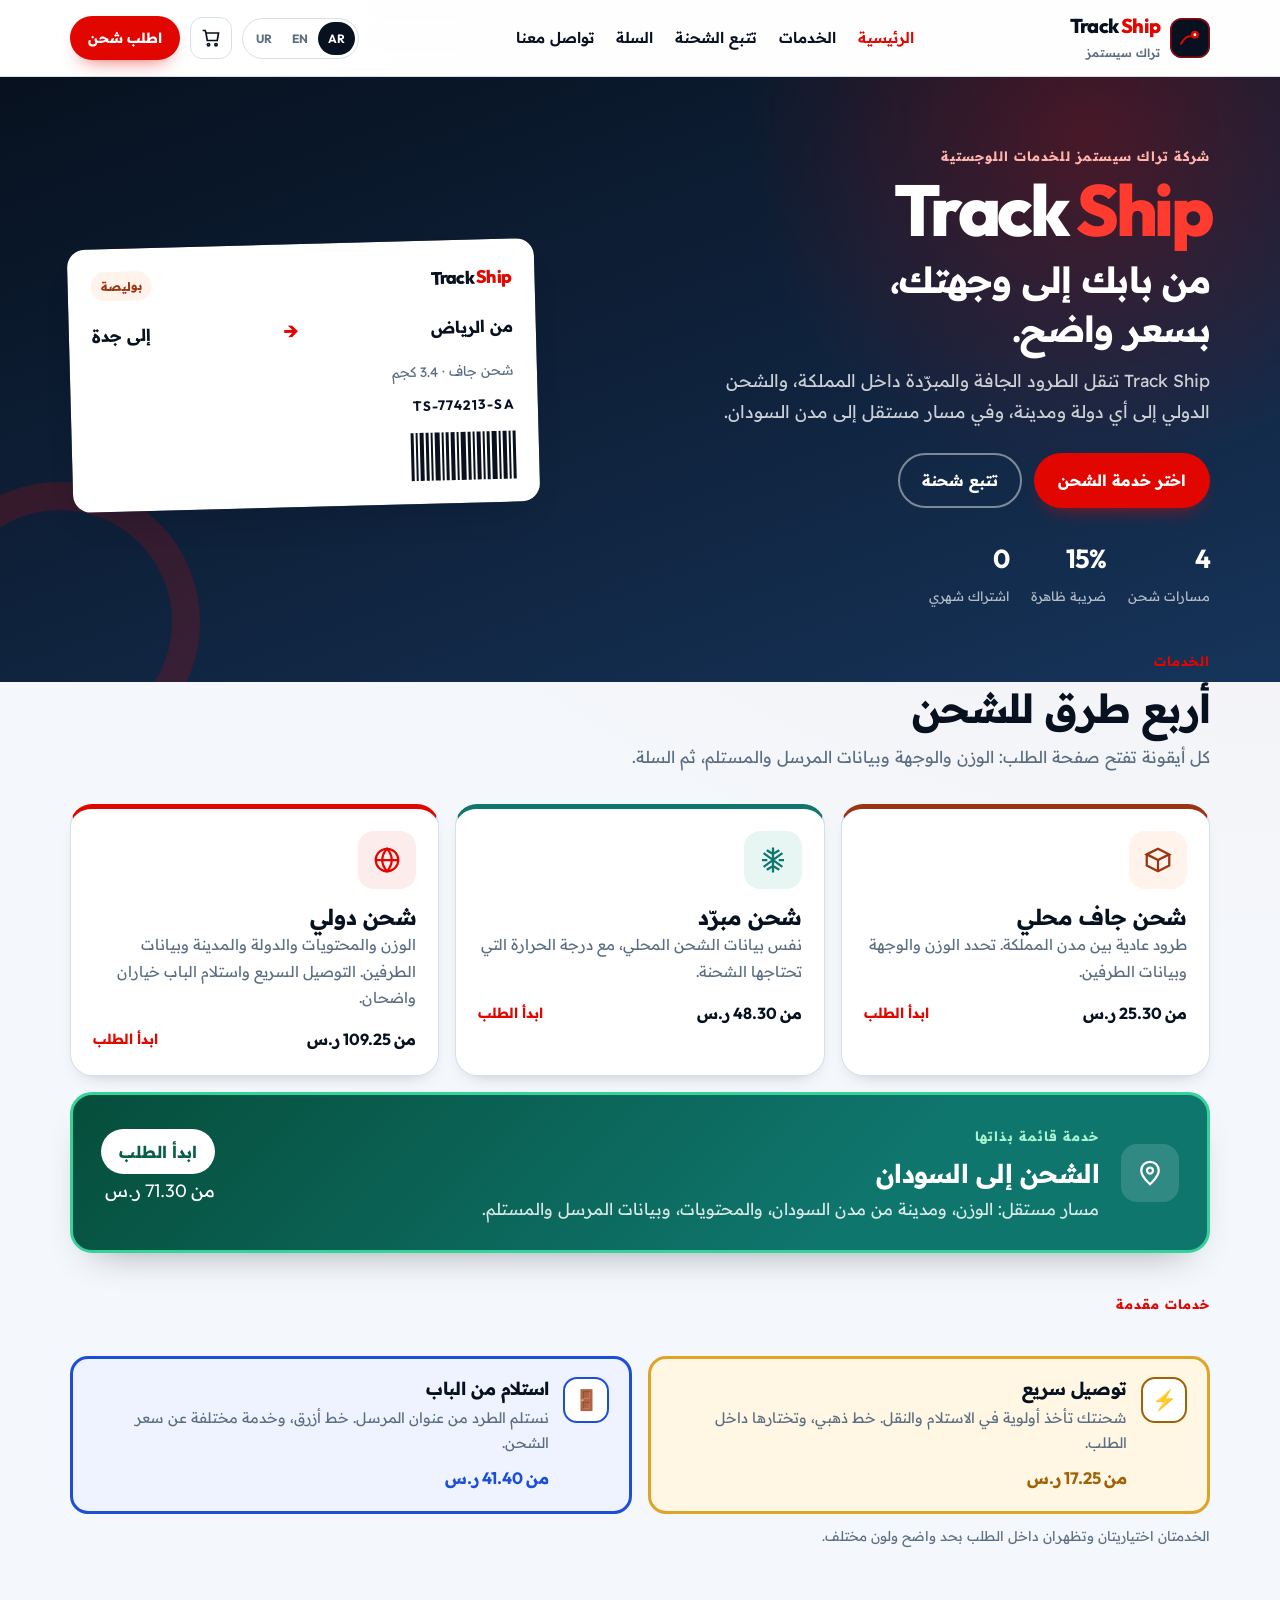
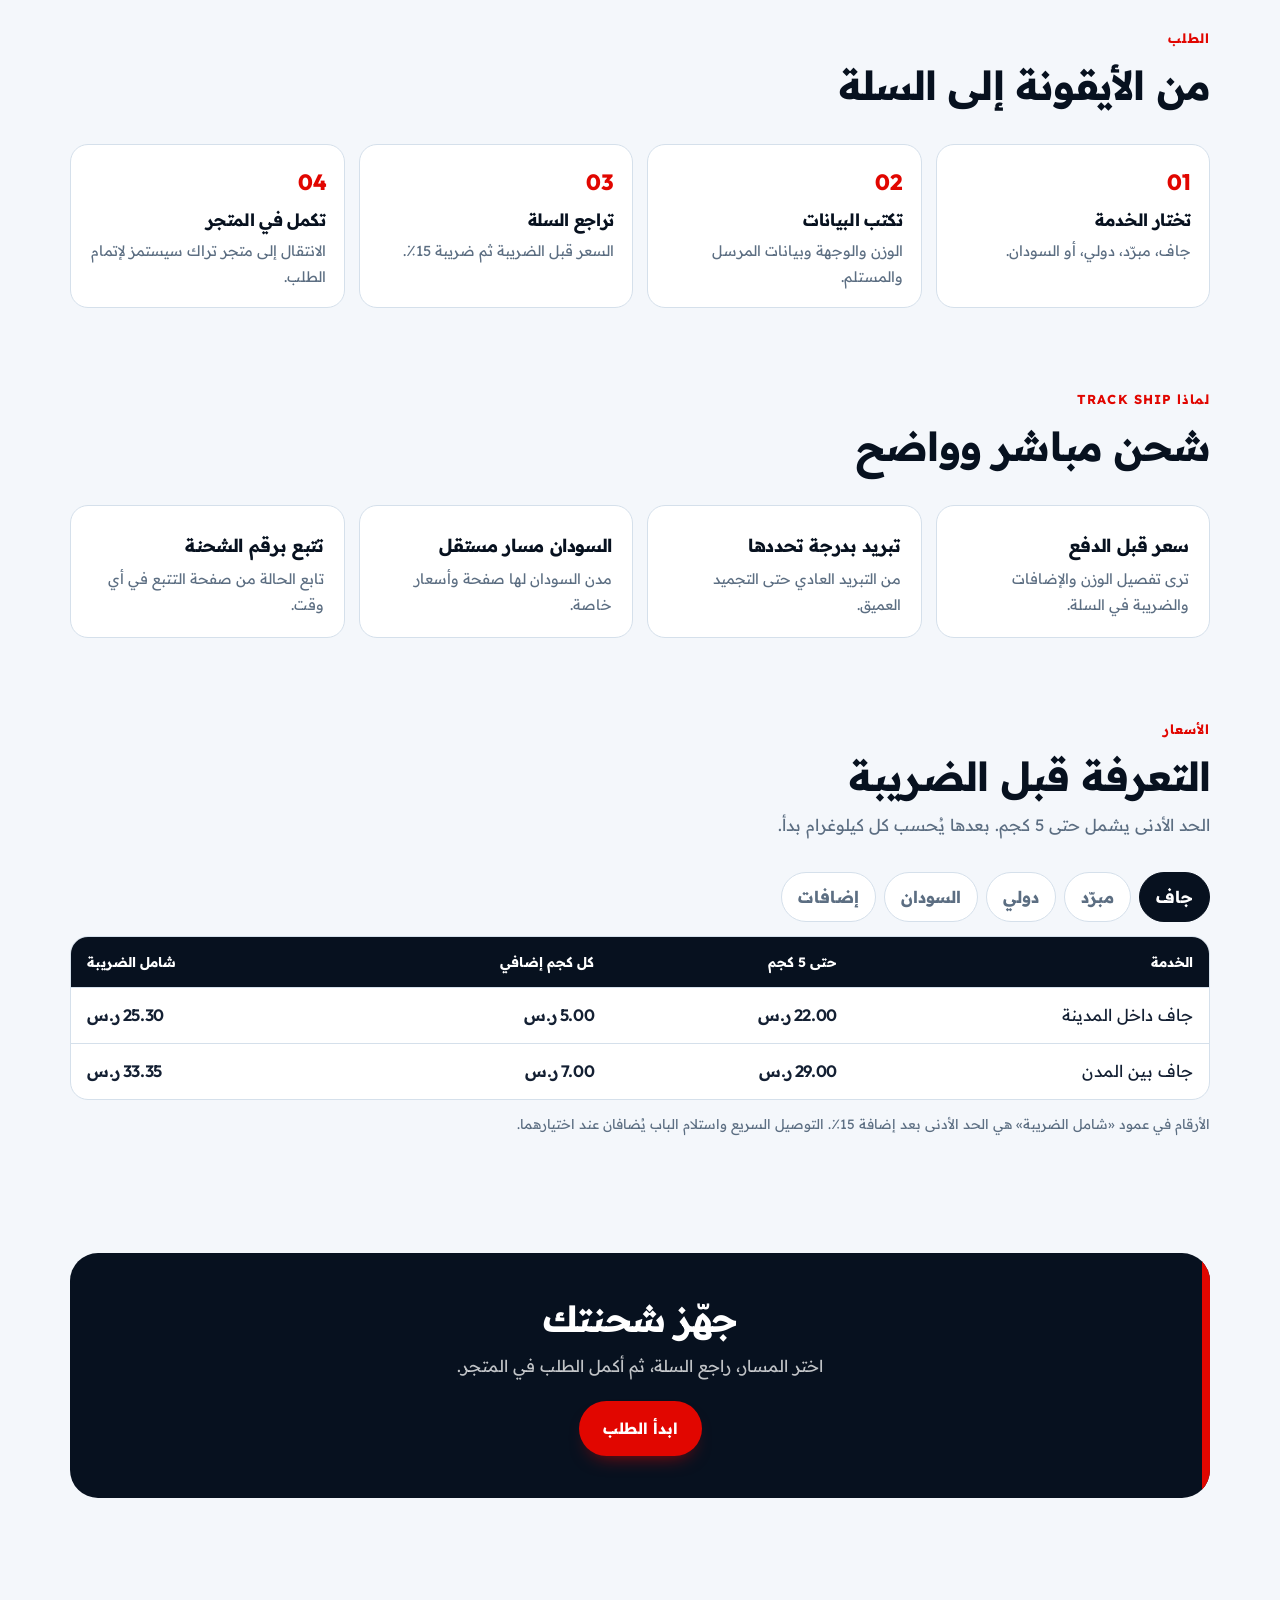
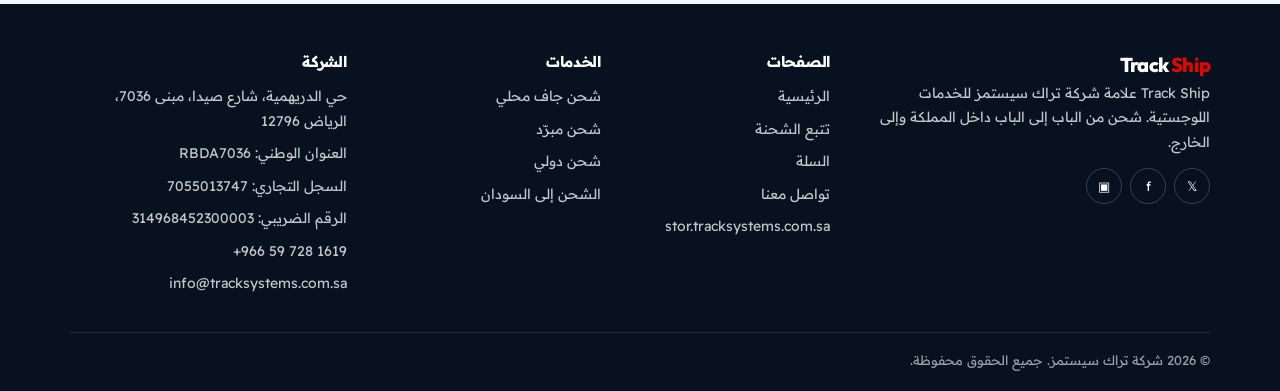
==== index.html @ 5ab50831 "Add files via upload" ====
<!DOCTYPE html>
<html lang="ar" dir="rtl">
<head>
<meta charset="UTF-8">
<meta name="viewport" content="width=device-width, initial-scale=1.0">
<meta name="theme-color" content="#07111F">
<title>Track Ship | تراك سيستمز للشحن</title>
<meta name="description" content="Track Ship من شركة تراك سيستمز: شحن جاف ومبرّد داخل السعودية، شحن دولي، ومسار مستقل إلى السودان.">
<link rel="stylesheet" href="styles.css">
</head>
<body>
<header class="site-header">
  <div class="wrap nav">
    <a href="index.html" class="brand" aria-label="Track Ship">
      <span class="brand-mark" aria-hidden="true"><svg viewBox="0 0 32 32" fill="none"><path d="M5 23c4-7 8-10 12-9" stroke="#E10600" stroke-width="2.4" stroke-linecap="round"/><circle cx="22" cy="12" r="5" fill="#E10600"/><circle cx="22" cy="12" r="1.8" fill="#fff"/></svg></span>
      <span class="brand-text"><span class="brand-en">Track <i>Ship</i></span><span class="brand-sub" data-i18n="brand_sub">تراك سيستمز</span></span>
    </a>
    <nav class="nav-links" id="navLinks">
      <a href="index.html" aria-current="page" data-i18n="nav_home">الرئيسية</a>
      <a href="index.html#services" data-i18n="nav_services">الخدمات</a>
      <a href="tracking.html" data-i18n="nav_track">تتبع الشحنة</a>
      <a href="cart.html" data-i18n="nav_cart">السلة</a>
      <a href="contact.html" data-i18n="nav_contact">تواصل معنا</a>
    </nav>
    <div class="nav-right">
      <div class="lang-switch" role="group" aria-label="Language">
        <button type="button" data-lang="ar">AR</button>
        <button type="button" data-lang="en">EN</button>
        <button type="button" data-lang="ur">UR</button>
      </div>
      <a class="icon-cart" href="cart.html" aria-label="Cart">
        <svg width="20" height="20" viewBox="0 0 24 24" fill="none" stroke="currentColor" stroke-width="2"><path d="M6 6h15l-1.5 9h-12z"/><path d="M6 6L5 3H2"/><circle cx="9" cy="20" r="1.4"/><circle cx="18" cy="20" r="1.4"/></svg>
        <span class="cart-count" data-cart-count hidden>0</span>
      </a>
      <a href="calculator.html" class="btn btn-primary btn-sm" data-i18n="nav_order">اطلب شحن</a>
      <button class="burger" type="button" aria-label="Menu" aria-expanded="false"><span></span><span></span><span></span></button>
    </div>
  </div>
</header>

<main>
  <section class="hero">
    <div class="wrap hero-grid">
      <div>
        <span class="kicker" style="color:#ffb4ae" data-i18n="hero_eyebrow">شركة تراك سيستمز للخدمات اللوجستية</span>
        <p class="wordmark">Track <i>Ship</i></p>
        <h1 data-i18n="hero_h1">من بابك إلى وجهتك، بسعر واضح.</h1>
        <p class="lede" data-i18n="hero_lede">Track Ship تنقل الطرود الجافة والمبرّدة داخل المملكة، والشحن الدولي إلى أي دولة ومدينة، وفي مسار مستقل إلى مدن السودان.</p>
        <div class="hero-actions">
          <a class="btn btn-primary" href="#services" data-i18n="hero_cta1">اختر خدمة الشحن</a>
          <a class="btn btn-ghost" href="tracking.html" data-i18n="hero_cta2">تتبع شحنة</a>
        </div>
        <div class="hero-stats">
          <div><b data-i18n="hero_stat1_n">4</b><span data-i18n="hero_stat1_l">مسارات شحن</span></div>
          <div><b data-i18n="hero_stat2_n">15%</b><span data-i18n="hero_stat2_l">ضريبة ظاهرة</span></div>
          <div><b data-i18n="hero_stat3_n">0</b><span data-i18n="hero_stat3_l">اشتراك شهري</span></div>
        </div>
      </div>
      <div class="waybill">
        <div class="waybill-top">
          <strong class="brand-en" style="font-size:18px">Track <i>Ship</i></strong>
          <span class="pill" data-i18n="waybill_tag">بوليصة</span>
        </div>
        <div class="waybill-route"><span data-i18n="waybill_from">من الرياض</span><em>→</em><span data-i18n="waybill_to">إلى جدة</span></div>
        <div class="waybill-meta" data-i18n="waybill_meta">شحن جاف · 3.4 كجم</div>
        <div class="waybill-no" data-i18n="waybill_no">TS-774213-SA</div>
        <div class="barcode" id="heroBarcode"></div>
      </div>
    </div>
  </section>

  <section class="wrap services" id="services">
    <div class="sec-head">
      <span class="kicker" data-i18n="services_kicker">الخدمات</span>
      <h2 data-i18n="services_h2">أربع طرق للشحن</h2>
      <p data-i18n="services_p">كل أيقونة تفتح صفحة الطلب: الوزن والوجهة وبيانات المرسل والمستلم، ثم السلة.</p>
    </div>
    <div class="svc-grid">
      <a class="svc svc-dry" href="calculator.html?service=dry">
        <span class="svc-icon" aria-hidden="true"><svg viewBox="0 0 24 24" fill="none" stroke="currentColor" stroke-width="1.8"><path d="M3 7.5 12 3l9 4.5-9 4.5L3 7.5Z"/><path d="M3 7.5V16.5L12 21l9-4.5V7.5"/><path d="M12 12v9"/></svg></span>
        <div>
          <h3 data-i18n="svc1_h">شحن جاف محلي</h3>
          <p data-i18n="svc1_p">طرود عادية بين مدن المملكة. تحدد الوزن والوجهة وبيانات الطرفين.</p>
        </div>
        <div class="svc-foot"><b data-from="dry">من 25.30 ر.س</b><span data-i18n="svc_go">ابدأ الطلب</span></div>
      </a>
      <a class="svc svc-cold" href="calculator.html?service=cold">
        <span class="svc-icon" aria-hidden="true"><svg viewBox="0 0 24 24" fill="none" stroke="currentColor" stroke-width="1.8"><path d="M12 2v20M4.5 6.5l15 11M19.5 6.5l-15 11"/><path d="M7 4.2 12 7.2 17 4.2M7 19.8 12 16.8 17 19.8M3.2 12h4.2M16.6 12h4.2"/></svg></span>
        <div>
          <h3 data-i18n="svc2_h">شحن مبرّد</h3>
          <p data-i18n="svc2_p">نفس بيانات الشحن المحلي، مع درجة الحرارة التي تحتاجها الشحنة.</p>
        </div>
        <div class="svc-foot"><b data-from="cold">من 48.30 ر.س</b><span data-i18n="svc_go">ابدأ الطلب</span></div>
      </a>
      <a class="svc svc-intl" href="calculator.html?service=intl">
        <span class="svc-icon" aria-hidden="true"><svg viewBox="0 0 24 24" fill="none" stroke="currentColor" stroke-width="1.8"><circle cx="12" cy="12" r="9"/><path d="M3 12h18M12 3c2.5 2.8 3.8 6 3.8 9s-1.3 6.2-3.8 9c-2.5-2.8-3.8-6-3.8-9s1.3-6.2 3.8-9Z"/></svg></span>
        <div>
          <h3 data-i18n="svc3_h">شحن دولي</h3>
          <p data-i18n="svc3_p">الوزن والمحتويات والدولة والمدينة وبيانات الطرفين. التوصيل السريع واستلام الباب خياران واضحان.</p>
        </div>
        <div class="svc-foot"><b data-from="intl">من 109.25 ر.س</b><span data-i18n="svc_go">ابدأ الطلب</span></div>
      </a>
    </div>

    <a class="sudan-banner" href="calculator.html?service=sudan">
      <span class="svc-icon" aria-hidden="true"><svg viewBox="0 0 24 24" fill="none" stroke="currentColor" stroke-width="1.8"><path d="M12 21s7-6.2 7-11a7 7 0 1 0-14 0c0 4.8 7 11 7 11Z"/><circle cx="12" cy="10" r="2.4"/></svg></span>
      <div>
        <span class="kicker" style="color:#A7F3D0" data-i18n="svc4_note">خدمة قائمة بذاتها</span>
        <h3 data-i18n="svc4_h">الشحن إلى السودان</h3>
        <p data-i18n="svc4_p">مسار مستقل: الوزن، ومدينة من مدن السودان، والمحتويات، وبيانات المرسل والمستلم.</p>
      </div>
      <div>
        <span class="sudan-go" data-i18n="svc_go">ابدأ الطلب</span>
        <span class="sudan-price" data-from="sudan">من 71.30 ر.س</span>
      </div>
    </a>

    <div class="sec-head" style="margin-top:36px">
      <span class="kicker" data-i18n="addon_kicker">خدمات مقدمة</span>
    </div>
    <div class="addon-showcase">
      <a class="addon-tile express" href="calculator.html?service=intl&express=1">
        <span class="mark" aria-hidden="true">⚡</span>
        <span>
          <h3 data-i18n="addon_express_h">توصيل سريع</h3>
          <p data-i18n="addon_express_p">شحنتك تأخذ أولوية في الاستلام والنقل. خط ذهبي، وتختارها داخل الطلب.</p>
          <b data-from="express">من 17.25 ر.س</b>
        </span>
      </a>
      <a class="addon-tile pickup" href="calculator.html?service=intl&pickup=1">
        <span class="mark" aria-hidden="true">🚪</span>
        <span>
          <h3 data-i18n="addon_pickup_h">استلام من الباب</h3>
          <p data-i18n="addon_pickup_p">نستلم الطرد من عنوان المرسل. خط أزرق، وخدمة مختلفة عن سعر الشحن.</p>
          <b data-from="pickup">من 41.40 ر.س</b>
        </span>
      </a>
    </div>
    <p class="addon-note" data-i18n="addon_note">الخدمتان اختياريتان وتظهران داخل الطلب بحد واضح ولون مختلف.</p>
  </section>

  <section class="section">
    <div class="wrap">
      <div class="sec-head">
        <span class="kicker" data-i18n="how_kicker">الطلب</span>
        <h2 data-i18n="how_h2">من الأيقونة إلى السلة</h2>
      </div>
      <div class="steps">
        <article class="step"><i>01</i><h3 data-i18n="how1_h">تختار الخدمة</h3><p data-i18n="how1_p">جاف، مبرّد، دولي، أو السودان.</p></article>
        <article class="step"><i>02</i><h3 data-i18n="how2_h">تكتب البيانات</h3><p data-i18n="how2_p">الوزن والوجهة وبيانات المرسل والمستلم.</p></article>
        <article class="step"><i>03</i><h3 data-i18n="how3_h">تراجع السلة</h3><p data-i18n="how3_p">السعر قبل الضريبة ثم ضريبة 15٪.</p></article>
        <article class="step"><i>04</i><h3 data-i18n="how4_h">تكمل في المتجر</h3><p data-i18n="how4_p">الانتقال إلى متجر تراك سيستمز لإتمام الطلب.</p></article>
      </div>
    </div>
  </section>

  <section class="section" style="padding-top:0">
    <div class="wrap">
      <div class="sec-head">
        <span class="kicker" data-i18n="why_kicker">لماذا Track Ship</span>
        <h2 data-i18n="why_h2">شحن مباشر وواضح</h2>
      </div>
      <div class="why-grid">
        <article class="why"><h3 data-i18n="why1_h">سعر قبل الدفع</h3><p data-i18n="why1_p">ترى تفصيل الوزن والإضافات والضريبة في السلة.</p></article>
        <article class="why"><h3 data-i18n="why2_h">تبريد بدرجة تحددها</h3><p data-i18n="why2_p">من التبريد العادي حتى التجميد العميق.</p></article>
        <article class="why"><h3 data-i18n="why3_h">السودان مسار مستقل</h3><p data-i18n="why3_p">مدن السودان لها صفحة وأسعار خاصة.</p></article>
        <article class="why"><h3 data-i18n="why4_h">تتبع برقم الشحنة</h3><p data-i18n="why4_p">تابع الحالة من صفحة التتبع في أي وقت.</p></article>
      </div>
    </div>
  </section>

  <section class="section" style="padding-top:0">
    <div class="wrap">
      <div class="sec-head">
        <span class="kicker" data-i18n="price_kicker">الأسعار</span>
        <h2 data-i18n="price_h2">التعرفة قبل الضريبة</h2>
        <p data-i18n="price_p">الحد الأدنى يشمل حتى 5 كجم. بعدها يُحسب كل كيلوغرام بدأ.</p>
      </div>
      <div class="tabs" id="rateTabs">
        <button type="button" class="tab-btn active" data-rate-tab="local" data-i18n="tab_local">جاف</button>
        <button type="button" class="tab-btn" data-rate-tab="cold" data-i18n="tab_cold">مبرّد</button>
        <button type="button" class="tab-btn" data-rate-tab="intl" data-i18n="tab_intl">دولي</button>
        <button type="button" class="tab-btn" data-rate-tab="sudan" data-i18n="tab_sudan">السودان</button>
        <button type="button" class="tab-btn" data-rate-tab="extra" data-i18n="tab_extra">إضافات</button>
      </div>
      <div id="rateMount"></div>
      <p class="price-note" data-i18n="price_note">الأرقام في عمود «شامل الضريبة» هي الحد الأدنى بعد إضافة 15٪. التوصيل السريع واستلام الباب يُضافان عند اختيارهما.</p>
    </div>
  </section>

  <section class="wrap section-tight">
    <div class="cta-band">
      <h2 data-i18n="cta_h2">جهّز شحنتك</h2>
      <p data-i18n="cta_p">اختر المسار، راجع السلة، ثم أكمل الطلب في المتجر.</p>
      <a class="btn btn-primary" href="calculator.html" data-i18n="cta_btn">ابدأ الطلب</a>
    </div>
  </section>
</main>

<footer>
  <div class="wrap footer-grid">
    <div class="footer-brand">
      <span class="brand-en">Track <i>Ship</i></span>
      <p data-i18n="foot_about">Track Ship علامة شركة تراك سيستمز للخدمات اللوجستية. شحن من الباب إلى الباب داخل المملكة وإلى الخارج.</p>
      <div class="social-row">
        <a href="https://x.com/tracksystems56" aria-label="X">𝕏</a>
        <a href="https://www.facebook.com/profile.php?id=61594882976986" aria-label="Facebook">f</a>
        <a href="https://stor.tracksystems.com.sa/" aria-label="Store">▣</a>
      </div>
    </div>
    <div>
      <h3 data-i18n="foot_links">الصفحات</h3>
      <ul>
        <li><a href="index.html" data-i18n="nav_home">الرئيسية</a></li>
        <li><a href="tracking.html" data-i18n="nav_track">تتبع الشحنة</a></li>
        <li><a href="cart.html" data-i18n="nav_cart">السلة</a></li>
        <li><a href="contact.html" data-i18n="nav_contact">تواصل معنا</a></li>
        <li><a href="https://stor.tracksystems.com.sa/">stor.tracksystems.com.sa</a></li>
      </ul>
    </div>
    <div>
      <h3 data-i18n="foot_services">الخدمات</h3>
      <ul>
        <li><a href="calculator.html?service=dry" data-i18n="svc1_h">شحن جاف محلي</a></li>
        <li><a href="calculator.html?service=cold" data-i18n="svc2_h">شحن مبرّد</a></li>
        <li><a href="calculator.html?service=intl" data-i18n="svc3_h">شحن دولي</a></li>
        <li><a href="calculator.html?service=sudan" data-i18n="svc4_h">الشحن إلى السودان</a></li>
      </ul>
    </div>
    <div>
      <h3 data-i18n="foot_company">الشركة</h3>
      <ul>
        <li data-i18n="foot_addr">حي الدريهمية، شارع صيدا، مبنى 7036، الرياض 12796</li>
        <li><span data-i18n="foot_short">العنوان الوطني</span>: RBDA7036</li>
        <li><span data-i18n="foot_cr">السجل التجاري</span>: 7055013747</li>
        <li><span data-i18n="foot_vat">الرقم الضريبي</span>: 314968452300003</li>
        <li><a dir="ltr" href="tel:+966597281619">+966 59 728 1619</a></li>
        <li><a href="mailto:info@tracksystems.com.sa">info@tracksystems.com.sa</a></li>
      </ul>
    </div>
  </div>
  <div class="wrap footer-bottom"><span data-i18n="foot_rights">© 2026 شركة تراك سيستمز. جميع الحقوق محفوظة.</span></div>
</footer>
<script src="i18n.js"></script>
<script src="calculator.js"></script>
<script>
  const bars = document.getElementById("heroBarcode");
  [2,1,3,1,4,2,1,3,1,2,4,1,3,2,1,4,1,2,3,1,2].forEach((w) => {
    const bar = document.createElement("i");
    bar.style.width = (w + 1) + "px";
    bars.appendChild(bar);
  });
</script>
</body>
</html>
---- styles.css ----
@import url('https://fonts.googleapis.com/css2?family=Outfit:wght@500;600;700;800&family=Readex+Pro:wght@400;500;600;700&family=Noto+Nastaliq+Urdu:wght@500;600;700&display=swap');

/* Track Ship — شركة تراك سيستمز */
:root{
  --navy:#07111F;
  --navy-2:#10243F;
  --navy-3:#1B3658;
  --ink:#142033;
  --red:#E10600;
  --red-2:#B10500;
  --paper:#F4F7FB;
  --paper-2:#E6EEF6;
  --card:#FFFFFF;
  --muted:#5C6E82;
  --line:#D5E0EB;
  --gold:#A16207;
  --gold-bg:#FFF6E4;
  --gold-line:#E0A325;
  --pick:#1D4ED8;
  --pick-bg:#EEF3FF;
  --ice:#0F766E;
  --ice-bg:#E7F6F3;
  --sand:#9A3412;
  --sand-bg:#FFF3EB;
  --sudan:#065F46;
  --sudan-bg:#E5F6EF;
  --ok:#047857;
  --shadow:0 18px 40px -24px rgba(7,17,31,.45);
  --shadow-sm:0 8px 20px -14px rgba(7,17,31,.4);
  --radius:22px;
  --maxw:1140px;
  --font:"Readex Pro", sans-serif;
  --display:"Outfit", "Readex Pro", sans-serif;
}

*,*::before,*::after{ box-sizing:border-box; }
html{ scroll-behavior:smooth; }
body{
  margin:0;
  background:
    radial-gradient(circle at 100% -10%, rgba(225,6,0,.06), transparent 32%),
    var(--paper);
  color:var(--ink);
  font-family:var(--font);
  font-size:16.5px;
  line-height:1.75;
  -webkit-font-smoothing:antialiased;
}
html[lang="ur"] body{ font-family:"Noto Nastaliq Urdu","Readex Pro",serif; line-height:2; }
img,svg{ display:block; max-width:100%; }
a{ color:inherit; text-decoration:none; }
button,input,select,textarea{ font:inherit; color:inherit; }
button{ cursor:pointer; }
ul{ margin:0; padding:0; list-style:none; }
h1,h2,h3,h4{ margin:0; font-weight:700; letter-spacing:-.02em; line-height:1.35; }
p{ margin:0; }
[hidden]{ display:none !important; }
::selection{ background:#F8C9C6; }
:focus-visible{ outline:3px solid var(--red); outline-offset:2px; }
@media (prefers-reduced-motion:reduce){
  *,*::before,*::after{ animation:none !important; transition:none !important; scroll-behavior:auto !important; }
}

.wrap{ width:min(var(--maxw), calc(100% - 40px)); margin-inline:auto; }
.section{ padding-block:76px; }
.section-tight{ padding-block:42px; }
.kicker{
  display:inline-block;
  color:var(--red);
  font-weight:700;
  font-size:13px;
  letter-spacing:.08em;
  text-transform:uppercase;
  margin-bottom:8px;
}
.sec-head{ max-width:680px; margin-bottom:32px; }
.sec-head.center{ margin-inline:auto; text-align:center; }
.sec-head h2{ font-size:clamp(28px, 3.4vw, 40px); color:var(--navy); margin-bottom:8px; }
.sec-head p{ color:var(--muted); }

.btn{
  display:inline-flex; align-items:center; justify-content:center; gap:8px;
  min-height:48px; padding:12px 22px; border-radius:999px;
  border:2px solid transparent; font-weight:700; font-size:15.5px;
  transition:transform .16s ease, background .16s ease, box-shadow .16s ease;
}
.btn:hover{ transform:translateY(-2px); }
.btn-primary{ background:var(--red); color:#fff; box-shadow:0 10px 20px -12px rgba(225,6,0,.8); }
.btn-primary:hover{ background:var(--red-2); }
.btn-navy{ background:var(--navy); color:#fff; }
.btn-navy:hover{ background:var(--navy-2); }
.btn-ghost{ background:transparent; color:#fff; border-color:rgba(255,255,255,.45); }
.btn-ghost:hover{ background:#fff; color:var(--navy); }
.btn-line{ background:#fff; color:var(--navy); border-color:var(--line); }
.btn-sm{ min-height:42px; padding:8px 16px; font-size:14px; }
.btn-block{ width:100%; }
.btn:disabled{ opacity:.55; cursor:not-allowed; transform:none; }

/* Header */
.site-header{
  position:sticky; top:0; z-index:40;
  background:rgba(255,255,255,.92);
  backdrop-filter:blur(14px);
  border-bottom:1px solid var(--line);
}
.nav{ display:flex; align-items:center; justify-content:space-between; gap:16px; min-height:76px; }
.brand{ display:flex; align-items:center; gap:10px; }
.brand-mark{
  width:40px; height:40px; border-radius:12px; background:var(--navy);
  display:grid; place-items:center; flex:none;
  box-shadow:inset 0 0 0 1.5px rgba(225,6,0,.65);
}
.brand-mark svg{ width:26px; height:26px; }
.brand-en{ font-family:var(--display); font-weight:800; font-size:20px; letter-spacing:-.04em; color:var(--navy); line-height:1; }
.brand-en i{ font-style:normal; color:var(--red); }
.brand-sub{ display:block; font-size:11.5px; color:var(--muted); font-weight:600; margin-top:2px; }
.nav-links{ display:flex; align-items:center; gap:22px; }
.nav-links a{ font-weight:600; font-size:15px; color:var(--navy); position:relative; }
.nav-links a[aria-current="page"]{ color:var(--red); }
.nav-cart{ display:inline-flex; align-items:center; gap:6px; }
.nav-right{ display:flex; align-items:center; gap:10px; }
.lang-switch{ display:flex; padding:3px; border:1px solid var(--line); border-radius:999px; background:#fff; }
.lang-switch button{
  border:0; background:transparent; border-radius:999px;
  padding:6px 10px; font-family:var(--display); font-size:12px; font-weight:700; color:var(--muted);
}
.lang-switch button.active{ background:var(--navy); color:#fff; }
.cart-count{
  min-width:18px; height:18px; padding:0 5px; border-radius:99px;
  background:var(--red); color:#fff; font-family:var(--display);
  font-size:11px; font-weight:700; display:inline-grid; place-items:center;
}
.icon-cart{
  position:relative; width:42px; height:42px; border:1px solid var(--line); border-radius:12px;
  display:grid; place-items:center; background:#fff; color:var(--navy);
}
.icon-cart .cart-count{ position:absolute; top:-6px; inset-inline-end:-6px; }
.burger{ display:none; width:42px; height:42px; border:1px solid var(--line); border-radius:12px; background:#fff; }
.burger span{ display:block; width:18px; height:2px; background:var(--navy); margin:4px auto; border-radius:2px; }

/* Hero */
.hero{
  background:
    radial-gradient(circle at 85% 10%, rgba(225,6,0,.28), transparent 28%),
    linear-gradient(160deg, #07111F 0%, #10243F 58%, #16345A 100%);
  color:#fff;
  padding:64px 0 72px;
  position:relative;
  overflow:hidden;
}
.hero::after{
  content:"";
  position:absolute; inset-inline-end:-80px; bottom:-80px;
  width:280px; height:280px; border:28px solid rgba(225,6,0,.18); border-radius:50%;
}
.hero-grid{ position:relative; z-index:1; display:grid; grid-template-columns:1.15fr .85fr; gap:42px; align-items:center; }
.wordmark{
  font-family:var(--display); font-weight:800; letter-spacing:-.05em;
  font-size:clamp(46px, 6vw, 72px); line-height:.95; margin-bottom:12px;
}
.wordmark i{ font-style:normal; color:#FF3B30; }
.hero h1{ font-size:clamp(26px, 3vw, 36px); max-width:16ch; margin-bottom:12px; }
.lede{ color:rgba(255,255,255,.78); font-size:17.5px; max-width:46ch; }
.hero-actions{ display:flex; flex-wrap:wrap; gap:12px; margin-top:26px; }
.hero-stats{ display:flex; gap:22px; margin-top:28px; flex-wrap:wrap; }
.hero-stats b{ display:block; font-family:var(--display); font-size:26px; letter-spacing:-.04em; }
.hero-stats span{ color:rgba(255,255,255,.68); font-size:13px; }

.waybill{
  background:#fff; color:var(--ink); border-radius:18px; padding:22px;
  box-shadow:var(--shadow); transform:rotate(-1.5deg);
  border:1px solid rgba(255,255,255,.4);
}
.waybill-top{ display:flex; justify-content:space-between; align-items:center; margin-bottom:16px; }
.pill{ font-size:12px; font-weight:700; background:var(--sand-bg); color:var(--sand); border-radius:999px; padding:4px 10px; }
.waybill-route{ display:flex; align-items:center; justify-content:space-between; gap:10px; font-weight:700; color:var(--navy); }
.waybill-route em{ font-style:normal; color:var(--red); font-family:var(--display); font-size:22px; }
.waybill-meta,.waybill-no{ margin-top:12px; color:var(--muted); font-size:13.5px; }
.waybill-no{ font-family:var(--display); letter-spacing:.08em; color:var(--navy); font-weight:700; }
.barcode{ display:flex; align-items:stretch; gap:2px; height:48px; margin-top:14px; }
.barcode i{ display:block; background:var(--navy); }

/* Services */
.services{ margin-top:-36px; position:relative; z-index:2; }
.svc-grid{ display:grid; grid-template-columns:repeat(3, 1fr); gap:16px; }
.svc{
  background:#fff; border:1px solid var(--line); border-radius:var(--radius);
  padding:22px; min-height:250px; display:flex; flex-direction:column; gap:14px;
  box-shadow:var(--shadow-sm); border-top:5px solid var(--sand);
  transition:transform .18s ease, box-shadow .18s ease;
}
.svc:hover{ transform:translateY(-4px); box-shadow:var(--shadow); }
.svc-cold{ border-top-color:var(--ice); }
.svc-intl{ border-top-color:var(--red); }
.svc-icon{
  width:58px; height:58px; border-radius:16px; display:grid; place-items:center;
  background:var(--sand-bg); color:var(--sand);
}
.svc-cold .svc-icon{ background:var(--ice-bg); color:var(--ice); }
.svc-intl .svc-icon{ background:#FDECEC; color:var(--red); }
.svc-icon svg{ width:30px; height:30px; }
.svc h3{ font-size:22px; color:var(--navy); }
.svc p{ color:var(--muted); font-size:15px; flex:1; }
.svc-foot{ display:flex; justify-content:space-between; align-items:center; gap:8px; font-weight:700; }
.svc-foot b{ font-family:var(--display); color:var(--navy); font-size:16px; }
.svc-foot span{ color:var(--red); font-size:14px; }

.sudan-banner{
  margin-top:16px;
  display:grid; grid-template-columns:auto 1fr auto; gap:22px; align-items:center;
  background:linear-gradient(135deg, #064E3B, #0F766E 70%);
  color:#fff; border-radius:var(--radius); padding:26px 28px;
  box-shadow:var(--shadow);
  border:3px solid #34D399;
}
.sudan-banner .svc-icon{ background:rgba(255,255,255,.14); color:#fff; }
.sudan-banner h3{ font-size:26px; }
.sudan-banner p{ color:rgba(255,255,255,.84); margin-top:4px; }
.sudan-go{
  background:#fff; color:var(--sudan); border-radius:999px; padding:12px 18px;
  font-weight:800; white-space:nowrap;
}
.sudan-price{ display:block; margin-top:8px; font-family:var(--display); font-size:18px; }

.addon-showcase{ display:grid; grid-template-columns:1fr 1fr; gap:16px; margin-top:16px; }
.addon-tile{
  border-radius:18px; padding:18px 20px; background:#fff;
  display:flex; gap:14px; align-items:flex-start;
  border:3px solid var(--gold-line); background:var(--gold-bg);
}
.addon-tile.pickup{ border-color:var(--pick); background:var(--pick-bg); }
.addon-tile h3{ font-size:18px; margin-bottom:4px; }
.addon-tile p{ color:var(--muted); font-size:14.5px; }
.addon-tile b{ display:block; margin-top:8px; font-family:var(--display); }
.addon-tile .mark{
  width:46px; height:46px; border-radius:14px; display:grid; place-items:center; flex:none;
  background:#fff; border:2px solid currentColor; font-size:20px;
}
.addon-tile.express{ color:var(--gold); }
.addon-tile.pickup{ color:var(--pick); }
.addon-tile.express h3,.addon-tile.pickup h3{ color:var(--navy); }
.addon-note{ margin-top:10px; color:var(--muted); font-size:13.5px; }

/* Steps, why, rates */
.steps{ display:grid; grid-template-columns:repeat(4, 1fr); gap:14px; }
.step{
  background:#fff; border:1px solid var(--line); border-radius:18px; padding:18px;
}
.step i{
  font-style:normal; font-family:var(--display); font-weight:800; color:var(--red);
  display:block; font-size:22px; margin-bottom:8px;
}
.step h3{ font-size:17px; margin-bottom:6px; color:var(--navy); }
.step p{ color:var(--muted); font-size:14.5px; }
.why-grid{ display:grid; grid-template-columns:repeat(4, 1fr); gap:14px; }
.why{
  background:#fff; border:1px solid var(--line); border-radius:18px; padding:20px;
}
.why h3{ color:var(--navy); font-size:18px; margin:8px 0; }
.why p{ color:var(--muted); font-size:14.5px; }

.tabs{ display:flex; gap:8px; flex-wrap:wrap; margin-bottom:14px; }
.tab-btn{
  border:1px solid var(--line); background:#fff; border-radius:999px;
  padding:10px 16px; font-weight:700; color:var(--muted);
}
.tab-btn.active{ background:var(--navy); color:#fff; border-color:var(--navy); }
.table-wrap{ overflow-x:auto; border:1px solid var(--line); border-radius:18px; background:#fff; }
table{ width:100%; border-collapse:collapse; min-width:640px; }
th,td{ padding:13px 16px; text-align:start; border-bottom:1px solid var(--line); }
th{ background:var(--navy); color:#fff; font-size:13.5px; }
td:last-child, th:last-child{ text-align:end; }
tbody tr:last-child td{ border-bottom:0; }
.num{ font-family:var(--display); font-weight:650; letter-spacing:-.02em; }
.price-note{ margin-top:12px; color:var(--muted); font-size:13.5px; }

.cta-band{
  background:var(--navy); color:#fff; border-radius:28px; padding:42px 28px; text-align:center;
  position:relative; overflow:hidden;
}
.cta-band::before{
  content:""; position:absolute; inset-inline-start:0; top:0; bottom:0; width:8px; background:var(--red);
}
.cta-band h2{ font-size:clamp(26px, 3vw, 36px); margin-bottom:8px; }
.cta-band p{ color:rgba(255,255,255,.75); margin-bottom:20px; }

/* Footer */
footer{ background:var(--navy); color:#fff; padding:48px 0 20px; margin-top:64px; }
.footer-grid{ display:grid; grid-template-columns:1.4fr .8fr .9fr 1.1fr; gap:28px; }
footer h3, footer h4{ font-size:15px; margin-bottom:12px; }
footer p, footer li, footer a{ color:rgba(255,255,255,.76); font-size:14px; }
footer li{ margin-bottom:8px; }
footer a:hover{ color:#fff; }
.footer-brand .brand-en{ color:#fff; }
.footer-bottom{
  margin-top:28px; padding-top:16px; border-top:1px solid rgba(255,255,255,.12);
  display:flex; justify-content:space-between; gap:12px; flex-wrap:wrap;
  color:rgba(255,255,255,.6); font-size:13px;
}
.social-row{ display:flex; gap:8px; margin-top:14px; }
.social-row a{
  width:36px; height:36px; border-radius:50%; display:grid; place-items:center;
  border:1px solid rgba(255,255,255,.2); color:#fff; font-size:13px;
}

/* Pages */
.page-hero{ padding:42px 0 10px; }
.page-hero h1{ font-size:clamp(30px, 4vw, 46px); color:var(--navy); }
.page-hero .lede{ color:var(--muted); margin-top:8px; }

.chooser{ display:grid; grid-template-columns:1fr 1fr; gap:14px; }
.chooser a{
  background:#fff; border:1px solid var(--line); border-radius:18px; padding:20px;
  border-inline-start:6px solid var(--sand);
}
.chooser a.cold{ border-inline-start-color:var(--ice); }
.chooser a.intl{ border-inline-start-color:var(--red); }
.chooser a.sudan{ border-inline-start-color:var(--sudan); grid-column:1 / -1; }
.chooser h3{ color:var(--navy); margin-bottom:4px; }
.chooser p{ color:var(--muted); font-size:14.5px; }

.book-layout{ display:grid; grid-template-columns:1.15fr .85fr; gap:22px; align-items:start; }
.panel{ background:#fff; border:1px solid var(--line); border-radius:var(--radius); padding:22px; }
.panel h2{ font-size:18px; color:var(--navy); margin-bottom:14px; }
.service-banner{
  display:flex; justify-content:space-between; gap:12px; align-items:center;
  border-radius:16px; padding:14px 16px; margin-bottom:18px; color:#fff; background:var(--sand);
}
.service-banner.cold{ background:var(--ice); }
.service-banner.intl{ background:var(--red); }
.service-banner.sudan{ background:var(--sudan); }
.service-banner a{ color:#fff; font-weight:700; text-decoration:underline; font-size:14px; }
.field{ margin-bottom:14px; }
.field label,.lbl{ display:block; font-weight:700; font-size:14px; margin-bottom:6px; color:var(--navy); }
.hint{ color:var(--muted); font-size:12.5px; margin-top:5px; }
.input,select.input,textarea.input{
  width:100%; border:1.5px solid var(--line); background:var(--paper);
  border-radius:12px; padding:12px 14px; outline:none;
}
.input:focus{ border-color:var(--navy-3); background:#fff; }
.field.has-error .input{ border-color:var(--red); background:#FFF6F5; }
.field-error{ color:var(--red-2); font-size:12.5px; font-weight:700; margin-top:5px; }
.row2{ display:grid; grid-template-columns:1fr 1fr; gap:12px; }
.row3{ display:grid; grid-template-columns:1fr 1fr 1fr; gap:12px; }
.block-title{
  margin:20px 0 12px; padding-top:8px; border-top:1px dashed var(--line);
  font-size:16px; color:var(--navy);
}

.addon-card{
  display:grid; grid-template-columns:auto 1fr auto; gap:12px; align-items:center;
  border:3px solid var(--gold-line); background:var(--gold-bg);
  border-radius:16px; padding:14px; margin-bottom:12px; cursor:pointer;
}
.addon-card.pickup{ border-color:#3B6EF5; background:var(--pick-bg); }
.addon-card input{ width:22px; height:22px; accent-color:var(--navy); }
.addon-card b{ display:block; color:var(--navy); }
.addon-card small{ color:var(--muted); display:block; font-size:12.5px; }
.addon-card .fee{ font-family:var(--display); font-weight:750; color:var(--navy); white-space:nowrap; }
.addon-card.express{ box-shadow:inset 6px 0 0 var(--gold-line); }
.addon-card.pickup{ box-shadow:inset 6px 0 0 #3B6EF5; }
html[dir="rtl"] .addon-card.express{ box-shadow:inset -6px 0 0 var(--gold-line); }
html[dir="rtl"] .addon-card.pickup{ box-shadow:inset -6px 0 0 #3B6EF5; }
details.extra{ margin-top:8px; }
details.extra summary{ cursor:pointer; font-weight:700; color:var(--navy); margin-bottom:10px; }

.receipt{
  position:sticky; top:96px;
  background:var(--navy); color:#fff; border-radius:22px; padding:22px;
}
.receipt h2{ color:#fff; font-size:18px; }
.receipt .amount{
  font-family:var(--display); font-weight:800; font-size:40px; letter-spacing:-.04em; margin:8px 0 4px; white-space:nowrap;
}
.receipt .muted{ color:rgba(255,255,255,.68); font-size:13.5px; }
.receipt-lines{ margin:14px 0; border-top:1px solid rgba(255,255,255,.14); }
.receipt-lines div{ display:flex; justify-content:space-between; gap:12px; padding:7px 0; font-size:14px; color:rgba(255,255,255,.8); }
.receipt-lines b{ color:#fff; font-weight:650; font-family:var(--display); }
.receipt-lines .grand{ border-top:1px solid rgba(255,255,255,.2); color:#fff; font-weight:800; }

/* Cart */
.cart-layout{ display:grid; grid-template-columns:1.2fr .8fr; gap:22px; align-items:start; }
.cart-item{
  background:#fff; border:1px solid var(--line); border-radius:18px; padding:16px 16px 16px 18px;
  margin-bottom:12px; border-inline-start:6px solid var(--sand);
}
.cart-item.cold{ border-inline-start-color:var(--ice); }
.cart-item.intl{ border-inline-start-color:var(--red); }
.cart-item.sudan{ border-inline-start-color:var(--sudan); }
.cart-item header{ display:flex; justify-content:space-between; gap:10px; align-items:flex-start; }
.cart-item h3{ font-size:18px; color:var(--navy); }
.cart-item .meta{ color:var(--muted); font-size:13.5px; margin-top:6px; }
.ghost-btn{ border:0; background:transparent; color:var(--red); font-weight:700; padding:0; }
.empty{
  background:#fff; border:1px dashed var(--line); border-radius:20px; padding:36px; text-align:center;
}
.totals{ background:#fff; border:1px solid var(--line); border-radius:22px; padding:20px; position:sticky; top:96px; }
.totals .amount{ font-family:var(--display); font-size:36px; font-weight:800; color:var(--navy); letter-spacing:-.03em; white-space:nowrap; line-height:1.1; margin:4px 0 12px; }
.totals .row{ display:flex; justify-content:space-between; gap:12px; margin:8px 0; color:var(--muted); }
.totals .row strong{ color:var(--ink); white-space:nowrap; }

/* Tracking + contact */
.track-form{
  display:flex; gap:8px; background:#fff; border:1px solid var(--line);
  padding:8px; border-radius:999px; max-width:640px; margin-top:18px;
}
.track-form input{ flex:1; border:0; background:transparent; padding:10px 16px; outline:none; font-family:var(--display); }
.route-map{
  display:flex; align-items:center; gap:12px; background:var(--paper); border-radius:14px; padding:16px; margin-bottom:12px;
}
.route-map .line{ flex:1; height:2px; background:linear-gradient(90deg, var(--red), var(--navy)); }
.t-item{ display:grid; grid-template-columns:32px 1fr; gap:12px; position:relative; padding-bottom:18px; }
.t-dot{
  width:32px; height:32px; border-radius:50%; border:3px solid var(--line); background:#fff;
  display:grid; place-items:center; z-index:1;
}
.t-item.done .t-dot{ background:var(--ok); border-color:var(--ok); color:#fff; }
.t-item.current .t-dot{ background:var(--red); border-color:var(--red); color:#fff; }
.t-item::before{
  content:""; position:absolute; inset-inline-start:15px; top:32px; bottom:0; width:2px; background:var(--line);
}
.t-item:last-child::before{ display:none; }
.t-item.done::before{ background:var(--ok); }
.contact-grid{ display:grid; grid-template-columns:1.1fr .9fr; gap:20px; }
.info-row{ display:flex; gap:10px; margin-top:14px; }
.info-row span{ color:var(--muted); display:block; font-size:14px; }
.faq-item{ border-bottom:1px solid var(--line); }
.faq-q{
  width:100%; text-align:start; background:none; border:0; padding:16px 0;
  display:flex; justify-content:space-between; gap:12px; font-weight:700; color:var(--navy);
}
.faq-a{ max-height:0; overflow:hidden; color:var(--muted); }
.faq-item.open .faq-a{ max-height:28rem; }
.faq-a-in{ padding-bottom:14px; }
.toast{
  position:fixed; bottom:18px; inset-inline-end:18px; background:var(--navy); color:#fff;
  padding:14px 16px; border-radius:14px; box-shadow:var(--shadow); z-index:70;
  transform:translateY(140%); transition:transform .25s ease;
}
.toast.show{ transform:translateY(0); }

@media (max-width:980px){
  .hero-grid,.book-layout,.cart-layout,.contact-grid,.footer-grid,.why-grid{ grid-template-columns:1fr; }
  .svc-grid,.steps{ grid-template-columns:1fr; }
  .addon-showcase{ grid-template-columns:1fr; }
  .sudan-banner{ grid-template-columns:1fr; }
  .receipt,.totals{ position:static; }
  .waybill{ transform:none; }
}
@media (max-width:720px){
  .wrap{ width:min(var(--maxw), calc(100% - 28px)); }
  .burger{ display:inline-block; }
  .nav-links{
    display:none; position:absolute; inset-inline:0; top:76px;
    background:#fff; border-bottom:1px solid var(--line); padding:12px 18px 18px;
    flex-direction:column; align-items:flex-start; gap:14px;
  }
  .nav-links.open{ display:flex; }
  .nav-right .btn{ display:none; }
  .row2,.row3{ grid-template-columns:1fr; }
  .hero{ padding-top:36px; }
  .track-form{ flex-direction:column; border-radius:18px; }
}

@media print{
  .site-header,.hero-actions,.btn,.social-row,.burger{ display:none !important; }
  body{ background:#fff; }
  .receipt,.totals,.cart-item,.panel{ break-inside:avoid; }
}
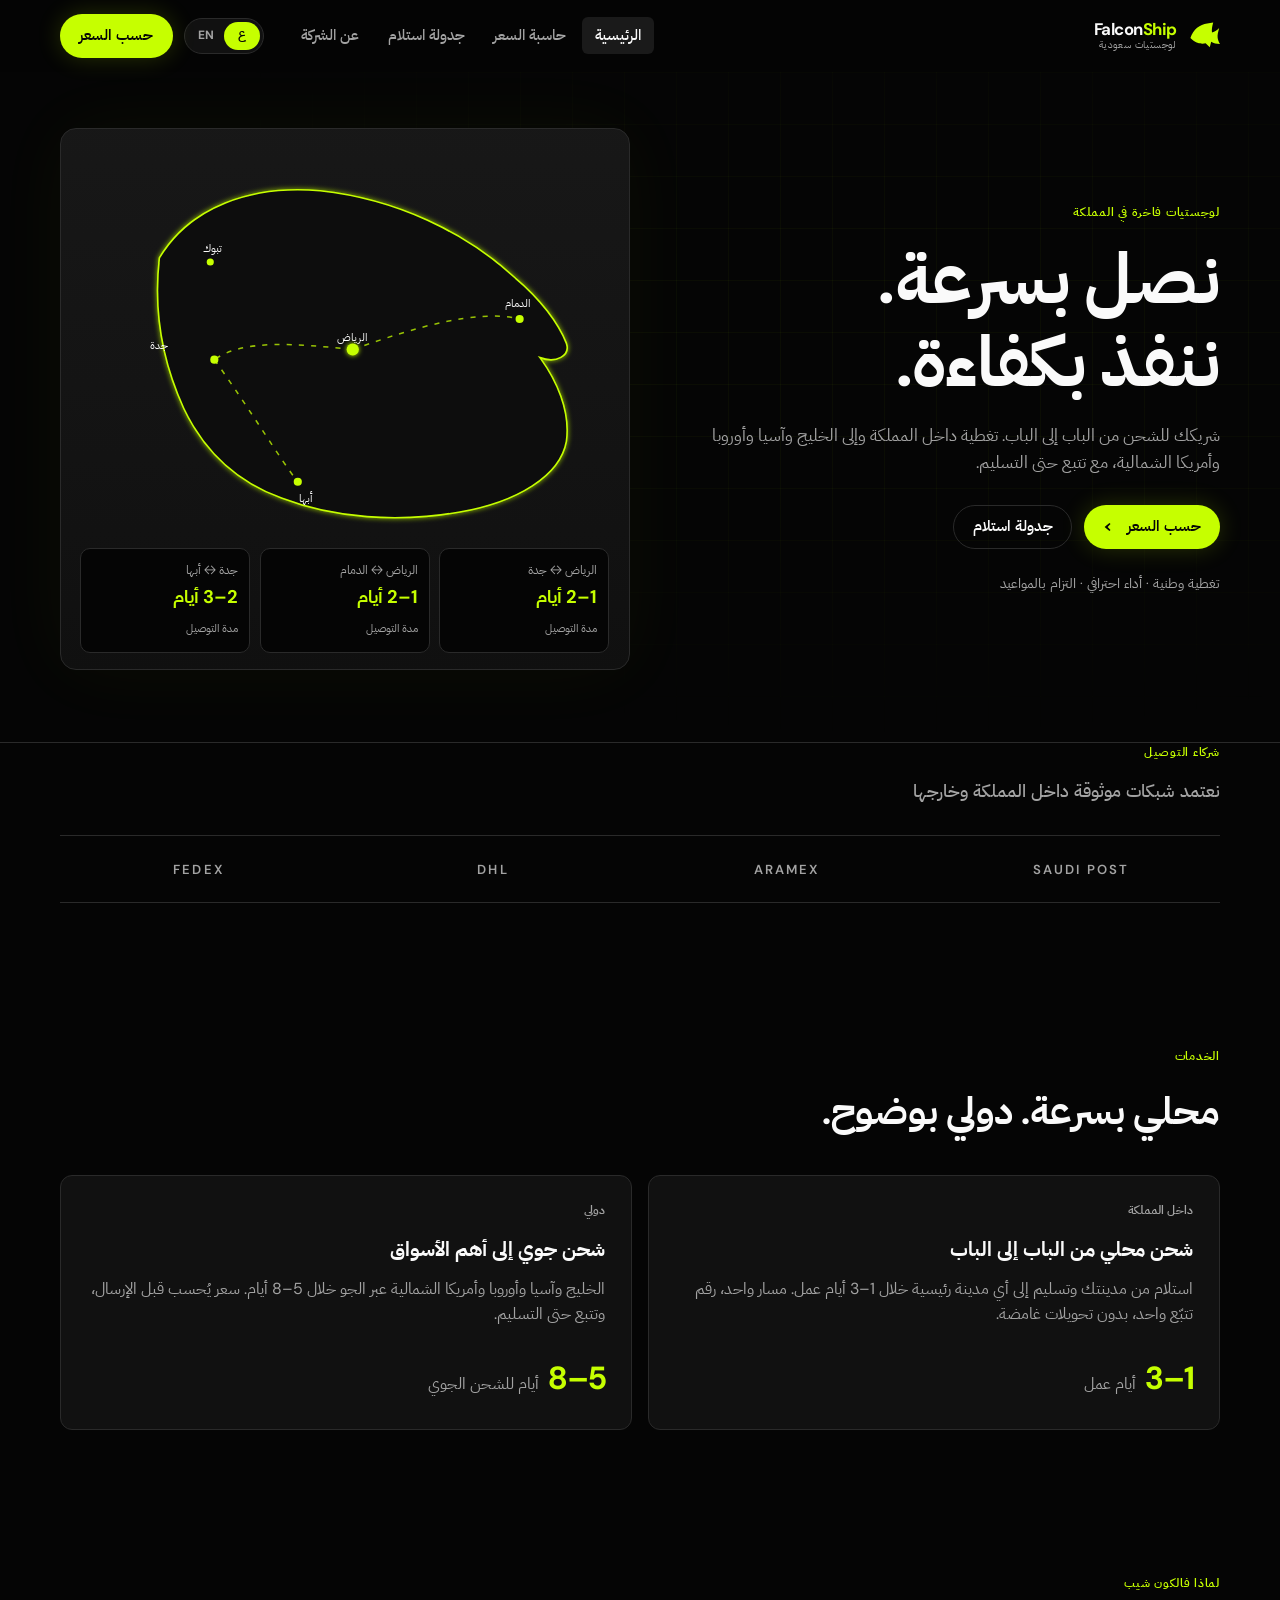
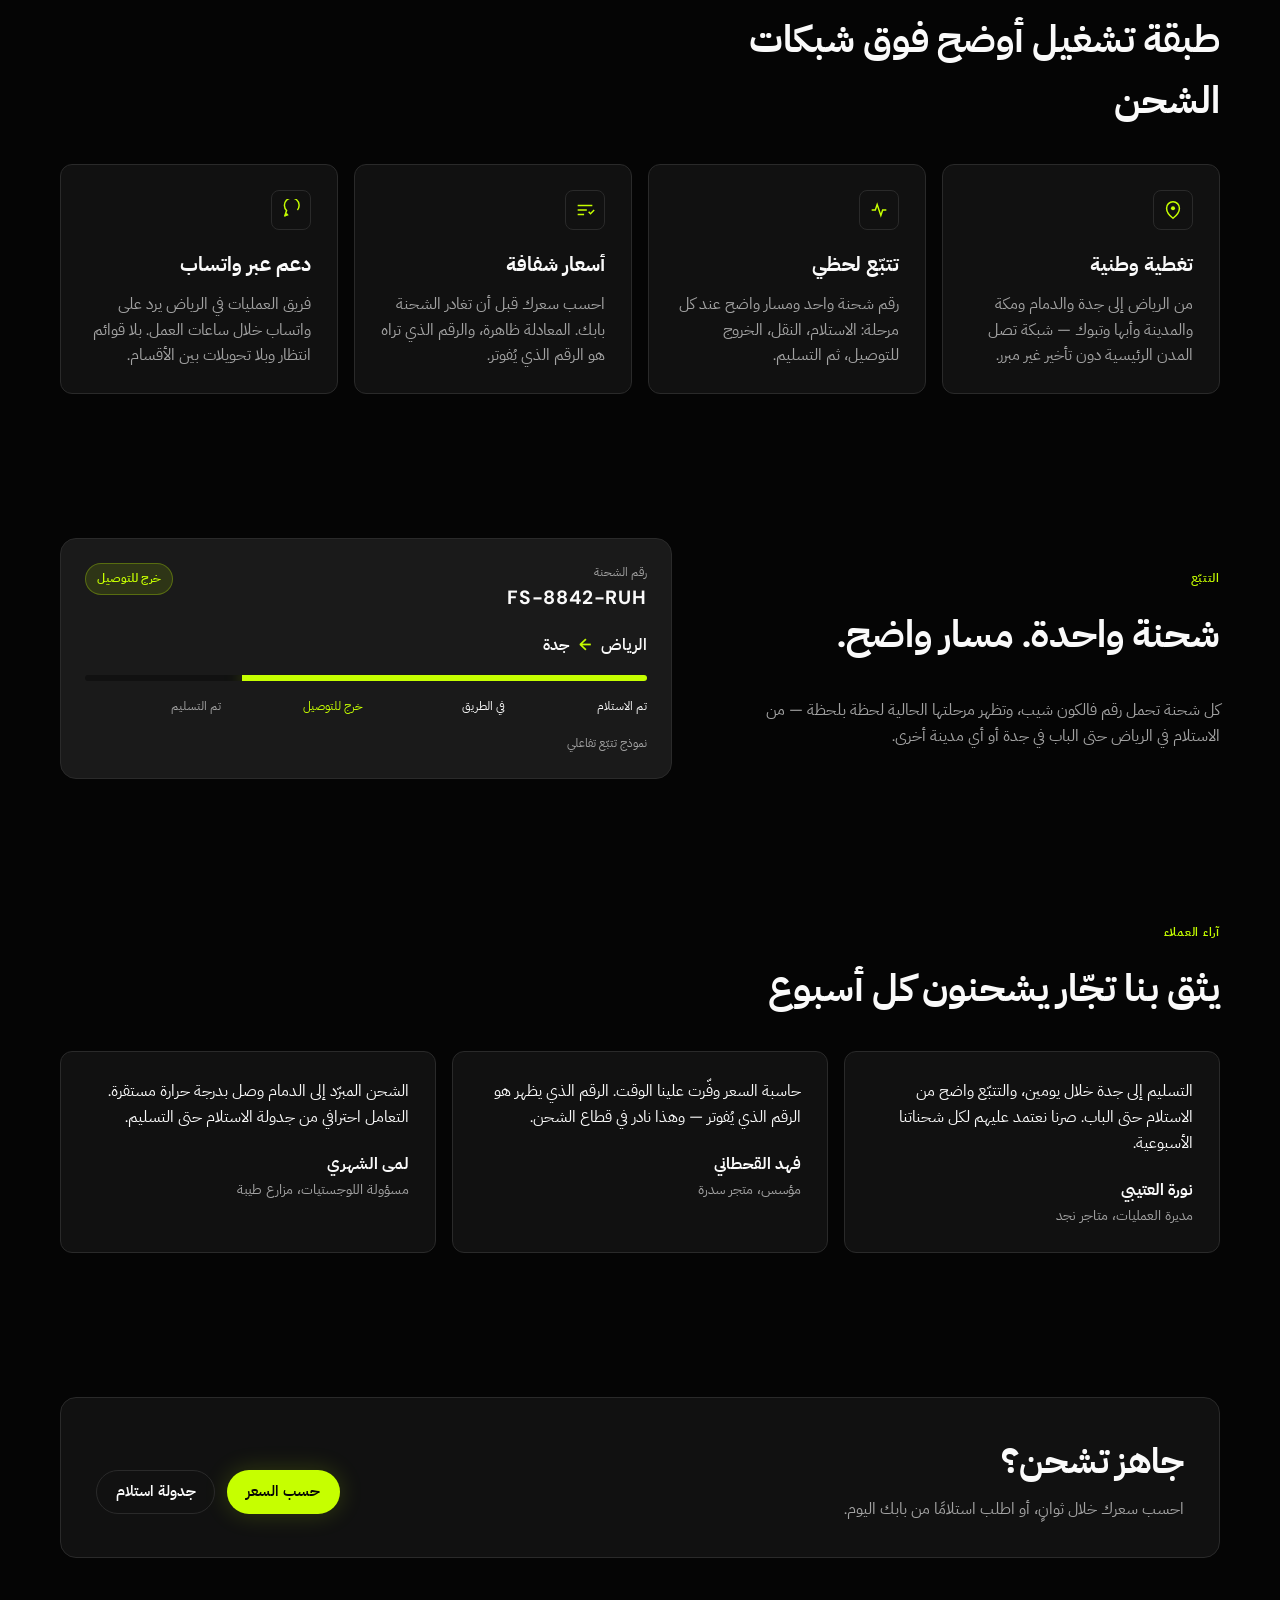
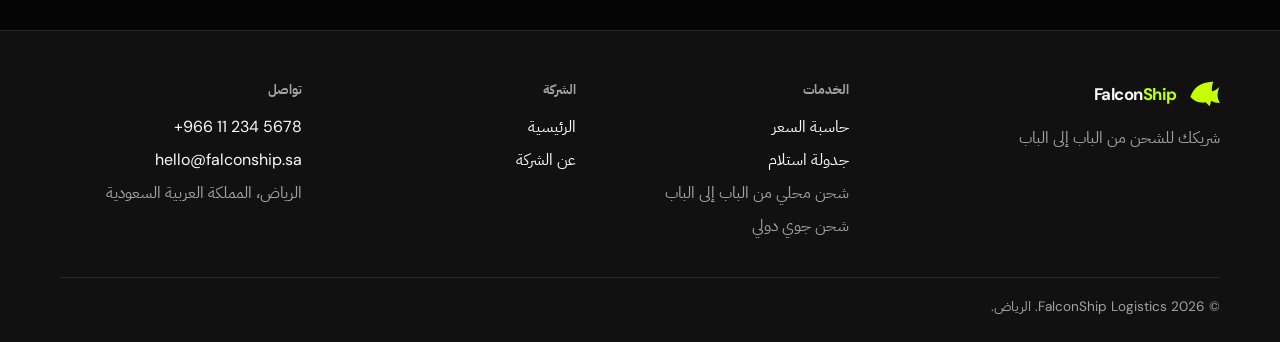
==== commit 3b878be1: "Add files via upload" ====
--- a/index.html
+++ b/index.html
@@ -1,255 +1,538 @@
-<!DOCTYPE html>
-<html lang="ar" dir="rtl">
-<head>
-<meta charset="UTF-8">
-<meta name="viewport" content="width=device-width, initial-scale=1.0">
-<meta name="theme-color" content="#07111F">
-<title>Track Ship | تراك سيستمز للشحن</title>
-<meta name="description" content="Track Ship من شركة تراك سيستمز: شحن جاف ومبرّد داخل السعودية، شحن دولي، ومسار مستقل إلى السودان.">
-<link rel="stylesheet" href="styles.css">
-</head>
-<body>
-<header class="site-header">
-  <div class="wrap nav">
-    <a href="index.html" class="brand" aria-label="Track Ship">
-      <span class="brand-mark" aria-hidden="true"><svg viewBox="0 0 32 32" fill="none"><path d="M5 23c4-7 8-10 12-9" stroke="#E10600" stroke-width="2.4" stroke-linecap="round"/><circle cx="22" cy="12" r="5" fill="#E10600"/><circle cx="22" cy="12" r="1.8" fill="#fff"/></svg></span>
-      <span class="brand-text"><span class="brand-en">Track <i>Ship</i></span><span class="brand-sub" data-i18n="brand_sub">تراك سيستمز</span></span>
-    </a>
-    <nav class="nav-links" id="navLinks">
-      <a href="index.html" aria-current="page" data-i18n="nav_home">الرئيسية</a>
-      <a href="index.html#services" data-i18n="nav_services">الخدمات</a>
-      <a href="tracking.html" data-i18n="nav_track">تتبع الشحنة</a>
-      <a href="cart.html" data-i18n="nav_cart">السلة</a>
-      <a href="contact.html" data-i18n="nav_contact">تواصل معنا</a>
-    </nav>
-    <div class="nav-right">
-      <div class="lang-switch" role="group" aria-label="Language">
-        <button type="button" data-lang="ar">AR</button>
-        <button type="button" data-lang="en">EN</button>
-        <button type="button" data-lang="ur">UR</button>
-      </div>
-      <a class="icon-cart" href="cart.html" aria-label="Cart">
-        <svg width="20" height="20" viewBox="0 0 24 24" fill="none" stroke="currentColor" stroke-width="2"><path d="M6 6h15l-1.5 9h-12z"/><path d="M6 6L5 3H2"/><circle cx="9" cy="20" r="1.4"/><circle cx="18" cy="20" r="1.4"/></svg>
-        <span class="cart-count" data-cart-count hidden>0</span>
-      </a>
-      <a href="calculator.html" class="btn btn-primary btn-sm" data-i18n="nav_order">اطلب شحن</a>
-      <button class="burger" type="button" aria-label="Menu" aria-expanded="false"><span></span><span></span><span></span></button>
-    </div>
-  </div>
-</header>
-
-<main>
-  <section class="hero">
-    <div class="wrap hero-grid">
-      <div>
-        <span class="kicker" style="color:#ffb4ae" data-i18n="hero_eyebrow">شركة تراك سيستمز للخدمات اللوجستية</span>
-        <p class="wordmark">Track <i>Ship</i></p>
-        <h1 data-i18n="hero_h1">من بابك إلى وجهتك، بسعر واضح.</h1>
-        <p class="lede" data-i18n="hero_lede">Track Ship تنقل الطرود الجافة والمبرّدة داخل المملكة، والشحن الدولي إلى أي دولة ومدينة، وفي مسار مستقل إلى مدن السودان.</p>
-        <div class="hero-actions">
-          <a class="btn btn-primary" href="#services" data-i18n="hero_cta1">اختر خدمة الشحن</a>
-          <a class="btn btn-ghost" href="tracking.html" data-i18n="hero_cta2">تتبع شحنة</a>
-        </div>
-        <div class="hero-stats">
-          <div><b data-i18n="hero_stat1_n">4</b><span data-i18n="hero_stat1_l">مسارات شحن</span></div>
-          <div><b data-i18n="hero_stat2_n">15%</b><span data-i18n="hero_stat2_l">ضريبة ظاهرة</span></div>
-          <div><b data-i18n="hero_stat3_n">0</b><span data-i18n="hero_stat3_l">اشتراك شهري</span></div>
-        </div>
-      </div>
-      <div class="waybill">
-        <div class="waybill-top">
-          <strong class="brand-en" style="font-size:18px">Track <i>Ship</i></strong>
-          <span class="pill" data-i18n="waybill_tag">بوليصة</span>
-        </div>
-        <div class="waybill-route"><span data-i18n="waybill_from">من الرياض</span><em>→</em><span data-i18n="waybill_to">إلى جدة</span></div>
-        <div class="waybill-meta" data-i18n="waybill_meta">شحن جاف · 3.4 كجم</div>
-        <div class="waybill-no" data-i18n="waybill_no">TS-774213-SA</div>
-        <div class="barcode" id="heroBarcode"></div>
-      </div>
-    </div>
-  </section>
-
-  <section class="wrap services" id="services">
-    <div class="sec-head">
-      <span class="kicker" data-i18n="services_kicker">الخدمات</span>
-      <h2 data-i18n="services_h2">أربع طرق للشحن</h2>
-      <p data-i18n="services_p">كل أيقونة تفتح صفحة الطلب: الوزن والوجهة وبيانات المرسل والمستلم، ثم السلة.</p>
-    </div>
-    <div class="svc-grid">
-      <a class="svc svc-dry" href="calculator.html?service=dry">
-        <span class="svc-icon" aria-hidden="true"><svg viewBox="0 0 24 24" fill="none" stroke="currentColor" stroke-width="1.8"><path d="M3 7.5 12 3l9 4.5-9 4.5L3 7.5Z"/><path d="M3 7.5V16.5L12 21l9-4.5V7.5"/><path d="M12 12v9"/></svg></span>
-        <div>
-          <h3 data-i18n="svc1_h">شحن جاف محلي</h3>
-          <p data-i18n="svc1_p">طرود عادية بين مدن المملكة. تحدد الوزن والوجهة وبيانات الطرفين.</p>
-        </div>
-        <div class="svc-foot"><b data-from="dry">من 25.30 ر.س</b><span data-i18n="svc_go">ابدأ الطلب</span></div>
-      </a>
-      <a class="svc svc-cold" href="calculator.html?service=cold">
-        <span class="svc-icon" aria-hidden="true"><svg viewBox="0 0 24 24" fill="none" stroke="currentColor" stroke-width="1.8"><path d="M12 2v20M4.5 6.5l15 11M19.5 6.5l-15 11"/><path d="M7 4.2 12 7.2 17 4.2M7 19.8 12 16.8 17 19.8M3.2 12h4.2M16.6 12h4.2"/></svg></span>
-        <div>
-          <h3 data-i18n="svc2_h">شحن مبرّد</h3>
-          <p data-i18n="svc2_p">نفس بيانات الشحن المحلي، مع درجة الحرارة التي تحتاجها الشحنة.</p>
-        </div>
-        <div class="svc-foot"><b data-from="cold">من 48.30 ر.س</b><span data-i18n="svc_go">ابدأ الطلب</span></div>
-      </a>
-      <a class="svc svc-intl" href="calculator.html?service=intl">
-        <span class="svc-icon" aria-hidden="true"><svg viewBox="0 0 24 24" fill="none" stroke="currentColor" stroke-width="1.8"><circle cx="12" cy="12" r="9"/><path d="M3 12h18M12 3c2.5 2.8 3.8 6 3.8 9s-1.3 6.2-3.8 9c-2.5-2.8-3.8-6-3.8-9s1.3-6.2 3.8-9Z"/></svg></span>
-        <div>
-          <h3 data-i18n="svc3_h">شحن دولي</h3>
-          <p data-i18n="svc3_p">الوزن والمحتويات والدولة والمدينة وبيانات الطرفين. التوصيل السريع واستلام الباب خياران واضحان.</p>
-        </div>
-        <div class="svc-foot"><b data-from="intl">من 109.25 ر.س</b><span data-i18n="svc_go">ابدأ الطلب</span></div>
-      </a>
-    </div>
-
-    <a class="sudan-banner" href="calculator.html?service=sudan">
-      <span class="svc-icon" aria-hidden="true"><svg viewBox="0 0 24 24" fill="none" stroke="currentColor" stroke-width="1.8"><path d="M12 21s7-6.2 7-11a7 7 0 1 0-14 0c0 4.8 7 11 7 11Z"/><circle cx="12" cy="10" r="2.4"/></svg></span>
-      <div>
-        <span class="kicker" style="color:#A7F3D0" data-i18n="svc4_note">خدمة قائمة بذاتها</span>
-        <h3 data-i18n="svc4_h">الشحن إلى السودان</h3>
-        <p data-i18n="svc4_p">مسار مستقل: الوزن، ومدينة من مدن السودان، والمحتويات، وبيانات المرسل والمستلم.</p>
-      </div>
-      <div>
-        <span class="sudan-go" data-i18n="svc_go">ابدأ الطلب</span>
-        <span class="sudan-price" data-from="sudan">من 71.30 ر.س</span>
-      </div>
-    </a>
-
-    <div class="sec-head" style="margin-top:36px">
-      <span class="kicker" data-i18n="addon_kicker">خدمات مقدمة</span>
-    </div>
-    <div class="addon-showcase">
-      <a class="addon-tile express" href="calculator.html?service=intl&express=1">
-        <span class="mark" aria-hidden="true">⚡</span>
-        <span>
-          <h3 data-i18n="addon_express_h">توصيل سريع</h3>
-          <p data-i18n="addon_express_p">شحنتك تأخذ أولوية في الاستلام والنقل. خط ذهبي، وتختارها داخل الطلب.</p>
-          <b data-from="express">من 17.25 ر.س</b>
-        </span>
-      </a>
-      <a class="addon-tile pickup" href="calculator.html?service=intl&pickup=1">
-        <span class="mark" aria-hidden="true">🚪</span>
-        <span>
-          <h3 data-i18n="addon_pickup_h">استلام من الباب</h3>
-          <p data-i18n="addon_pickup_p">نستلم الطرد من عنوان المرسل. خط أزرق، وخدمة مختلفة عن سعر الشحن.</p>
-          <b data-from="pickup">من 41.40 ر.س</b>
-        </span>
-      </a>
-    </div>
-    <p class="addon-note" data-i18n="addon_note">الخدمتان اختياريتان وتظهران داخل الطلب بحد واضح ولون مختلف.</p>
-  </section>
-
-  <section class="section">
-    <div class="wrap">
-      <div class="sec-head">
-        <span class="kicker" data-i18n="how_kicker">الطلب</span>
-        <h2 data-i18n="how_h2">من الأيقونة إلى السلة</h2>
-      </div>
-      <div class="steps">
-        <article class="step"><i>01</i><h3 data-i18n="how1_h">تختار الخدمة</h3><p data-i18n="how1_p">جاف، مبرّد، دولي، أو السودان.</p></article>
-        <article class="step"><i>02</i><h3 data-i18n="how2_h">تكتب البيانات</h3><p data-i18n="how2_p">الوزن والوجهة وبيانات المرسل والمستلم.</p></article>
-        <article class="step"><i>03</i><h3 data-i18n="how3_h">تراجع السلة</h3><p data-i18n="how3_p">السعر قبل الضريبة ثم ضريبة 15٪.</p></article>
-        <article class="step"><i>04</i><h3 data-i18n="how4_h">تكمل في المتجر</h3><p data-i18n="how4_p">الانتقال إلى متجر تراك سيستمز لإتمام الطلب.</p></article>
-      </div>
-    </div>
-  </section>
-
-  <section class="section" style="padding-top:0">
-    <div class="wrap">
-      <div class="sec-head">
-        <span class="kicker" data-i18n="why_kicker">لماذا Track Ship</span>
-        <h2 data-i18n="why_h2">شحن مباشر وواضح</h2>
-      </div>
-      <div class="why-grid">
-        <article class="why"><h3 data-i18n="why1_h">سعر قبل الدفع</h3><p data-i18n="why1_p">ترى تفصيل الوزن والإضافات والضريبة في السلة.</p></article>
-        <article class="why"><h3 data-i18n="why2_h">تبريد بدرجة تحددها</h3><p data-i18n="why2_p">من التبريد العادي حتى التجميد العميق.</p></article>
-        <article class="why"><h3 data-i18n="why3_h">السودان مسار مستقل</h3><p data-i18n="why3_p">مدن السودان لها صفحة وأسعار خاصة.</p></article>
-        <article class="why"><h3 data-i18n="why4_h">تتبع برقم الشحنة</h3><p data-i18n="why4_p">تابع الحالة من صفحة التتبع في أي وقت.</p></article>
-      </div>
-    </div>
-  </section>
-
-  <section class="section" style="padding-top:0">
-    <div class="wrap">
-      <div class="sec-head">
-        <span class="kicker" data-i18n="price_kicker">الأسعار</span>
-        <h2 data-i18n="price_h2">التعرفة قبل الضريبة</h2>
-        <p data-i18n="price_p">الحد الأدنى يشمل حتى 5 كجم. بعدها يُحسب كل كيلوغرام بدأ.</p>
-      </div>
-      <div class="tabs" id="rateTabs">
-        <button type="button" class="tab-btn active" data-rate-tab="local" data-i18n="tab_local">جاف</button>
-        <button type="button" class="tab-btn" data-rate-tab="cold" data-i18n="tab_cold">مبرّد</button>
-        <button type="button" class="tab-btn" data-rate-tab="intl" data-i18n="tab_intl">دولي</button>
-        <button type="button" class="tab-btn" data-rate-tab="sudan" data-i18n="tab_sudan">السودان</button>
-        <button type="button" class="tab-btn" data-rate-tab="extra" data-i18n="tab_extra">إضافات</button>
-      </div>
-      <div id="rateMount"></div>
-      <p class="price-note" data-i18n="price_note">الأرقام في عمود «شامل الضريبة» هي الحد الأدنى بعد إضافة 15٪. التوصيل السريع واستلام الباب يُضافان عند اختيارهما.</p>
-    </div>
-  </section>
-
-  <section class="wrap section-tight">
-    <div class="cta-band">
-      <h2 data-i18n="cta_h2">جهّز شحنتك</h2>
-      <p data-i18n="cta_p">اختر المسار، راجع السلة، ثم أكمل الطلب في المتجر.</p>
-      <a class="btn btn-primary" href="calculator.html" data-i18n="cta_btn">ابدأ الطلب</a>
-    </div>
-  </section>
-</main>
-
-<footer>
-  <div class="wrap footer-grid">
-    <div class="footer-brand">
-      <span class="brand-en">Track <i>Ship</i></span>
-      <p data-i18n="foot_about">Track Ship علامة شركة تراك سيستمز للخدمات اللوجستية. شحن من الباب إلى الباب داخل المملكة وإلى الخارج.</p>
-      <div class="social-row">
-        <a href="https://x.com/tracksystems56" aria-label="X">𝕏</a>
-        <a href="https://www.facebook.com/profile.php?id=61594882976986" aria-label="Facebook">f</a>
-        <a href="https://stor.tracksystems.com.sa/" aria-label="Store">▣</a>
-      </div>
-    </div>
-    <div>
-      <h3 data-i18n="foot_links">الصفحات</h3>
-      <ul>
-        <li><a href="index.html" data-i18n="nav_home">الرئيسية</a></li>
-        <li><a href="tracking.html" data-i18n="nav_track">تتبع الشحنة</a></li>
-        <li><a href="cart.html" data-i18n="nav_cart">السلة</a></li>
-        <li><a href="contact.html" data-i18n="nav_contact">تواصل معنا</a></li>
-        <li><a href="https://stor.tracksystems.com.sa/">stor.tracksystems.com.sa</a></li>
-      </ul>
-    </div>
-    <div>
-      <h3 data-i18n="foot_services">الخدمات</h3>
-      <ul>
-        <li><a href="calculator.html?service=dry" data-i18n="svc1_h">شحن جاف محلي</a></li>
-        <li><a href="calculator.html?service=cold" data-i18n="svc2_h">شحن مبرّد</a></li>
-        <li><a href="calculator.html?service=intl" data-i18n="svc3_h">شحن دولي</a></li>
-        <li><a href="calculator.html?service=sudan" data-i18n="svc4_h">الشحن إلى السودان</a></li>
-      </ul>
-    </div>
-    <div>
-      <h3 data-i18n="foot_company">الشركة</h3>
-      <ul>
-        <li data-i18n="foot_addr">حي الدريهمية، شارع صيدا، مبنى 7036، الرياض 12796</li>
-        <li><span data-i18n="foot_short">العنوان الوطني</span>: RBDA7036</li>
-        <li><span data-i18n="foot_cr">السجل التجاري</span>: 7055013747</li>
-        <li><span data-i18n="foot_vat">الرقم الضريبي</span>: 314968452300003</li>
-        <li><a dir="ltr" href="tel:+966597281619">+966 59 728 1619</a></li>
-        <li><a href="mailto:info@tracksystems.com.sa">info@tracksystems.com.sa</a></li>
-      </ul>
-    </div>
-  </div>
-  <div class="wrap footer-bottom"><span data-i18n="foot_rights">© 2026 شركة تراك سيستمز. جميع الحقوق محفوظة.</span></div>
-</footer>
-<script src="i18n.js"></script>
-<script src="calculator.js"></script>
-<script>
-  const bars = document.getElementById("heroBarcode");
-  [2,1,3,1,4,2,1,3,1,2,4,1,3,2,1,4,1,2,3,1,2].forEach((w) => {
-    const bar = document.createElement("i");
-    bar.style.width = (w + 1) + "px";
-    bars.appendChild(bar);
-  });
-</script>
-</body>
-</html>
+<!DOCTYPE html>
+<html lang="ar" dir="rtl">
+<head>
+  <meta charset="UTF-8">
+  <meta name="viewport" content="width=device-width, initial-scale=1">
+  <meta name="theme-color" content="#050505">
+  <meta name="description" content="فالكون شيب — شريكك للشحن من الباب إلى الباب. شحن محلي ودولي من الرياض.">
+  <title>FalconShip — شريكك للشحن من الباب إلى الباب</title>
+  <link rel="preconnect" href="https://fonts.googleapis.com">
+  <link rel="preconnect" href="https://fonts.gstatic.com" crossorigin>
+  <link href="https://fonts.googleapis.com/css2?family=DM+Sans:ital,opsz,wght@0,9..40,400;0,9..40,500;0,9..40,600;0,9..40,700&family=IBM+Plex+Sans+Arabic:wght@400;500;600;700&display=swap" rel="stylesheet">
+  <link rel="icon" href="data:image/svg+xml,%3Csvg xmlns='http://www.w3.org/2000/svg' viewBox='0 0 40 40'%3E%3Crect width='40' height='40' rx='8' fill='%23050505'/%3E%3Cpath fill='%23c6ff00' d='M7 23c2.2-8.5 8.8-14.8 17.2-16.2L32 4.5c-1.6 4.2-2.2 7-1.6 10.2 4.2-.8 7.8-2.8 11.6-6.2-1.4 5.2-2.6 8.6-2.4 12 .2 3.2 2 6.2 5.4 9.2-5.4.1-9.2-.9-12.2-2.6l-2 7.6-5.8-5.4C19.4 30.2 14.2 29.4 7 23z'/%3E%3C/svg%3E">
+  <link rel="stylesheet" href="styles.css">
+</head>
+<body>
+  <a class="skip-link" href="#main" data-i18n="skip">تخطي إلى المحتوى</a>
+
+  <header class="site-header" id="site-header">
+    <div class="header-inner">
+      <a class="logo" href="#home" data-nav="home" aria-label="FalconShip">
+        <svg class="logo-mark" viewBox="0 0 40 40" aria-hidden="true">
+          <path fill="currentColor" d="M3 22.5C6.5 12 15 5.5 24 4.5L31.5 3.2C30 8.5 29.5 12 30 15.5C33.5 14.5 36.5 12.5 39 10C37.5 15.5 36.8 18.5 37 21.5C37.2 24.5 38.5 27.5 40 30C35.5 30 32 29 29 27.2L27.2 34L22 29.2C16.5 30.2 10 29.5 3 22.5Z"/>
+        </svg>
+        <span class="logo-text">
+          <span class="logo-word">Falcon<span>Ship</span></span>
+          <span class="logo-sub" data-i18n="logo.sub">لوجستيات سعودية</span>
+        </span>
+      </a>
+
+      <nav class="nav" id="site-nav" aria-label="Primary">
+        <a href="#home" data-nav="home" class="is-active" data-i18n="nav.home">الرئيسية</a>
+        <a href="#calculator" data-nav="calculator" data-i18n="nav.calc">حاسبة السعر</a>
+        <a href="#pickup" data-nav="pickup" data-i18n="nav.pickup">جدولة استلام</a>
+        <a href="#about" data-nav="about" data-i18n="nav.about">عن الشركة</a>
+      </nav>
+
+      <div class="header-actions">
+        <div class="lang-toggle" role="group" aria-label="Language" data-i18n-aria="aria.lang">
+          <button type="button" class="lang-btn is-active" data-lang="ar" aria-pressed="true">ع</button>
+          <button type="button" class="lang-btn" data-lang="en" aria-pressed="false">EN</button>
+        </div>
+        <a class="btn btn-primary header-cta" href="#calculator" data-nav="calculator">
+          <span data-i18n="cta.quote">حسب السعر</span>
+        </a>
+        <button
+          type="button"
+          class="menu-toggle"
+          id="menu-toggle"
+          aria-controls="site-nav"
+          aria-expanded="false"
+          data-i18n-aria="aria.menu"
+        >
+          <span class="menu-toggle-bar"></span>
+          <span class="menu-toggle-bar"></span>
+          <span class="menu-toggle-bar"></span>
+        </button>
+      </div>
+    </div>
+  </header>
+
+  <main id="main">
+    <!-- HOME -->
+    <section class="view is-active" id="view-home" data-view-panel="home">
+      <div class="hero">
+        <div class="hero-grid" aria-hidden="true"></div>
+        <div class="container hero-layout">
+          <div class="hero-copy fade-up">
+            <p class="eyebrow" data-i18n="hero.eyebrow">لوجستيات فاخرة في المملكة</p>
+            <h1>
+              <span data-i18n="hero.title1">نصل بسرعة.</span>
+              <span data-i18n="hero.title2">ننفذ بكفاءة.</span>
+            </h1>
+            <p class="lead" data-i18n="hero.lead">شريكك للشحن من الباب إلى الباب. تغطية داخل المملكة وإلى الخليج وآسيا وأوروبا وأمريكا الشمالية، مع تتبع حتى التسليم.</p>
+            <div class="hero-actions">
+              <a class="btn btn-primary" href="#calculator" data-nav="calculator">
+                <span data-i18n="cta.quote">حسب السعر</span>
+                <svg viewBox="0 0 20 20" aria-hidden="true"><path fill="currentColor" d="M4 10h10.2l-3.6-3.6L12 5l6 5-6 5-1.4-1.4 3.6-3.6H4z"/></svg>
+              </a>
+              <a class="btn btn-ghost" href="#pickup" data-nav="pickup">
+                <span data-i18n="cta.pickup">جدولة استلام</span>
+              </a>
+            </div>
+            <p class="hero-meta">
+              <span data-i18n="hero.meta">تغطية وطنية · أداء احترافي · التزام بالمواعيد</span>
+            </p>
+          </div>
+
+          <div class="hero-visual fade-up fade-up-delay">
+            <div class="map-card">
+              <svg class="sa-map" viewBox="0 0 520 380" role="img" aria-labelledby="map-title">
+                <title id="map-title" data-i18n="map.title">خريطة تغطية المملكة</title>
+                <defs>
+                  <filter id="glow" x="-40%" y="-40%" width="180%" height="180%">
+                    <feGaussianBlur stdDeviation="2.4" result="b"/>
+                    <feMerge>
+                      <feMergeNode in="b"/>
+                      <feMergeNode in="SourceGraphic"/>
+                    </feMerge>
+                  </filter>
+                </defs>
+                <path class="sa-land" d="M78 108C108 58 168 36 236 42C310 50 378 82 428 128C452 148 470 172 478 192C482 204 468 212 452 206C468 228 482 258 478 288C472 322 430 348 372 358C312 368 250 364 198 344C154 328 122 298 102 256C80 208 72 160 78 108Z"/>
+                <path class="sa-route" d="M268 198C210 192 160 188 132 208"/>
+                <path class="sa-route" d="M268 198C330 176 390 158 432 168"/>
+                <path class="sa-route sa-route-slow" d="M132 208C168 258 198 308 214 328"/>
+                <circle class="city-dot hub" cx="268" cy="198" r="6"/>
+                <circle class="city-dot" cx="132" cy="208" r="4"/>
+                <circle class="city-dot" cx="432" cy="168" r="4"/>
+                <circle class="city-dot" cx="214" cy="328" r="4"/>
+                <circle class="city-dot" cx="128" cy="112" r="3.5"/>
+                <text class="map-label" x="282" y="190" data-i18n="city.riyadh">الرياض</text>
+                <text class="map-label" x="86" y="198" data-i18n="city.jeddah">جدة</text>
+                <text class="map-label" x="442" y="156" data-i18n="city.dammam">الدمام</text>
+                <text class="map-label" x="228" y="348" data-i18n="city.abha">أبها</text>
+                <text class="map-label" x="140" y="102" data-i18n="city.tabuk">تبوك</text>
+              </svg>
+              <div class="route-chips">
+                <article class="route-chip">
+                  <span class="route-chip-pair" data-i18n="hero.chip1">الرياض ↔ جدة</span>
+                  <strong data-i18n="hero.chip1t">1–2 أيام</strong>
+                  <small data-i18n="hero.chipMeta">مدة التوصيل</small>
+                </article>
+                <article class="route-chip">
+                  <span class="route-chip-pair" data-i18n="hero.chip2">الرياض ↔ الدمام</span>
+                  <strong data-i18n="hero.chip2t">1–2 أيام</strong>
+                  <small data-i18n="hero.chipMeta">مدة التوصيل</small>
+                </article>
+                <article class="route-chip">
+                  <span class="route-chip-pair" data-i18n="hero.chip3">جدة ↔ أبها</span>
+                  <strong data-i18n="hero.chip3t">2–3 أيام</strong>
+                  <small data-i18n="hero.chipMeta">مدة التوصيل</small>
+                </article>
+              </div>
+            </div>
+          </div>
+        </div>
+      </div>
+
+      <section class="section carriers" aria-labelledby="carriers-title">
+        <div class="container">
+          <p class="section-kicker" data-i18n="trust.kicker">شركاء التوصيل</p>
+          <h2 id="carriers-title" class="section-title-sm" data-i18n="trust.title">نعتمد شبكات موثوقة داخل المملكة وخارجها</h2>
+          <ul class="carrier-row">
+            <li>Saudi Post</li>
+            <li>Aramex</li>
+            <li>DHL</li>
+            <li>FedEx</li>
+          </ul>
+        </div>
+      </section>
+
+      <section class="section split-section" aria-labelledby="split-title">
+        <div class="container">
+          <p class="section-kicker" data-i18n="split.kicker">الخدمات</p>
+          <h2 id="split-title" class="section-title" data-i18n="split.title">محلي بسرعة. دولي بوضوح.</h2>
+          <div class="split-grid">
+            <article class="split-card">
+              <p class="split-tag" data-i18n="split.domTag">داخل المملكة</p>
+              <h3 data-i18n="split.domTitle">شحن محلي من الباب إلى الباب</h3>
+              <p data-i18n="split.domBody">استلام من مدينتك وتسليم إلى أي مدينة رئيسية خلال 1–3 أيام عمل. مسار واحد، رقم تتبّع واحد، بدون تحويلات غامضة.</p>
+              <p class="split-stat"><span>1–3</span> <span data-i18n="split.domStat">أيام عمل</span></p>
+            </article>
+            <article class="split-card">
+              <p class="split-tag" data-i18n="split.intTag">دولي</p>
+              <h3 data-i18n="split.intTitle">شحن جوي إلى أهم الأسواق</h3>
+              <p data-i18n="split.intBody">الخليج وآسيا وأوروبا وأمريكا الشمالية عبر الجو خلال 5–8 أيام. سعر يُحسب قبل الإرسال، وتتبع حتى التسليم.</p>
+              <p class="split-stat"><span>5–8</span> <span data-i18n="split.intStat">أيام للشحن الجوي</span></p>
+            </article>
+          </div>
+        </div>
+      </section>
+
+      <section class="section why-section" aria-labelledby="why-title">
+        <div class="container">
+          <p class="section-kicker" data-i18n="why.kicker">لماذا فالكون شيب</p>
+          <h2 id="why-title" class="section-title" data-i18n="why.title">طبقة تشغيل أوضح فوق شبكات الشحن</h2>
+          <div class="why-grid">
+            <article class="why-card">
+              <div class="why-icon" aria-hidden="true">
+                <svg viewBox="0 0 24 24"><path fill="none" stroke="currentColor" stroke-width="1.6" d="M12 21s7-5.4 7-11a7 7 0 1 0-14 0c0 5.6 7 11 7 11z"/><circle cx="12" cy="10" r="2.2" fill="currentColor"/></svg>
+              </div>
+              <h3 data-i18n="why.c1t">تغطية وطنية</h3>
+              <p data-i18n="why.c1b">من الرياض إلى جدة والدمام ومكة والمدينة وأبها وتبوك — شبكة تصل المدن الرئيسية دون تأخير غير مبرر.</p>
+            </article>
+            <article class="why-card">
+              <div class="why-icon" aria-hidden="true">
+                <svg viewBox="0 0 24 24"><path fill="none" stroke="currentColor" stroke-width="1.6" d="M4 12h4l2-6 4 12 2-6h4"/></svg>
+              </div>
+              <h3 data-i18n="why.c2t">تتبّع لحظي</h3>
+              <p data-i18n="why.c2b">رقم شحنة واحد ومسار واضح عند كل مرحلة: الاستلام، النقل، الخروج للتوصيل، ثم التسليم.</p>
+            </article>
+            <article class="why-card">
+              <div class="why-icon" aria-hidden="true">
+                <svg viewBox="0 0 24 24"><path fill="none" stroke="currentColor" stroke-width="1.6" d="M4 7h16M4 12h10M4 17h7"/><path fill="none" stroke="currentColor" stroke-width="1.6" d="M16 14l2 2 4-4"/></svg>
+              </div>
+              <h3 data-i18n="why.c3t">أسعار شفافة</h3>
+              <p data-i18n="why.c3b">احسب سعرك قبل أن تغادر الشحنة بابك. المعادلة ظاهرة، والرقم الذي تراه هو الرقم الذي يُفوتر.</p>
+            </article>
+            <article class="why-card">
+              <div class="why-icon" aria-hidden="true">
+                <svg viewBox="0 0 24 24"><path fill="none" stroke="currentColor" stroke-width="1.6" d="M5 19l2.2-6.4A8 8 0 1 1 19 12"/><path fill="currentColor" d="M5 19l4.5-1.2-2.2-2.8z"/></svg>
+              </div>
+              <h3 data-i18n="why.c4t">دعم عبر واتساب</h3>
+              <p data-i18n="why.c4b">فريق العمليات في الرياض يرد على واتساب خلال ساعات العمل. بلا قوائم انتظار وبلا تحويلات بين الأقسام.</p>
+            </article>
+          </div>
+        </div>
+      </section>
+
+      <section class="section track-section" aria-labelledby="track-title">
+        <div class="container track-layout">
+          <div class="track-intro">
+            <p class="section-kicker" data-i18n="track.kicker">التتبّع</p>
+            <h2 id="track-title" class="section-title" data-i18n="track.title">شحنة واحدة. مسار واضح.</h2>
+            <p class="lead-sm" data-i18n="track.lead">كل شحنة تحمل رقم فالكون شيب، وتظهر مرحلتها الحالية لحظة بلحظة — من الاستلام في الرياض حتى الباب في جدة أو أي مدينة أخرى.</p>
+          </div>
+          <article class="track-card">
+            <header class="track-card-head">
+              <div>
+                <p class="track-id-label" data-i18n="track.idLabel">رقم الشحنة</p>
+                <p class="track-id">FS-8842-RUH</p>
+              </div>
+              <span class="track-status" data-i18n="track.status">خرج للتوصيل</span>
+            </header>
+            <p class="track-route">
+              <span data-i18n="city.riyadh">الرياض</span>
+              <span class="track-arrow" aria-hidden="true"></span>
+              <span data-i18n="city.jeddah">جدة</span>
+            </p>
+            <div class="track-bar" role="progressbar" aria-valuemin="0" aria-valuemax="100" aria-valuenow="72" aria-label="72%">
+              <span class="track-bar-fill"></span>
+            </div>
+            <ol class="track-steps">
+              <li class="is-done" data-i18n="track.s1">تم الاستلام</li>
+              <li class="is-done" data-i18n="track.s2">في الطريق</li>
+              <li class="is-current" data-i18n="track.s3">خرج للتوصيل</li>
+              <li data-i18n="track.s4">تم التسليم</li>
+            </ol>
+            <p class="track-note" data-i18n="track.note">نموذج تتبّع تفاعلي</p>
+          </article>
+        </div>
+      </section>
+
+      <section class="section reviews-section" aria-labelledby="reviews-title">
+        <div class="container">
+          <p class="section-kicker" data-i18n="rev.kicker">آراء العملاء</p>
+          <h2 id="reviews-title" class="section-title" data-i18n="rev.title">يثق بنا تجّار يشحنون كل أسبوع</h2>
+          <div class="reviews-grid">
+            <blockquote class="review-card">
+              <p data-i18n="rev.1q">التسليم إلى جدة خلال يومين، والتتبّع واضح من الاستلام حتى الباب. صرنا نعتمد عليهم لكل شحناتنا الأسبوعية.</p>
+              <footer>
+                <strong data-i18n="rev.1n">نورة العتيبي</strong>
+                <span data-i18n="rev.1r">مديرة العمليات، متاجر نجد</span>
+              </footer>
+            </blockquote>
+            <blockquote class="review-card">
+              <p data-i18n="rev.2q">حاسبة السعر وفّرت علينا الوقت. الرقم الذي يظهر هو الرقم الذي يُفوتر — وهذا نادر في قطاع الشحن.</p>
+              <footer>
+                <strong data-i18n="rev.2n">فهد القحطاني</strong>
+                <span data-i18n="rev.2r">مؤسس، متجر سدرة</span>
+              </footer>
+            </blockquote>
+            <blockquote class="review-card">
+              <p data-i18n="rev.3q">الشحن المبرّد إلى الدمام وصل بدرجة حرارة مستقرة. التعامل احترافي من جدولة الاستلام حتى التسليم.</p>
+              <footer>
+                <strong data-i18n="rev.3n">لمى الشهري</strong>
+                <span data-i18n="rev.3r">مسؤولة اللوجستيات، مزارع طيبة</span>
+              </footer>
+            </blockquote>
+          </div>
+        </div>
+      </section>
+
+      <section class="section cta-section">
+        <div class="container cta-banner">
+          <div>
+            <h2 data-i18n="cta.title">جاهز تشحن؟</h2>
+            <p data-i18n="cta.lead">احسب سعرك خلال ثوانٍ، أو اطلب استلامًا من بابك اليوم.</p>
+          </div>
+          <div class="hero-actions">
+            <a class="btn btn-primary" href="#calculator" data-nav="calculator">
+              <span data-i18n="cta.quote">حسب السعر</span>
+            </a>
+            <a class="btn btn-ghost" href="#pickup" data-nav="pickup">
+              <span data-i18n="cta.pickup">جدولة استلام</span>
+            </a>
+          </div>
+        </div>
+      </section>
+    </section>
+
+    <!-- CALCULATOR -->
+    <section class="view" id="view-calculator" data-view-panel="calculator">
+      <div class="page-hero">
+        <div class="container">
+          <p class="section-kicker" data-i18n="calc.kicker">التسعير</p>
+          <h1 data-i18n="calc.title">حاسبة سعر الشحن</h1>
+          <p class="lead" data-i18n="calc.lead">أدخل المسار والوزن ونوع الشحنة. يظهر السعر بالريال مع تفصيل الأساس والوزن وأي تعديل حسب النوع.</p>
+        </div>
+      </div>
+      <div class="container calc-layout">
+        <form class="panel calc-form" id="calc-form" novalidate>
+          <div class="field-row">
+            <div class="field">
+              <label for="calc-from" data-i18n="calc.from">من</label>
+              <select id="calc-from" name="from" required>
+                <option value="riyadh" selected data-i18n="city.riyadh">الرياض</option>
+                <option value="jeddah" data-i18n="city.jeddah">جدة</option>
+                <option value="dammam" data-i18n="city.dammam">الدمام</option>
+                <option value="makkah" data-i18n="city.makkah">مكة</option>
+                <option value="madinah" data-i18n="city.madinah">المدينة</option>
+                <option value="abha" data-i18n="city.abha">أبها</option>
+                <option value="tabuk" data-i18n="city.tabuk">تبوك</option>
+              </select>
+            </div>
+            <div class="field">
+              <label for="calc-to" data-i18n="calc.to">إلى</label>
+              <select id="calc-to" name="to" required>
+                <optgroup label="المملكة" data-i18n-label="calc.groupKsa">
+                  <option value="riyadh" data-i18n="city.riyadh">الرياض</option>
+                  <option value="jeddah" selected data-i18n="city.jeddah">جدة</option>
+                  <option value="dammam" data-i18n="city.dammam">الدمام</option>
+                  <option value="makkah" data-i18n="city.makkah">مكة</option>
+                  <option value="madinah" data-i18n="city.madinah">المدينة</option>
+                  <option value="abha" data-i18n="city.abha">أبها</option>
+                  <option value="tabuk" data-i18n="city.tabuk">تبوك</option>
+                </optgroup>
+                <optgroup label="دولي" data-i18n-label="calc.groupInt">
+                  <option value="gcc" data-i18n="region.gcc">دول الخليج</option>
+                  <option value="asia" data-i18n="region.asia">آسيا</option>
+                  <option value="europe" data-i18n="region.europe">أوروبا</option>
+                  <option value="na" data-i18n="region.na">أمريكا الشمالية</option>
+                </optgroup>
+              </select>
+            </div>
+          </div>
+
+          <div class="field">
+            <div class="field-head">
+              <label for="calc-weight" data-i18n="calc.weight">الوزن (كجم)</label>
+              <span class="weight-readout"><span id="weight-value">2</span> kg</span>
+            </div>
+            <input id="calc-weight" name="weight" type="range" min="0.5" max="50" step="0.5" value="2">
+            <div class="weight-scale" aria-hidden="true"><span>0.5</span><span>50</span></div>
+          </div>
+
+          <fieldset class="field">
+            <legend data-i18n="calc.type">نوع الشحنة</legend>
+            <div class="choice-grid" role="radiogroup">
+              <label class="choice">
+                <input type="radio" name="type" value="documents">
+                <span data-i18n="calc.documents">مستندات</span>
+                <small data-i18n="calc.documentsHint">× 0.85</small>
+              </label>
+              <label class="choice">
+                <input type="radio" name="type" value="parcels" checked>
+                <span data-i18n="calc.parcels">طرود</span>
+                <small data-i18n="calc.parcelsHint">سعر أساسي</small>
+              </label>
+              <label class="choice">
+                <input type="radio" name="type" value="refrigerated">
+                <span data-i18n="calc.refrigerated">مبرّد</span>
+                <small data-i18n="calc.refrigeratedHint">× 1.35</small>
+              </label>
+            </div>
+          </fieldset>
+
+          <div class="field">
+            <label for="calc-service" data-i18n="calc.service">الخدمة</label>
+            <input id="calc-service" type="text" readonly value="" aria-live="polite">
+          </div>
+        </form>
+
+        <aside class="panel quote-card" aria-live="polite">
+          <p class="quote-kicker" data-i18n="calc.quote">عرض السعر</p>
+          <p class="quote-route" id="quote-route">الرياض → جدة</p>
+          <p class="quote-total"><span id="quote-total">32</span> <span class="quote-currency" id="quote-currency">ر.س</span></p>
+          <p class="quote-eta" id="quote-eta"></p>
+          <dl class="quote-breakdown" id="quote-breakdown"></dl>
+          <p class="form-error" id="quote-error" hidden></p>
+          <button type="button" class="btn btn-primary btn-block" id="copy-quote">
+            <span data-i18n="calc.copy">نسخ ملخص العرض</span>
+          </button>
+        </aside>
+      </div>
+    </section>
+
+    <!-- PICKUP -->
+    <section class="view" id="view-pickup" data-view-panel="pickup">
+      <div class="page-hero">
+        <div class="container">
+          <p class="section-kicker" data-i18n="pickup.kicker">الاستلام</p>
+          <h1 data-i18n="pickup.title">جدولة استلام من الباب</h1>
+          <p class="lead" data-i18n="pickup.lead">أدخل بياناتك ونافذة الوقت. نؤكد الموعد عبر واتساب ونرسل رقم مرجع فور تسجيل الطلب.</p>
+        </div>
+      </div>
+      <div class="container pickup-layout">
+        <form class="panel pickup-form" id="pickup-form" novalidate>
+          <div class="field-row">
+            <div class="field">
+              <label for="pickup-name" data-i18n="pickup.name">الاسم الكامل</label>
+              <input id="pickup-name" name="name" type="text" autocomplete="name" required minlength="2">
+              <p class="field-error" id="err-name" hidden></p>
+            </div>
+            <div class="field">
+              <label for="pickup-phone" data-i18n="pickup.phone">الجوال</label>
+              <input id="pickup-phone" name="phone" type="tel" inputmode="tel" autocomplete="tel" required placeholder="05xxxxxxxx" data-i18n-placeholder="pickup.phonePh">
+              <p class="field-hint" data-i18n="pickup.phoneHint">رقم سعودي يبدأ بـ 05 أو +9665</p>
+              <p class="field-error" id="err-phone" hidden></p>
+            </div>
+          </div>
+          <div class="field-row">
+            <div class="field">
+              <label for="pickup-city" data-i18n="pickup.city">المدينة</label>
+              <select id="pickup-city" name="city" required>
+                <option value="" data-i18n="pickup.cityPh">اختر المدينة</option>
+                <option value="riyadh" data-i18n="city.riyadh">الرياض</option>
+                <option value="jeddah" data-i18n="city.jeddah">جدة</option>
+                <option value="dammam" data-i18n="city.dammam">الدمام</option>
+                <option value="makkah" data-i18n="city.makkah">مكة</option>
+                <option value="madinah" data-i18n="city.madinah">المدينة</option>
+                <option value="abha" data-i18n="city.abha">أبها</option>
+                <option value="tabuk" data-i18n="city.tabuk">تبوك</option>
+              </select>
+              <p class="field-error" id="err-city" hidden></p>
+            </div>
+            <div class="field">
+              <label for="pickup-date" data-i18n="pickup.date">التاريخ</label>
+              <input id="pickup-date" name="date" type="date" required>
+              <p class="field-error" id="err-date" hidden></p>
+            </div>
+          </div>
+          <div class="field">
+            <label for="pickup-window" data-i18n="pickup.window">نافذة الوقت</label>
+            <select id="pickup-window" name="window" required>
+              <option value="" data-i18n="pickup.windowPh">اختر النافذة</option>
+              <option value="morning" data-i18n="pickup.w1">صباحًا 08:00–12:00</option>
+              <option value="afternoon" data-i18n="pickup.w2">ظهرًا 12:00–16:00</option>
+              <option value="evening" data-i18n="pickup.w3">مساءً 16:00–20:00</option>
+            </select>
+            <p class="field-error" id="err-window" hidden></p>
+          </div>
+          <div class="field">
+            <label for="pickup-notes" data-i18n="pickup.notes">ملاحظات الشحنة</label>
+            <textarea id="pickup-notes" name="notes" rows="4" maxlength="300" data-i18n-placeholder="pickup.notesPh" placeholder="عدد الطرود، محتويات حسّاسة، تعليمات البوابة…"></textarea>
+          </div>
+          <button type="submit" class="btn btn-primary btn-block">
+            <span data-i18n="pickup.submit">تأكيد جدولة الاستلام</span>
+          </button>
+        </form>
+
+        <div class="panel pickup-success" id="pickup-success" hidden>
+          <p class="success-kicker" data-i18n="pickup.successKicker">تم تسجيل الطلب</p>
+          <h2 data-i18n="pickup.successTitle">استلامك مجدول</h2>
+          <p class="lead-sm" data-i18n="pickup.successBody">سنؤكد النافذة عبر واتساب. احتفظ برقم المرجع عند التواصل معنا.</p>
+          <p class="ref-label" data-i18n="pickup.ref">رقم المرجع</p>
+          <p class="ref-number" id="pickup-ref">FS-0000</p>
+          <button type="button" class="btn btn-ghost" id="pickup-reset">
+            <span data-i18n="pickup.another">جدولة شحنة أخرى</span>
+          </button>
+        </div>
+      </div>
+    </section>
+
+    <!-- ABOUT -->
+    <section class="view" id="view-about" data-view-panel="about">
+      <div class="page-hero">
+        <div class="container">
+          <p class="section-kicker" data-i18n="about.kicker">الشركة</p>
+          <h1 data-i18n="about.title">نبني شبكة شحن تثق بها الأعمال السعودية</h1>
+        </div>
+      </div>
+      <div class="container about-layout">
+        <div class="about-prose">
+          <p data-i18n="about.p1">فالكون شيب شركة لوجستيات مقرها الرياض، متخصصة في الشحن من الباب إلى الباب داخل المملكة وإلى أهم الأسواق العالمية.</p>
+          <p data-i18n="about.p2">نعمل بوصفنا طبقة تنسيق فوق شبكات البريد السعودي وأرامكس وDHL وFedEx: نستلم من بابك، نختار المسار الأنسب، ونسلّم مع تتبع واضح حتى الاستلام.</p>
+          <p data-i18n="about.p3">الرياض مركز التوزيع الطبيعي للمملكة — ومنها نصل جدة والدمام والجنوب والشمال خلال أيام معدودة، ونربط الشحنات الدولية جوًا خلال أسبوع.</p>
+        </div>
+        <aside class="about-aside">
+          <article class="panel">
+            <h2 data-i18n="about.hq">المقر</h2>
+            <p data-i18n="about.hqCity">الرياض، المملكة العربية السعودية</p>
+            <p class="muted" data-i18n="about.hoursVal">الأحد–الخميس · 09:00–18:00</p>
+          </article>
+          <article class="panel">
+            <h2 data-i18n="about.support">دعم واتساب أولاً</h2>
+            <p data-i18n="about.supportBody">عملاؤنا يفضّلون الرد السريع على المكالمات الطويلة. راسل العمليات مباشرة.</p>
+            <p><a href="https://wa.me/966112345678" dir="ltr">+966 11 234 5678</a></p>
+            <p><a href="mailto:hello@falconship.sa">hello@falconship.sa</a></p>
+          </article>
+        </aside>
+      </div>
+    </section>
+  </main>
+
+  <footer class="site-footer">
+    <div class="container footer-grid">
+      <div class="footer-brand">
+        <a class="logo" href="#home" data-nav="home">
+          <svg class="logo-mark" viewBox="0 0 40 40" aria-hidden="true">
+            <path fill="currentColor" d="M3 22.5C6.5 12 15 5.5 24 4.5L31.5 3.2C30 8.5 29.5 12 30 15.5C33.5 14.5 36.5 12.5 39 10C37.5 15.5 36.8 18.5 37 21.5C37.2 24.5 38.5 27.5 40 30C35.5 30 32 29 29 27.2L27.2 34L22 29.2C16.5 30.2 10 29.5 3 22.5Z"/>
+          </svg>
+          <span class="logo-word">Falcon<span>Ship</span></span>
+        </a>
+        <p data-i18n="footer.tag">شريكك للشحن من الباب إلى الباب</p>
+      </div>
+      <div>
+        <h2 data-i18n="footer.services">الخدمات</h2>
+        <ul>
+          <li><a href="#calculator" data-nav="calculator" data-i18n="nav.calc">حاسبة السعر</a></li>
+          <li><a href="#pickup" data-nav="pickup" data-i18n="nav.pickup">جدولة استلام</a></li>
+          <li><span data-i18n="split.domTitle">شحن محلي من الباب إلى الباب</span></li>
+          <li><span data-i18n="footer.int">شحن جوي دولي</span></li>
+        </ul>
+      </div>
+      <div>
+        <h2 data-i18n="footer.company">الشركة</h2>
+        <ul>
+          <li><a href="#home" data-nav="home" data-i18n="nav.home">الرئيسية</a></li>
+          <li><a href="#about" data-nav="about" data-i18n="nav.about">عن الشركة</a></li>
+        </ul>
+      </div>
+      <div>
+        <h2 data-i18n="footer.contact">تواصل</h2>
+        <ul>
+          <li><a href="https://wa.me/966112345678" dir="ltr">+966 11 234 5678</a></li>
+          <li><a href="mailto:hello@falconship.sa">hello@falconship.sa</a></li>
+          <li data-i18n="about.hqCity">الرياض، المملكة العربية السعودية</li>
+        </ul>
+      </div>
+    </div>
+    <div class="container footer-bottom">
+      <p data-i18n="footer.copy">© 2026 FalconShip Logistics. الرياض.</p>
+    </div>
+  </footer>
+
+  <script src="app.js"></script>
+</body>
+</html>
--- a/styles.css
+++ b/styles.css
@@ -1,469 +1,1308 @@
-@import url('https://fonts.googleapis.com/css2?family=Outfit:wght@500;600;700;800&family=Readex+Pro:wght@400;500;600;700&family=Noto+Nastaliq+Urdu:wght@500;600;700&display=swap');
-
-/* Track Ship — شركة تراك سيستمز */
-:root{
-  --navy:#07111F;
-  --navy-2:#10243F;
-  --navy-3:#1B3658;
-  --ink:#142033;
-  --red:#E10600;
-  --red-2:#B10500;
-  --paper:#F4F7FB;
-  --paper-2:#E6EEF6;
-  --card:#FFFFFF;
-  --muted:#5C6E82;
-  --line:#D5E0EB;
-  --gold:#A16207;
-  --gold-bg:#FFF6E4;
-  --gold-line:#E0A325;
-  --pick:#1D4ED8;
-  --pick-bg:#EEF3FF;
-  --ice:#0F766E;
-  --ice-bg:#E7F6F3;
-  --sand:#9A3412;
-  --sand-bg:#FFF3EB;
-  --sudan:#065F46;
-  --sudan-bg:#E5F6EF;
-  --ok:#047857;
-  --shadow:0 18px 40px -24px rgba(7,17,31,.45);
-  --shadow-sm:0 8px 20px -14px rgba(7,17,31,.4);
-  --radius:22px;
-  --maxw:1140px;
-  --font:"Readex Pro", sans-serif;
-  --display:"Outfit", "Readex Pro", sans-serif;
-}
-
-*,*::before,*::after{ box-sizing:border-box; }
-html{ scroll-behavior:smooth; }
-body{
-  margin:0;
-  background:
-    radial-gradient(circle at 100% -10%, rgba(225,6,0,.06), transparent 32%),
-    var(--paper);
-  color:var(--ink);
-  font-family:var(--font);
-  font-size:16.5px;
-  line-height:1.75;
-  -webkit-font-smoothing:antialiased;
-}
-html[lang="ur"] body{ font-family:"Noto Nastaliq Urdu","Readex Pro",serif; line-height:2; }
-img,svg{ display:block; max-width:100%; }
-a{ color:inherit; text-decoration:none; }
-button,input,select,textarea{ font:inherit; color:inherit; }
-button{ cursor:pointer; }
-ul{ margin:0; padding:0; list-style:none; }
-h1,h2,h3,h4{ margin:0; font-weight:700; letter-spacing:-.02em; line-height:1.35; }
-p{ margin:0; }
-[hidden]{ display:none !important; }
-::selection{ background:#F8C9C6; }
-:focus-visible{ outline:3px solid var(--red); outline-offset:2px; }
-@media (prefers-reduced-motion:reduce){
-  *,*::before,*::after{ animation:none !important; transition:none !important; scroll-behavior:auto !important; }
-}
-
-.wrap{ width:min(var(--maxw), calc(100% - 40px)); margin-inline:auto; }
-.section{ padding-block:76px; }
-.section-tight{ padding-block:42px; }
-.kicker{
-  display:inline-block;
-  color:var(--red);
-  font-weight:700;
-  font-size:13px;
-  letter-spacing:.08em;
-  text-transform:uppercase;
-  margin-bottom:8px;
-}
-.sec-head{ max-width:680px; margin-bottom:32px; }
-.sec-head.center{ margin-inline:auto; text-align:center; }
-.sec-head h2{ font-size:clamp(28px, 3.4vw, 40px); color:var(--navy); margin-bottom:8px; }
-.sec-head p{ color:var(--muted); }
-
-.btn{
-  display:inline-flex; align-items:center; justify-content:center; gap:8px;
-  min-height:48px; padding:12px 22px; border-radius:999px;
-  border:2px solid transparent; font-weight:700; font-size:15.5px;
-  transition:transform .16s ease, background .16s ease, box-shadow .16s ease;
-}
-.btn:hover{ transform:translateY(-2px); }
-.btn-primary{ background:var(--red); color:#fff; box-shadow:0 10px 20px -12px rgba(225,6,0,.8); }
-.btn-primary:hover{ background:var(--red-2); }
-.btn-navy{ background:var(--navy); color:#fff; }
-.btn-navy:hover{ background:var(--navy-2); }
-.btn-ghost{ background:transparent; color:#fff; border-color:rgba(255,255,255,.45); }
-.btn-ghost:hover{ background:#fff; color:var(--navy); }
-.btn-line{ background:#fff; color:var(--navy); border-color:var(--line); }
-.btn-sm{ min-height:42px; padding:8px 16px; font-size:14px; }
-.btn-block{ width:100%; }
-.btn:disabled{ opacity:.55; cursor:not-allowed; transform:none; }
-
-/* Header */
-.site-header{
-  position:sticky; top:0; z-index:40;
-  background:rgba(255,255,255,.92);
-  backdrop-filter:blur(14px);
-  border-bottom:1px solid var(--line);
-}
-.nav{ display:flex; align-items:center; justify-content:space-between; gap:16px; min-height:76px; }
-.brand{ display:flex; align-items:center; gap:10px; }
-.brand-mark{
-  width:40px; height:40px; border-radius:12px; background:var(--navy);
-  display:grid; place-items:center; flex:none;
-  box-shadow:inset 0 0 0 1.5px rgba(225,6,0,.65);
-}
-.brand-mark svg{ width:26px; height:26px; }
-.brand-en{ font-family:var(--display); font-weight:800; font-size:20px; letter-spacing:-.04em; color:var(--navy); line-height:1; }
-.brand-en i{ font-style:normal; color:var(--red); }
-.brand-sub{ display:block; font-size:11.5px; color:var(--muted); font-weight:600; margin-top:2px; }
-.nav-links{ display:flex; align-items:center; gap:22px; }
-.nav-links a{ font-weight:600; font-size:15px; color:var(--navy); position:relative; }
-.nav-links a[aria-current="page"]{ color:var(--red); }
-.nav-cart{ display:inline-flex; align-items:center; gap:6px; }
-.nav-right{ display:flex; align-items:center; gap:10px; }
-.lang-switch{ display:flex; padding:3px; border:1px solid var(--line); border-radius:999px; background:#fff; }
-.lang-switch button{
-  border:0; background:transparent; border-radius:999px;
-  padding:6px 10px; font-family:var(--display); font-size:12px; font-weight:700; color:var(--muted);
-}
-.lang-switch button.active{ background:var(--navy); color:#fff; }
-.cart-count{
-  min-width:18px; height:18px; padding:0 5px; border-radius:99px;
-  background:var(--red); color:#fff; font-family:var(--display);
-  font-size:11px; font-weight:700; display:inline-grid; place-items:center;
-}
-.icon-cart{
-  position:relative; width:42px; height:42px; border:1px solid var(--line); border-radius:12px;
-  display:grid; place-items:center; background:#fff; color:var(--navy);
-}
-.icon-cart .cart-count{ position:absolute; top:-6px; inset-inline-end:-6px; }
-.burger{ display:none; width:42px; height:42px; border:1px solid var(--line); border-radius:12px; background:#fff; }
-.burger span{ display:block; width:18px; height:2px; background:var(--navy); margin:4px auto; border-radius:2px; }
-
-/* Hero */
-.hero{
-  background:
-    radial-gradient(circle at 85% 10%, rgba(225,6,0,.28), transparent 28%),
-    linear-gradient(160deg, #07111F 0%, #10243F 58%, #16345A 100%);
-  color:#fff;
-  padding:64px 0 72px;
-  position:relative;
-  overflow:hidden;
-}
-.hero::after{
-  content:"";
-  position:absolute; inset-inline-end:-80px; bottom:-80px;
-  width:280px; height:280px; border:28px solid rgba(225,6,0,.18); border-radius:50%;
-}
-.hero-grid{ position:relative; z-index:1; display:grid; grid-template-columns:1.15fr .85fr; gap:42px; align-items:center; }
-.wordmark{
-  font-family:var(--display); font-weight:800; letter-spacing:-.05em;
-  font-size:clamp(46px, 6vw, 72px); line-height:.95; margin-bottom:12px;
-}
-.wordmark i{ font-style:normal; color:#FF3B30; }
-.hero h1{ font-size:clamp(26px, 3vw, 36px); max-width:16ch; margin-bottom:12px; }
-.lede{ color:rgba(255,255,255,.78); font-size:17.5px; max-width:46ch; }
-.hero-actions{ display:flex; flex-wrap:wrap; gap:12px; margin-top:26px; }
-.hero-stats{ display:flex; gap:22px; margin-top:28px; flex-wrap:wrap; }
-.hero-stats b{ display:block; font-family:var(--display); font-size:26px; letter-spacing:-.04em; }
-.hero-stats span{ color:rgba(255,255,255,.68); font-size:13px; }
-
-.waybill{
-  background:#fff; color:var(--ink); border-radius:18px; padding:22px;
-  box-shadow:var(--shadow); transform:rotate(-1.5deg);
-  border:1px solid rgba(255,255,255,.4);
-}
-.waybill-top{ display:flex; justify-content:space-between; align-items:center; margin-bottom:16px; }
-.pill{ font-size:12px; font-weight:700; background:var(--sand-bg); color:var(--sand); border-radius:999px; padding:4px 10px; }
-.waybill-route{ display:flex; align-items:center; justify-content:space-between; gap:10px; font-weight:700; color:var(--navy); }
-.waybill-route em{ font-style:normal; color:var(--red); font-family:var(--display); font-size:22px; }
-.waybill-meta,.waybill-no{ margin-top:12px; color:var(--muted); font-size:13.5px; }
-.waybill-no{ font-family:var(--display); letter-spacing:.08em; color:var(--navy); font-weight:700; }
-.barcode{ display:flex; align-items:stretch; gap:2px; height:48px; margin-top:14px; }
-.barcode i{ display:block; background:var(--navy); }
-
-/* Services */
-.services{ margin-top:-36px; position:relative; z-index:2; }
-.svc-grid{ display:grid; grid-template-columns:repeat(3, 1fr); gap:16px; }
-.svc{
-  background:#fff; border:1px solid var(--line); border-radius:var(--radius);
-  padding:22px; min-height:250px; display:flex; flex-direction:column; gap:14px;
-  box-shadow:var(--shadow-sm); border-top:5px solid var(--sand);
-  transition:transform .18s ease, box-shadow .18s ease;
-}
-.svc:hover{ transform:translateY(-4px); box-shadow:var(--shadow); }
-.svc-cold{ border-top-color:var(--ice); }
-.svc-intl{ border-top-color:var(--red); }
-.svc-icon{
-  width:58px; height:58px; border-radius:16px; display:grid; place-items:center;
-  background:var(--sand-bg); color:var(--sand);
-}
-.svc-cold .svc-icon{ background:var(--ice-bg); color:var(--ice); }
-.svc-intl .svc-icon{ background:#FDECEC; color:var(--red); }
-.svc-icon svg{ width:30px; height:30px; }
-.svc h3{ font-size:22px; color:var(--navy); }
-.svc p{ color:var(--muted); font-size:15px; flex:1; }
-.svc-foot{ display:flex; justify-content:space-between; align-items:center; gap:8px; font-weight:700; }
-.svc-foot b{ font-family:var(--display); color:var(--navy); font-size:16px; }
-.svc-foot span{ color:var(--red); font-size:14px; }
-
-.sudan-banner{
-  margin-top:16px;
-  display:grid; grid-template-columns:auto 1fr auto; gap:22px; align-items:center;
-  background:linear-gradient(135deg, #064E3B, #0F766E 70%);
-  color:#fff; border-radius:var(--radius); padding:26px 28px;
-  box-shadow:var(--shadow);
-  border:3px solid #34D399;
-}
-.sudan-banner .svc-icon{ background:rgba(255,255,255,.14); color:#fff; }
-.sudan-banner h3{ font-size:26px; }
-.sudan-banner p{ color:rgba(255,255,255,.84); margin-top:4px; }
-.sudan-go{
-  background:#fff; color:var(--sudan); border-radius:999px; padding:12px 18px;
-  font-weight:800; white-space:nowrap;
-}
-.sudan-price{ display:block; margin-top:8px; font-family:var(--display); font-size:18px; }
-
-.addon-showcase{ display:grid; grid-template-columns:1fr 1fr; gap:16px; margin-top:16px; }
-.addon-tile{
-  border-radius:18px; padding:18px 20px; background:#fff;
-  display:flex; gap:14px; align-items:flex-start;
-  border:3px solid var(--gold-line); background:var(--gold-bg);
-}
-.addon-tile.pickup{ border-color:var(--pick); background:var(--pick-bg); }
-.addon-tile h3{ font-size:18px; margin-bottom:4px; }
-.addon-tile p{ color:var(--muted); font-size:14.5px; }
-.addon-tile b{ display:block; margin-top:8px; font-family:var(--display); }
-.addon-tile .mark{
-  width:46px; height:46px; border-radius:14px; display:grid; place-items:center; flex:none;
-  background:#fff; border:2px solid currentColor; font-size:20px;
-}
-.addon-tile.express{ color:var(--gold); }
-.addon-tile.pickup{ color:var(--pick); }
-.addon-tile.express h3,.addon-tile.pickup h3{ color:var(--navy); }
-.addon-note{ margin-top:10px; color:var(--muted); font-size:13.5px; }
-
-/* Steps, why, rates */
-.steps{ display:grid; grid-template-columns:repeat(4, 1fr); gap:14px; }
-.step{
-  background:#fff; border:1px solid var(--line); border-radius:18px; padding:18px;
-}
-.step i{
-  font-style:normal; font-family:var(--display); font-weight:800; color:var(--red);
-  display:block; font-size:22px; margin-bottom:8px;
-}
-.step h3{ font-size:17px; margin-bottom:6px; color:var(--navy); }
-.step p{ color:var(--muted); font-size:14.5px; }
-.why-grid{ display:grid; grid-template-columns:repeat(4, 1fr); gap:14px; }
-.why{
-  background:#fff; border:1px solid var(--line); border-radius:18px; padding:20px;
-}
-.why h3{ color:var(--navy); font-size:18px; margin:8px 0; }
-.why p{ color:var(--muted); font-size:14.5px; }
-
-.tabs{ display:flex; gap:8px; flex-wrap:wrap; margin-bottom:14px; }
-.tab-btn{
-  border:1px solid var(--line); background:#fff; border-radius:999px;
-  padding:10px 16px; font-weight:700; color:var(--muted);
-}
-.tab-btn.active{ background:var(--navy); color:#fff; border-color:var(--navy); }
-.table-wrap{ overflow-x:auto; border:1px solid var(--line); border-radius:18px; background:#fff; }
-table{ width:100%; border-collapse:collapse; min-width:640px; }
-th,td{ padding:13px 16px; text-align:start; border-bottom:1px solid var(--line); }
-th{ background:var(--navy); color:#fff; font-size:13.5px; }
-td:last-child, th:last-child{ text-align:end; }
-tbody tr:last-child td{ border-bottom:0; }
-.num{ font-family:var(--display); font-weight:650; letter-spacing:-.02em; }
-.price-note{ margin-top:12px; color:var(--muted); font-size:13.5px; }
-
-.cta-band{
-  background:var(--navy); color:#fff; border-radius:28px; padding:42px 28px; text-align:center;
-  position:relative; overflow:hidden;
-}
-.cta-band::before{
-  content:""; position:absolute; inset-inline-start:0; top:0; bottom:0; width:8px; background:var(--red);
-}
-.cta-band h2{ font-size:clamp(26px, 3vw, 36px); margin-bottom:8px; }
-.cta-band p{ color:rgba(255,255,255,.75); margin-bottom:20px; }
-
-/* Footer */
-footer{ background:var(--navy); color:#fff; padding:48px 0 20px; margin-top:64px; }
-.footer-grid{ display:grid; grid-template-columns:1.4fr .8fr .9fr 1.1fr; gap:28px; }
-footer h3, footer h4{ font-size:15px; margin-bottom:12px; }
-footer p, footer li, footer a{ color:rgba(255,255,255,.76); font-size:14px; }
-footer li{ margin-bottom:8px; }
-footer a:hover{ color:#fff; }
-.footer-brand .brand-en{ color:#fff; }
-.footer-bottom{
-  margin-top:28px; padding-top:16px; border-top:1px solid rgba(255,255,255,.12);
-  display:flex; justify-content:space-between; gap:12px; flex-wrap:wrap;
-  color:rgba(255,255,255,.6); font-size:13px;
-}
-.social-row{ display:flex; gap:8px; margin-top:14px; }
-.social-row a{
-  width:36px; height:36px; border-radius:50%; display:grid; place-items:center;
-  border:1px solid rgba(255,255,255,.2); color:#fff; font-size:13px;
-}
-
-/* Pages */
-.page-hero{ padding:42px 0 10px; }
-.page-hero h1{ font-size:clamp(30px, 4vw, 46px); color:var(--navy); }
-.page-hero .lede{ color:var(--muted); margin-top:8px; }
-
-.chooser{ display:grid; grid-template-columns:1fr 1fr; gap:14px; }
-.chooser a{
-  background:#fff; border:1px solid var(--line); border-radius:18px; padding:20px;
-  border-inline-start:6px solid var(--sand);
-}
-.chooser a.cold{ border-inline-start-color:var(--ice); }
-.chooser a.intl{ border-inline-start-color:var(--red); }
-.chooser a.sudan{ border-inline-start-color:var(--sudan); grid-column:1 / -1; }
-.chooser h3{ color:var(--navy); margin-bottom:4px; }
-.chooser p{ color:var(--muted); font-size:14.5px; }
-
-.book-layout{ display:grid; grid-template-columns:1.15fr .85fr; gap:22px; align-items:start; }
-.panel{ background:#fff; border:1px solid var(--line); border-radius:var(--radius); padding:22px; }
-.panel h2{ font-size:18px; color:var(--navy); margin-bottom:14px; }
-.service-banner{
-  display:flex; justify-content:space-between; gap:12px; align-items:center;
-  border-radius:16px; padding:14px 16px; margin-bottom:18px; color:#fff; background:var(--sand);
-}
-.service-banner.cold{ background:var(--ice); }
-.service-banner.intl{ background:var(--red); }
-.service-banner.sudan{ background:var(--sudan); }
-.service-banner a{ color:#fff; font-weight:700; text-decoration:underline; font-size:14px; }
-.field{ margin-bottom:14px; }
-.field label,.lbl{ display:block; font-weight:700; font-size:14px; margin-bottom:6px; color:var(--navy); }
-.hint{ color:var(--muted); font-size:12.5px; margin-top:5px; }
-.input,select.input,textarea.input{
-  width:100%; border:1.5px solid var(--line); background:var(--paper);
-  border-radius:12px; padding:12px 14px; outline:none;
-}
-.input:focus{ border-color:var(--navy-3); background:#fff; }
-.field.has-error .input{ border-color:var(--red); background:#FFF6F5; }
-.field-error{ color:var(--red-2); font-size:12.5px; font-weight:700; margin-top:5px; }
-.row2{ display:grid; grid-template-columns:1fr 1fr; gap:12px; }
-.row3{ display:grid; grid-template-columns:1fr 1fr 1fr; gap:12px; }
-.block-title{
-  margin:20px 0 12px; padding-top:8px; border-top:1px dashed var(--line);
-  font-size:16px; color:var(--navy);
-}
-
-.addon-card{
-  display:grid; grid-template-columns:auto 1fr auto; gap:12px; align-items:center;
-  border:3px solid var(--gold-line); background:var(--gold-bg);
-  border-radius:16px; padding:14px; margin-bottom:12px; cursor:pointer;
-}
-.addon-card.pickup{ border-color:#3B6EF5; background:var(--pick-bg); }
-.addon-card input{ width:22px; height:22px; accent-color:var(--navy); }
-.addon-card b{ display:block; color:var(--navy); }
-.addon-card small{ color:var(--muted); display:block; font-size:12.5px; }
-.addon-card .fee{ font-family:var(--display); font-weight:750; color:var(--navy); white-space:nowrap; }
-.addon-card.express{ box-shadow:inset 6px 0 0 var(--gold-line); }
-.addon-card.pickup{ box-shadow:inset 6px 0 0 #3B6EF5; }
-html[dir="rtl"] .addon-card.express{ box-shadow:inset -6px 0 0 var(--gold-line); }
-html[dir="rtl"] .addon-card.pickup{ box-shadow:inset -6px 0 0 #3B6EF5; }
-details.extra{ margin-top:8px; }
-details.extra summary{ cursor:pointer; font-weight:700; color:var(--navy); margin-bottom:10px; }
-
-.receipt{
-  position:sticky; top:96px;
-  background:var(--navy); color:#fff; border-radius:22px; padding:22px;
-}
-.receipt h2{ color:#fff; font-size:18px; }
-.receipt .amount{
-  font-family:var(--display); font-weight:800; font-size:40px; letter-spacing:-.04em; margin:8px 0 4px; white-space:nowrap;
-}
-.receipt .muted{ color:rgba(255,255,255,.68); font-size:13.5px; }
-.receipt-lines{ margin:14px 0; border-top:1px solid rgba(255,255,255,.14); }
-.receipt-lines div{ display:flex; justify-content:space-between; gap:12px; padding:7px 0; font-size:14px; color:rgba(255,255,255,.8); }
-.receipt-lines b{ color:#fff; font-weight:650; font-family:var(--display); }
-.receipt-lines .grand{ border-top:1px solid rgba(255,255,255,.2); color:#fff; font-weight:800; }
-
-/* Cart */
-.cart-layout{ display:grid; grid-template-columns:1.2fr .8fr; gap:22px; align-items:start; }
-.cart-item{
-  background:#fff; border:1px solid var(--line); border-radius:18px; padding:16px 16px 16px 18px;
-  margin-bottom:12px; border-inline-start:6px solid var(--sand);
-}
-.cart-item.cold{ border-inline-start-color:var(--ice); }
-.cart-item.intl{ border-inline-start-color:var(--red); }
-.cart-item.sudan{ border-inline-start-color:var(--sudan); }
-.cart-item header{ display:flex; justify-content:space-between; gap:10px; align-items:flex-start; }
-.cart-item h3{ font-size:18px; color:var(--navy); }
-.cart-item .meta{ color:var(--muted); font-size:13.5px; margin-top:6px; }
-.ghost-btn{ border:0; background:transparent; color:var(--red); font-weight:700; padding:0; }
-.empty{
-  background:#fff; border:1px dashed var(--line); border-radius:20px; padding:36px; text-align:center;
-}
-.totals{ background:#fff; border:1px solid var(--line); border-radius:22px; padding:20px; position:sticky; top:96px; }
-.totals .amount{ font-family:var(--display); font-size:36px; font-weight:800; color:var(--navy); letter-spacing:-.03em; white-space:nowrap; line-height:1.1; margin:4px 0 12px; }
-.totals .row{ display:flex; justify-content:space-between; gap:12px; margin:8px 0; color:var(--muted); }
-.totals .row strong{ color:var(--ink); white-space:nowrap; }
-
-/* Tracking + contact */
-.track-form{
-  display:flex; gap:8px; background:#fff; border:1px solid var(--line);
-  padding:8px; border-radius:999px; max-width:640px; margin-top:18px;
-}
-.track-form input{ flex:1; border:0; background:transparent; padding:10px 16px; outline:none; font-family:var(--display); }
-.route-map{
-  display:flex; align-items:center; gap:12px; background:var(--paper); border-radius:14px; padding:16px; margin-bottom:12px;
-}
-.route-map .line{ flex:1; height:2px; background:linear-gradient(90deg, var(--red), var(--navy)); }
-.t-item{ display:grid; grid-template-columns:32px 1fr; gap:12px; position:relative; padding-bottom:18px; }
-.t-dot{
-  width:32px; height:32px; border-radius:50%; border:3px solid var(--line); background:#fff;
-  display:grid; place-items:center; z-index:1;
-}
-.t-item.done .t-dot{ background:var(--ok); border-color:var(--ok); color:#fff; }
-.t-item.current .t-dot{ background:var(--red); border-color:var(--red); color:#fff; }
-.t-item::before{
-  content:""; position:absolute; inset-inline-start:15px; top:32px; bottom:0; width:2px; background:var(--line);
-}
-.t-item:last-child::before{ display:none; }
-.t-item.done::before{ background:var(--ok); }
-.contact-grid{ display:grid; grid-template-columns:1.1fr .9fr; gap:20px; }
-.info-row{ display:flex; gap:10px; margin-top:14px; }
-.info-row span{ color:var(--muted); display:block; font-size:14px; }
-.faq-item{ border-bottom:1px solid var(--line); }
-.faq-q{
-  width:100%; text-align:start; background:none; border:0; padding:16px 0;
-  display:flex; justify-content:space-between; gap:12px; font-weight:700; color:var(--navy);
-}
-.faq-a{ max-height:0; overflow:hidden; color:var(--muted); }
-.faq-item.open .faq-a{ max-height:28rem; }
-.faq-a-in{ padding-bottom:14px; }
-.toast{
-  position:fixed; bottom:18px; inset-inline-end:18px; background:var(--navy); color:#fff;
-  padding:14px 16px; border-radius:14px; box-shadow:var(--shadow); z-index:70;
-  transform:translateY(140%); transition:transform .25s ease;
-}
-.toast.show{ transform:translateY(0); }
-
-@media (max-width:980px){
-  .hero-grid,.book-layout,.cart-layout,.contact-grid,.footer-grid,.why-grid{ grid-template-columns:1fr; }
-  .svc-grid,.steps{ grid-template-columns:1fr; }
-  .addon-showcase{ grid-template-columns:1fr; }
-  .sudan-banner{ grid-template-columns:1fr; }
-  .receipt,.totals{ position:static; }
-  .waybill{ transform:none; }
-}
-@media (max-width:720px){
-  .wrap{ width:min(var(--maxw), calc(100% - 28px)); }
-  .burger{ display:inline-block; }
-  .nav-links{
-    display:none; position:absolute; inset-inline:0; top:76px;
-    background:#fff; border-bottom:1px solid var(--line); padding:12px 18px 18px;
-    flex-direction:column; align-items:flex-start; gap:14px;
-  }
-  .nav-links.open{ display:flex; }
-  .nav-right .btn{ display:none; }
-  .row2,.row3{ grid-template-columns:1fr; }
-  .hero{ padding-top:36px; }
-  .track-form{ flex-direction:column; border-radius:18px; }
-}
-
-@media print{
-  .site-header,.hero-actions,.btn,.social-row,.burger{ display:none !important; }
-  body{ background:#fff; }
-  .receipt,.totals,.cart-item,.panel{ break-inside:avoid; }
-}
+:root {
+  --bg: #050505;
+  --surface: #111111;
+  --elevated: #1a1a1a;
+  --border: #2a2a2a;
+  --accent: #c6ff00;
+  --accent-dim: #a8d600;
+  --text: #fafafa;
+  --muted: #a3a3a3;
+  --danger: #ff6b6b;
+  --radius: 8px;
+  --header-h: 72px;
+  --max: 1160px;
+  --font: "DM Sans", "IBM Plex Sans Arabic", sans-serif;
+}
+
+*,
+*::before,
+*::after {
+  box-sizing: border-box;
+}
+
+html {
+  scroll-behavior: smooth;
+}
+
+html,
+body {
+  margin: 0;
+  padding: 0;
+  background: var(--bg);
+  color: var(--text);
+  font-family: var(--font);
+  font-size: 16px;
+  line-height: 1.6;
+  min-height: 100%;
+  -webkit-font-smoothing: antialiased;
+}
+
+html[lang="ar"] {
+  line-height: 1.7;
+}
+
+html[lang="en"] {
+  letter-spacing: -0.011em;
+}
+
+body {
+  overflow-x: hidden;
+}
+
+body.is-locked {
+  overflow: hidden;
+}
+
+img,
+svg {
+  display: block;
+  max-width: 100%;
+}
+
+a {
+  color: inherit;
+  text-decoration: none;
+}
+
+a:hover {
+  color: var(--accent);
+}
+
+button,
+input,
+select,
+textarea {
+  font: inherit;
+  color: inherit;
+}
+
+button {
+  cursor: pointer;
+  background: none;
+  border: 0;
+}
+
+h1,
+h2,
+h3,
+p,
+ul,
+ol,
+dl,
+blockquote,
+figure {
+  margin: 0;
+}
+
+ul {
+  list-style: none;
+  padding: 0;
+}
+
+::selection {
+  background: var(--accent);
+  color: var(--bg);
+}
+
+:focus {
+  outline: none;
+}
+
+:focus-visible {
+  outline: 2px solid var(--accent);
+  outline-offset: 3px;
+}
+
+.skip-link {
+  position: absolute;
+  inset-inline-start: 1rem;
+  top: -4rem;
+  z-index: 200;
+  background: var(--accent);
+  color: var(--bg);
+  padding: 0.6rem 1rem;
+  font-weight: 600;
+  border-radius: 4px;
+}
+
+.skip-link:focus {
+  top: 1rem;
+}
+
+.container {
+  width: min(100% - 2rem, var(--max));
+  margin-inline: auto;
+}
+
+.muted {
+  color: var(--muted);
+}
+
+[hidden] {
+  display: none !important;
+}
+
+.site-header {
+  position: sticky;
+  top: 0;
+  z-index: 100;
+  height: var(--header-h);
+  background: rgba(5, 5, 5, 0.86);
+  backdrop-filter: blur(16px);
+  border-bottom: 1px solid transparent;
+}
+
+.site-header.is-scrolled {
+  border-bottom-color: var(--border);
+}
+
+.header-inner {
+  width: min(100% - 2rem, var(--max));
+  margin-inline: auto;
+  height: 100%;
+  display: flex;
+  align-items: center;
+  gap: 1.5rem;
+}
+
+.logo {
+  display: flex;
+  align-items: center;
+  gap: 0.7rem;
+  color: var(--text);
+  flex-shrink: 0;
+}
+
+.logo:hover {
+  color: var(--text);
+}
+
+.logo-mark {
+  width: 32px;
+  height: 32px;
+  color: var(--accent);
+  flex-shrink: 0;
+}
+
+.logo-text {
+  display: flex;
+  flex-direction: column;
+  line-height: 1.1;
+}
+
+.logo-word {
+  font-weight: 700;
+  font-size: 1.05rem;
+  letter-spacing: -0.03em;
+}
+
+.logo-word span {
+  color: var(--accent);
+}
+
+.logo-sub {
+  font-size: 0.62rem;
+  letter-spacing: 0.14em;
+  text-transform: uppercase;
+  color: var(--muted);
+  margin-top: 0.15rem;
+}
+
+html[lang="ar"] .logo-sub {
+  letter-spacing: 0.04em;
+  text-transform: none;
+}
+
+.nav {
+  display: flex;
+  align-items: center;
+  gap: 0.2rem;
+  margin-inline-start: auto;
+}
+
+.nav a {
+  color: var(--muted);
+  font-size: 0.92rem;
+  font-weight: 500;
+  padding: 0.45rem 0.8rem;
+  border-radius: 6px;
+}
+
+.nav a:hover,
+.nav a.is-active {
+  color: var(--text);
+}
+
+.nav a.is-active {
+  background: var(--elevated);
+}
+
+.header-actions {
+  display: flex;
+  align-items: center;
+  gap: 0.7rem;
+}
+
+.lang-toggle {
+  display: flex;
+  border: 1px solid var(--border);
+  border-radius: 999px;
+  padding: 3px;
+  background: var(--surface);
+}
+
+.lang-btn {
+  min-width: 36px;
+  height: 28px;
+  border-radius: 999px;
+  color: var(--muted);
+  font-size: 0.75rem;
+  font-weight: 700;
+}
+
+.lang-btn.is-active {
+  background: var(--accent);
+  color: var(--bg);
+}
+
+.btn {
+  display: inline-flex;
+  align-items: center;
+  justify-content: center;
+  gap: 0.45rem;
+  min-height: 44px;
+  padding: 0.55rem 1.15rem;
+  border-radius: 999px;
+  font-weight: 600;
+  font-size: 0.92rem;
+  border: 1px solid transparent;
+  transition: box-shadow 0.2s ease, background 0.2s ease, transform 0.15s ease;
+}
+
+.btn svg {
+  width: 16px;
+  height: 16px;
+}
+
+html[dir="rtl"] .btn svg {
+  transform: scaleX(-1);
+}
+
+.btn-primary {
+  background: var(--accent);
+  color: var(--bg);
+  box-shadow: 0 0 24px rgba(198, 255, 0, 0.18);
+}
+
+.btn-primary:hover {
+  background: var(--accent-dim);
+  color: var(--bg);
+  box-shadow: 0 0 36px rgba(198, 255, 0, 0.38);
+}
+
+.btn-ghost {
+  background: transparent;
+  color: var(--text);
+  border-color: var(--border);
+}
+
+.btn-ghost:hover {
+  border-color: var(--accent);
+  color: var(--accent);
+}
+
+.btn-block {
+  width: 100%;
+}
+
+.menu-toggle {
+  display: none;
+  width: 42px;
+  height: 42px;
+  place-items: center;
+  gap: 5px;
+  flex-direction: column;
+  border: 1px solid var(--border);
+  border-radius: 8px;
+  background: var(--surface);
+}
+
+.menu-toggle-bar {
+  display: block;
+  width: 16px;
+  height: 1.5px;
+  background: var(--text);
+  transition: transform 0.2s ease, opacity 0.2s ease;
+}
+
+.menu-toggle[aria-expanded="true"] .menu-toggle-bar:nth-child(1) {
+  transform: translateY(6.5px) rotate(45deg);
+}
+
+.menu-toggle[aria-expanded="true"] .menu-toggle-bar:nth-child(2) {
+  opacity: 0;
+}
+
+.menu-toggle[aria-expanded="true"] .menu-toggle-bar:nth-child(3) {
+  transform: translateY(-6.5px) rotate(-45deg);
+}
+
+.view {
+  display: none;
+}
+
+.view.is-active {
+  display: block;
+  animation: fadeUp 0.5s ease both;
+}
+
+.hero {
+  position: relative;
+  padding: 3.5rem 0 4.5rem;
+  overflow: hidden;
+}
+
+.hero-grid {
+  position: absolute;
+  inset: 0;
+  background-image:
+    linear-gradient(rgba(198, 255, 0, 0.035) 1px, transparent 1px),
+    linear-gradient(90deg, rgba(198, 255, 0, 0.035) 1px, transparent 1px);
+  background-size: 52px 52px;
+  mask-image: radial-gradient(ellipse at 70% 40%, #000 20%, transparent 72%);
+  pointer-events: none;
+}
+
+.hero-layout {
+  position: relative;
+  display: grid;
+  grid-template-columns: minmax(0, 1fr) minmax(0, 1.05fr);
+  gap: 3rem;
+  align-items: center;
+}
+
+.eyebrow,
+.section-kicker {
+  color: var(--accent);
+  font-size: 0.78rem;
+  font-weight: 600;
+  letter-spacing: 0.14em;
+  text-transform: uppercase;
+  margin-bottom: 0.9rem;
+}
+
+html[lang="ar"] .eyebrow,
+html[lang="ar"] .section-kicker {
+  letter-spacing: 0.06em;
+  text-transform: none;
+}
+
+.hero h1 {
+  font-size: clamp(2.4rem, 5.6vw, 4.4rem);
+  font-weight: 700;
+  line-height: 1.08;
+  letter-spacing: -0.035em;
+}
+
+html[lang="ar"] .hero h1 {
+  letter-spacing: 0;
+  line-height: 1.18;
+}
+
+.hero h1 span {
+  display: block;
+}
+
+.lead {
+  color: var(--muted);
+  font-size: 1.05rem;
+  max-width: 38rem;
+  margin-top: 1.15rem;
+}
+
+.lead-sm {
+  color: var(--muted);
+  max-width: 36rem;
+}
+
+.hero-actions {
+  display: flex;
+  flex-wrap: wrap;
+  gap: 0.75rem;
+  margin-top: 1.8rem;
+}
+
+.hero-meta {
+  margin-top: 1.5rem;
+  color: var(--muted);
+  font-size: 0.85rem;
+}
+
+.map-card {
+  background: linear-gradient(180deg, rgba(26, 26, 26, 0.9), rgba(17, 17, 17, 0.95));
+  border: 1px solid var(--border);
+  border-radius: 16px;
+  padding: 1.2rem 1.2rem 1rem;
+  box-shadow: 0 0 80px rgba(198, 255, 0, 0.04);
+}
+
+.sa-map {
+  width: 100%;
+  height: auto;
+  overflow: visible;
+  display: block;
+}
+
+.sa-land {
+  fill: #0c0c0c;
+  stroke: var(--accent);
+  stroke-width: 1.6;
+  filter: url(#glow);
+}
+
+.sa-route {
+  fill: none;
+  stroke: var(--accent);
+  stroke-width: 1.5;
+  stroke-dasharray: 5 7;
+  opacity: 0.75;
+  animation: dashMove 18s linear infinite;
+}
+
+.sa-route-slow {
+  animation-duration: 26s;
+}
+
+.city-dot {
+  fill: var(--accent);
+}
+
+.city-dot.hub {
+  filter: url(#glow);
+}
+
+.map-label {
+  fill: var(--text);
+  font-size: 11px;
+  font-family: var(--font);
+}
+
+.route-chips {
+  display: grid;
+  grid-template-columns: repeat(3, 1fr);
+  gap: 0.6rem;
+  margin-top: 0.8rem;
+}
+
+.route-chip {
+  background: var(--bg);
+  border: 1px solid var(--border);
+  border-radius: 10px;
+  padding: 0.75rem 0.7rem;
+}
+
+.route-chip-pair {
+  display: block;
+  color: var(--muted);
+  font-size: 0.75rem;
+}
+
+.route-chip strong {
+  display: block;
+  color: var(--accent);
+  font-size: 1.15rem;
+  margin: 0.2rem 0 0.1rem;
+}
+
+.route-chip small {
+  color: var(--muted);
+  font-size: 0.68rem;
+}
+
+.section {
+  padding: 4.5rem 0;
+}
+
+.section-title {
+  font-size: clamp(1.7rem, 3vw, 2.4rem);
+  font-weight: 700;
+  letter-spacing: -0.03em;
+  margin-bottom: 2rem;
+  max-width: 22ch;
+}
+
+html[lang="ar"] .section-title {
+  letter-spacing: 0;
+  max-width: 18ch;
+}
+
+.section-title-sm {
+  font-size: 1.15rem;
+  font-weight: 500;
+  color: var(--muted);
+  margin-bottom: 1.8rem;
+}
+
+.carriers {
+  padding-top: 0;
+  border-top: 1px solid var(--border);
+}
+
+.carrier-row {
+  display: grid;
+  grid-template-columns: repeat(4, 1fr);
+  gap: 1rem;
+  border-top: 1px solid var(--border);
+  border-bottom: 1px solid var(--border);
+}
+
+.carrier-row li {
+  text-align: center;
+  padding: 1.4rem 0.5rem;
+  color: var(--muted);
+  letter-spacing: 0.16em;
+  text-transform: uppercase;
+  font-weight: 600;
+  font-size: 0.82rem;
+}
+
+.carrier-row li:hover {
+  color: var(--accent);
+}
+
+.split-grid,
+.why-grid,
+.reviews-grid {
+  display: grid;
+  gap: 1rem;
+}
+
+.split-grid {
+  grid-template-columns: 1fr 1fr;
+}
+
+.split-card,
+.why-card,
+.review-card,
+.panel {
+  background: var(--surface);
+  border: 1px solid var(--border);
+  border-radius: 12px;
+  padding: 1.6rem;
+}
+
+.split-tag {
+  color: var(--accent);
+  font-size: 0.78rem;
+  font-weight: 600;
+  margin-bottom: 0.7rem;
+}
+
+.split-card h3,
+.why-card h3 {
+  font-size: 1.25rem;
+  margin-bottom: 0.7rem;
+}
+
+.split-card p,
+.why-card p,
+.review-card p {
+  color: var(--muted);
+}
+
+.split-stat {
+  margin-top: 1.6rem;
+  display: flex;
+  align-items: baseline;
+  gap: 0.55rem;
+  color: var(--text);
+}
+
+.split-stat span:first-child {
+  color: var(--accent);
+  font-size: 2rem;
+  font-weight: 700;
+  letter-spacing: -0.04em;
+}
+
+.why-grid {
+  grid-template-columns: repeat(4, 1fr);
+}
+
+.why-icon {
+  width: 40px;
+  height: 40px;
+  display: grid;
+  place-items: center;
+  border: 1px solid var(--border);
+  border-radius: 8px;
+  color: var(--accent);
+  margin-bottom: 1.1rem;
+}
+
+.why-icon svg {
+  width: 22px;
+  height: 22px;
+}
+
+.track-layout {
+  display: grid;
+  grid-template-columns: 0.9fr 1.1fr;
+  gap: 3rem;
+  align-items: center;
+}
+
+.track-card {
+  background: var(--elevated);
+  border: 1px solid var(--border);
+  border-radius: 16px;
+  padding: 1.5rem;
+}
+
+.track-card-head {
+  display: flex;
+  justify-content: space-between;
+  align-items: flex-start;
+  gap: 1rem;
+}
+
+.track-id-label {
+  color: var(--muted);
+  font-size: 0.78rem;
+}
+
+.track-id {
+  font-size: 1.2rem;
+  font-weight: 700;
+  letter-spacing: 0.04em;
+}
+
+.track-status {
+  background: rgba(198, 255, 0, 0.12);
+  color: var(--accent);
+  border: 1px solid rgba(198, 255, 0, 0.28);
+  border-radius: 999px;
+  padding: 0.3rem 0.7rem;
+  font-size: 0.78rem;
+  font-weight: 600;
+}
+
+.track-route {
+  display: flex;
+  align-items: center;
+  gap: 0.6rem;
+  margin: 1.1rem 0;
+  font-weight: 600;
+}
+
+.track-arrow {
+  color: var(--accent);
+}
+
+.track-arrow::before {
+  content: "→";
+}
+
+html[dir="rtl"] .track-arrow::before {
+  content: "←";
+}
+
+.track-bar {
+  height: 6px;
+  background: var(--surface);
+  border-radius: 999px;
+  overflow: hidden;
+}
+
+.track-bar-fill {
+  display: block;
+  height: 100%;
+  width: 0;
+  background: var(--accent);
+  box-shadow: 0 0 16px rgba(198, 255, 0, 0.55);
+  animation: fillBar 2.2s cubic-bezier(0.22, 1, 0.36, 1) forwards;
+}
+
+.track-steps {
+  display: grid;
+  grid-template-columns: repeat(4, 1fr);
+  gap: 0.4rem;
+  margin-top: 1rem;
+  padding: 0;
+  list-style: none;
+  color: var(--muted);
+  font-size: 0.78rem;
+}
+
+.track-steps .is-done,
+.track-steps .is-current {
+  color: var(--text);
+}
+
+.track-steps .is-current {
+  color: var(--accent);
+  animation: pulseSoft 2s ease-in-out infinite;
+}
+
+.track-note {
+  margin-top: 1.1rem;
+  color: var(--muted);
+  font-size: 0.78rem;
+}
+
+.reviews-grid {
+  grid-template-columns: repeat(3, 1fr);
+}
+
+.review-card p {
+  color: var(--text);
+  font-size: 1.02rem;
+}
+
+.review-card footer {
+  margin-top: 1.3rem;
+  display: flex;
+  flex-direction: column;
+  gap: 0.15rem;
+}
+
+.review-card footer span {
+  color: var(--muted);
+  font-size: 0.85rem;
+}
+
+.cta-banner {
+  display: flex;
+  justify-content: space-between;
+  align-items: center;
+  gap: 2rem;
+  background: var(--surface);
+  border: 1px solid var(--border);
+  border-radius: 16px;
+  padding: 2.2rem;
+}
+
+.cta-banner h2 {
+  font-size: clamp(1.6rem, 3vw, 2.2rem);
+  margin-bottom: 0.4rem;
+}
+
+.cta-banner p {
+  color: var(--muted);
+}
+
+.page-hero {
+  padding: 3.2rem 0 1.5rem;
+}
+
+.page-hero h1 {
+  font-size: clamp(2rem, 4vw, 3.2rem);
+  letter-spacing: -0.03em;
+}
+
+html[lang="ar"] .page-hero h1 {
+  letter-spacing: 0;
+}
+
+.page-hero .lead {
+  margin-top: 0.8rem;
+}
+
+.calc-layout,
+.about-layout {
+  display: grid;
+  grid-template-columns: 1.15fr 0.85fr;
+  gap: 1.2rem;
+  padding-bottom: 4.5rem;
+}
+
+.pickup-layout {
+  display: grid;
+  grid-template-columns: minmax(0, 640px);
+  padding-bottom: 4.5rem;
+}
+
+.field,
+fieldset.field {
+  margin: 0 0 1.15rem;
+  border: 0;
+  padding: 0;
+  min-width: 0;
+}
+
+.field-row {
+  display: grid;
+  grid-template-columns: 1fr 1fr;
+  gap: 1rem;
+}
+
+.field-head {
+  display: flex;
+  justify-content: space-between;
+  align-items: baseline;
+}
+
+label,
+legend {
+  display: block;
+  margin-bottom: 0.45rem;
+  font-size: 0.88rem;
+  font-weight: 600;
+}
+
+input[type="text"],
+input[type="tel"],
+input[type="date"],
+select,
+textarea {
+  width: 100%;
+  background: var(--elevated);
+  border: 1px solid var(--border);
+  border-radius: var(--radius);
+  padding: 0.75rem 0.85rem;
+  min-height: 46px;
+}
+
+textarea {
+  min-height: 110px;
+  resize: vertical;
+}
+
+input:hover,
+select:hover,
+textarea:hover {
+  border-color: #3a3a3a;
+}
+
+input:focus-visible,
+select:focus-visible,
+textarea:focus-visible {
+  border-color: var(--accent);
+}
+
+input[readonly] {
+  color: var(--muted);
+  cursor: default;
+}
+
+.weight-readout {
+  color: var(--accent);
+  font-weight: 700;
+  font-size: 0.9rem;
+}
+
+input[type="range"] {
+  width: 100%;
+  appearance: none;
+  background: transparent;
+  height: 24px;
+}
+
+input[type="range"]::-webkit-slider-runnable-track {
+  height: 4px;
+  background: var(--border);
+  border-radius: 999px;
+}
+
+input[type="range"]::-webkit-slider-thumb {
+  appearance: none;
+  width: 18px;
+  height: 18px;
+  margin-top: -7px;
+  background: var(--accent);
+  border-radius: 50%;
+  box-shadow: 0 0 12px rgba(198, 255, 0, 0.5);
+}
+
+input[type="range"]::-moz-range-track {
+  height: 4px;
+  background: var(--border);
+  border-radius: 999px;
+}
+
+input[type="range"]::-moz-range-thumb {
+  width: 18px;
+  height: 18px;
+  border: 0;
+  background: var(--accent);
+  border-radius: 50%;
+}
+
+.weight-scale {
+  display: flex;
+  justify-content: space-between;
+  color: var(--muted);
+  font-size: 0.75rem;
+  margin-top: 0.2rem;
+}
+
+.choice-grid {
+  display: grid;
+  grid-template-columns: repeat(3, 1fr);
+  gap: 0.6rem;
+}
+
+.choice {
+  position: relative;
+  display: flex;
+  flex-direction: column;
+  gap: 0.2rem;
+  padding: 0.85rem 0.7rem;
+  border: 1px solid var(--border);
+  border-radius: 10px;
+  background: var(--elevated);
+  cursor: pointer;
+}
+
+.choice:focus-within {
+  box-shadow: 0 0 0 2px var(--accent);
+}
+
+.choice small {
+  color: var(--muted);
+  font-size: 0.72rem;
+}
+
+.choice:has(input:checked) {
+  border-color: var(--accent);
+  box-shadow: 0 0 0 1px var(--accent);
+}
+
+.choice input {
+  position: absolute;
+  opacity: 0;
+  pointer-events: none;
+}
+
+.quote-card {
+  position: sticky;
+  top: calc(var(--header-h) + 1rem);
+  align-self: start;
+}
+
+.quote-kicker {
+  color: var(--muted);
+  font-size: 0.8rem;
+}
+
+.quote-route {
+  margin: 0.35rem 0 0.8rem;
+  font-weight: 600;
+}
+
+.quote-total {
+  font-size: 3rem;
+  font-weight: 700;
+  letter-spacing: -0.04em;
+  line-height: 1;
+  color: var(--accent);
+}
+
+.quote-currency {
+  font-size: 1rem;
+  color: var(--text);
+}
+
+.quote-eta {
+  color: var(--muted);
+  margin: 0.7rem 0 1.1rem;
+  font-size: 0.9rem;
+}
+
+.quote-breakdown {
+  display: grid;
+  gap: 0.55rem;
+  margin-bottom: 1.2rem;
+  padding-bottom: 1.2rem;
+  border-bottom: 1px solid var(--border);
+}
+
+.quote-breakdown div {
+  display: flex;
+  justify-content: space-between;
+  gap: 1rem;
+  color: var(--muted);
+  font-size: 0.9rem;
+}
+
+.quote-breakdown .is-total {
+  color: var(--text);
+  font-weight: 600;
+}
+
+.form-error,
+.field-error {
+  color: var(--danger);
+  font-size: 0.82rem;
+  margin-top: 0.35rem;
+}
+
+.field-hint {
+  color: var(--muted);
+  font-size: 0.78rem;
+  margin-top: 0.3rem;
+}
+
+.pickup-success {
+  text-align: center;
+  padding: 2.4rem 1.5rem;
+}
+
+.success-kicker {
+  color: var(--accent);
+  font-weight: 600;
+  margin-bottom: 0.5rem;
+}
+
+.pickup-success h2 {
+  font-size: 1.8rem;
+  margin-bottom: 0.6rem;
+}
+
+.pickup-success .lead-sm {
+  margin-inline: auto;
+}
+
+.ref-label {
+  margin-top: 1.6rem;
+  color: var(--muted);
+  font-size: 0.8rem;
+}
+
+.ref-number {
+  font-size: 2rem;
+  font-weight: 700;
+  letter-spacing: 0.08em;
+  color: var(--accent);
+  margin: 0.3rem 0 1.4rem;
+}
+
+.about-prose {
+  display: grid;
+  gap: 1.1rem;
+  font-size: 1.08rem;
+  color: var(--muted);
+  max-width: 42rem;
+}
+
+.about-aside {
+  display: grid;
+  gap: 1rem;
+  align-content: start;
+}
+
+.about-aside h2 {
+  font-size: 1.05rem;
+  margin-bottom: 0.5rem;
+}
+
+.about-aside a {
+  color: var(--accent);
+}
+
+.site-footer {
+  border-top: 1px solid var(--border);
+  padding: 3rem 0 1.5rem;
+  background: var(--surface);
+}
+
+.footer-grid {
+  display: grid;
+  grid-template-columns: 1.4fr 1fr 1fr 1fr;
+  gap: 2rem;
+  padding-bottom: 2rem;
+}
+
+.footer-brand p {
+  color: var(--muted);
+  margin-top: 0.9rem;
+  max-width: 22ch;
+}
+
+.site-footer h2 {
+  font-size: 0.82rem;
+  color: var(--muted);
+  letter-spacing: 0.08em;
+  text-transform: uppercase;
+  margin-bottom: 0.9rem;
+}
+
+html[lang="ar"] .site-footer h2 {
+  text-transform: none;
+  letter-spacing: 0;
+}
+
+.site-footer li {
+  margin-bottom: 0.45rem;
+  color: var(--muted);
+}
+
+.site-footer a {
+  color: var(--text);
+}
+
+.footer-bottom {
+  border-top: 1px solid var(--border);
+  padding-top: 1.1rem;
+  color: var(--muted);
+  font-size: 0.85rem;
+}
+
+.fade-up {
+  animation: fadeUp 0.7s ease both;
+}
+
+.fade-up-delay {
+  animation-delay: 0.12s;
+}
+
+@keyframes fadeUp {
+  from {
+    opacity: 0;
+    transform: translateY(18px);
+  }
+  to {
+    opacity: 1;
+    transform: translateY(0);
+  }
+}
+
+@keyframes fillBar {
+  to {
+    width: 72%;
+  }
+}
+
+@keyframes dashMove {
+  to {
+    stroke-dashoffset: -160;
+  }
+}
+
+@keyframes pulseSoft {
+  0%,
+  100% {
+    opacity: 1;
+  }
+  50% {
+    opacity: 0.55;
+  }
+}
+
+@media (max-width: 1024px) {
+  .hero-layout,
+  .track-layout,
+  .calc-layout,
+  .about-layout {
+    grid-template-columns: 1fr;
+  }
+
+  .why-grid {
+    grid-template-columns: 1fr 1fr;
+  }
+
+  .footer-grid {
+    grid-template-columns: 1fr 1fr;
+  }
+
+  .quote-card {
+    position: static;
+  }
+}
+
+@media (max-width: 860px) {
+  .header-cta {
+    display: none;
+  }
+
+  .menu-toggle {
+    display: flex;
+  }
+
+  .nav {
+    position: fixed;
+    inset: var(--header-h) 0 0 0;
+    background: rgba(5, 5, 5, 0.97);
+    flex-direction: column;
+    justify-content: flex-start;
+    align-items: stretch;
+    padding: 1.5rem 1.25rem 2rem;
+    gap: 0.3rem;
+    opacity: 0;
+    visibility: hidden;
+    pointer-events: none;
+    transform: translateY(-8px);
+    transition: opacity 0.2s ease, transform 0.2s ease, visibility 0.2s ease;
+  }
+
+  .nav.is-open {
+    opacity: 1;
+    visibility: visible;
+    pointer-events: auto;
+    transform: none;
+  }
+
+  .nav a {
+    font-size: 1.2rem;
+    padding: 0.9rem 0.8rem;
+    border-bottom: 1px solid var(--border);
+    border-radius: 0;
+  }
+}
+
+@media (max-width: 720px) {
+  .split-grid,
+  .reviews-grid,
+  .route-chips,
+  .carrier-row,
+  .field-row,
+  .choice-grid,
+  .cta-banner {
+    grid-template-columns: 1fr;
+  }
+
+  .cta-banner {
+    display: grid;
+  }
+
+  .carrier-row li {
+    border-bottom: 1px solid var(--border);
+  }
+
+  .track-steps {
+    grid-template-columns: 1fr 1fr;
+    gap: 0.6rem;
+  }
+
+  .hero {
+    padding-top: 2rem;
+  }
+
+  .section {
+    padding: 3.2rem 0;
+  }
+}
+
+@media (max-width: 420px) {
+  .why-grid,
+  .footer-grid {
+    grid-template-columns: 1fr;
+  }
+
+  .quote-total {
+    font-size: 2.4rem;
+  }
+}
+
+@media (prefers-reduced-motion: reduce) {
+  *,
+  *::before,
+  *::after {
+    animation: none !important;
+    transition: none !important;
+  }
+
+  .track-bar-fill {
+    width: 72%;
+  }
+}
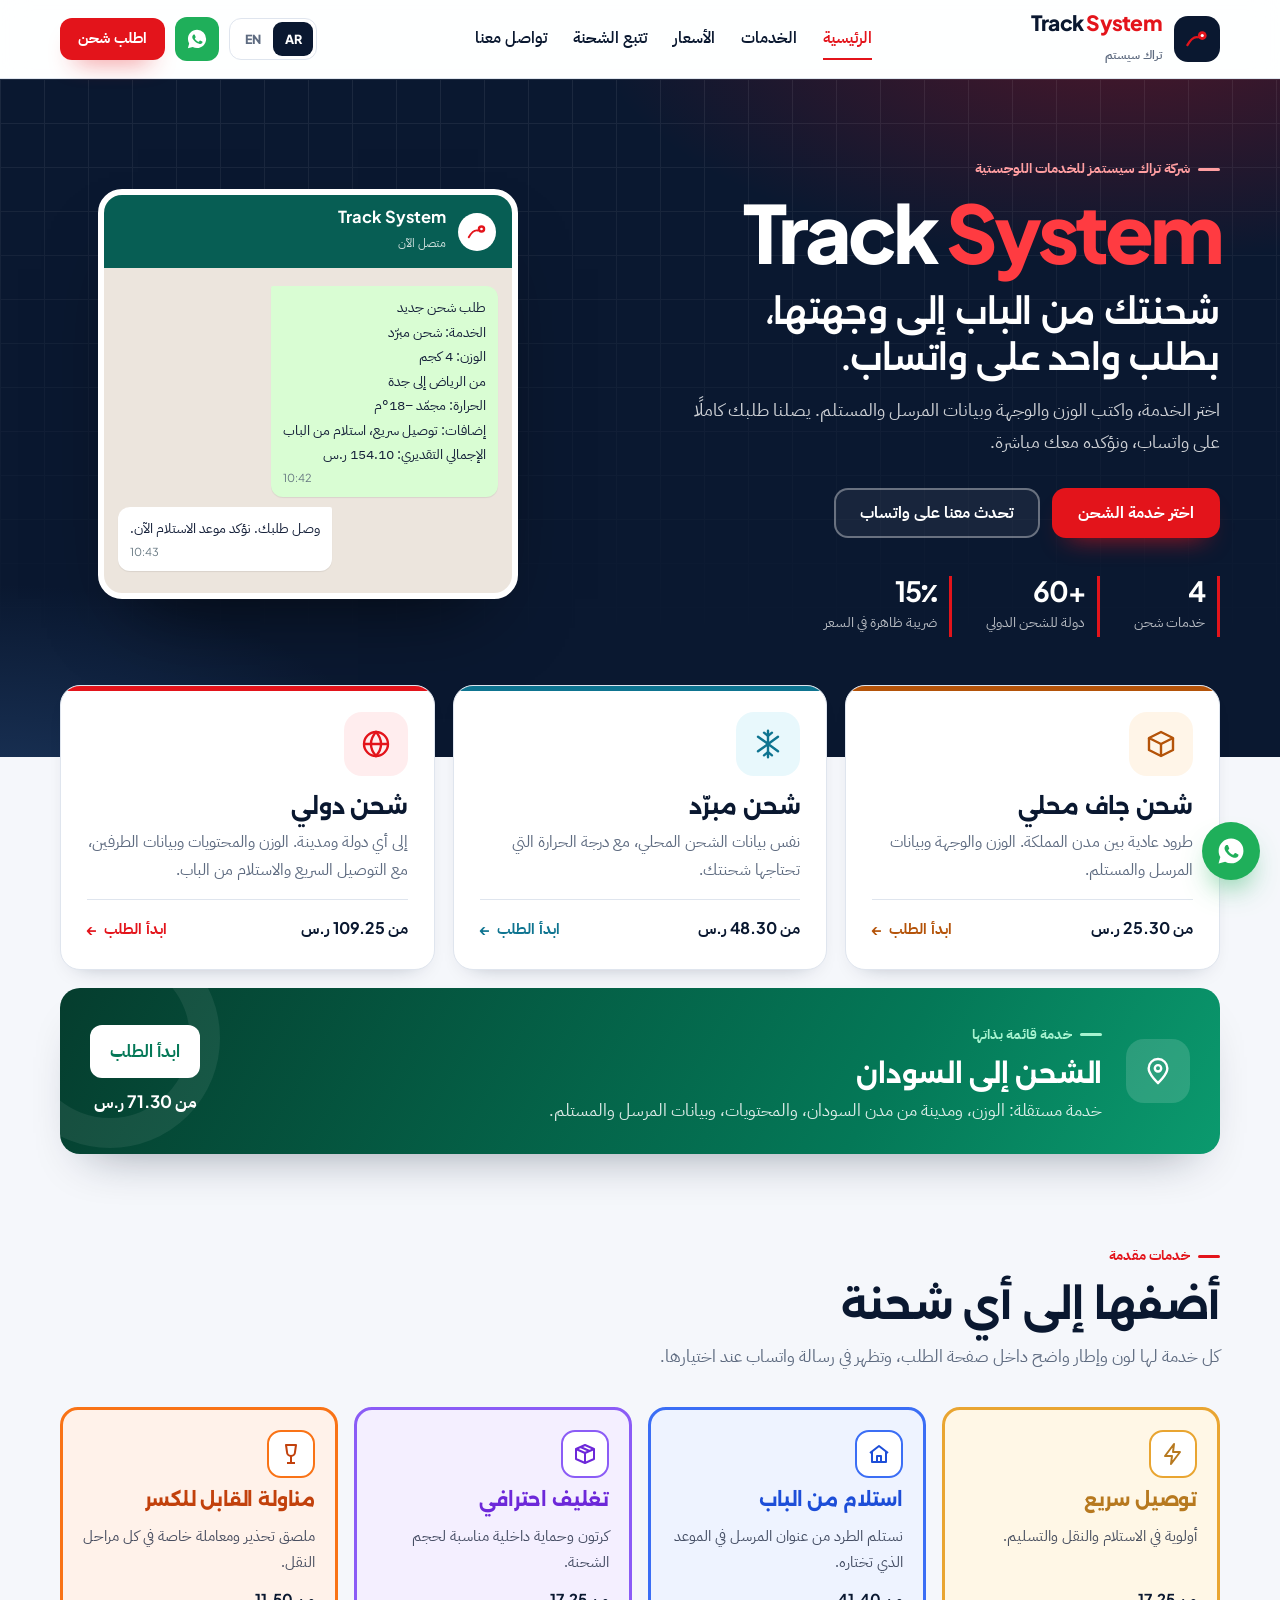
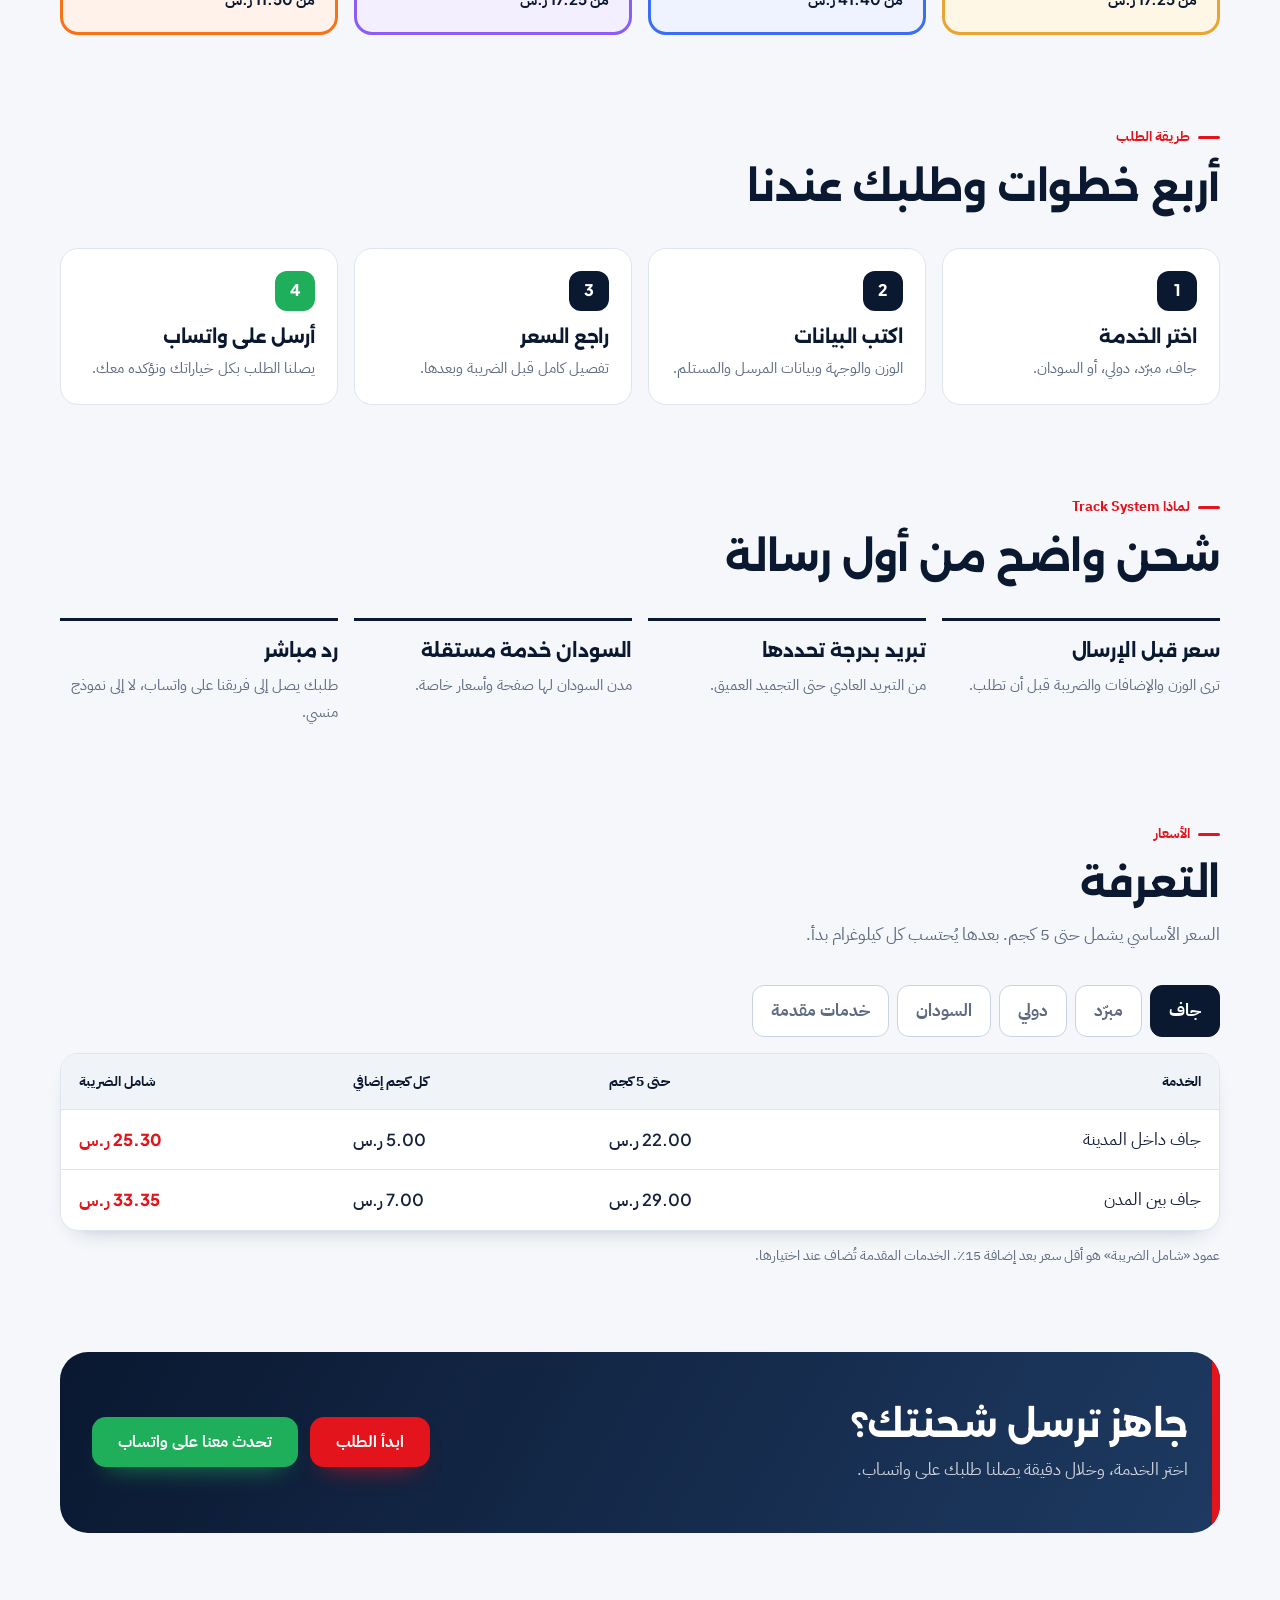
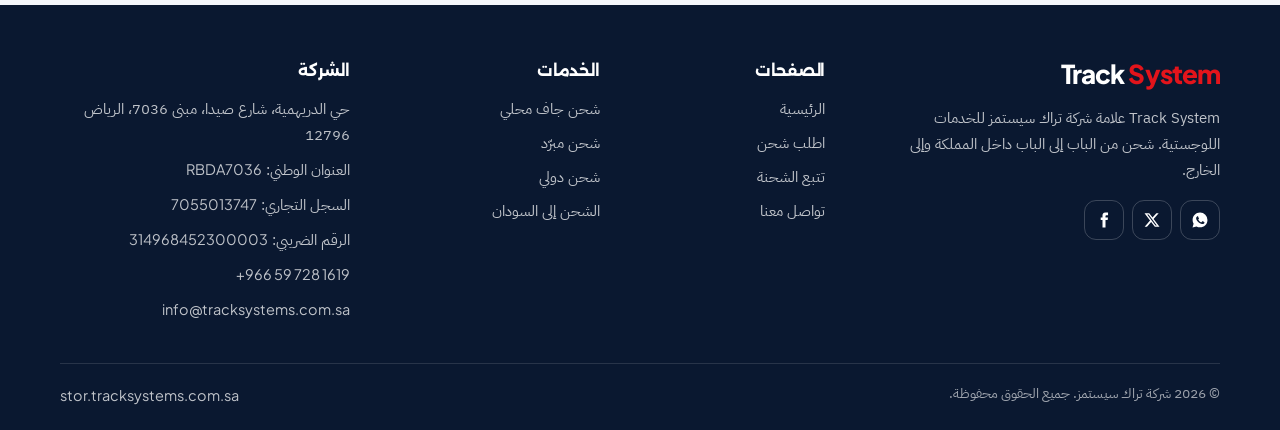
==== commit 61cf3cbf: "Add files via upload" ====
--- a/index.html
+++ b/index.html
@@ -1,538 +1,259 @@
-<!DOCTYPE html>
-<html lang="ar" dir="rtl">
-<head>
-  <meta charset="UTF-8">
-  <meta name="viewport" content="width=device-width, initial-scale=1">
-  <meta name="theme-color" content="#050505">
-  <meta name="description" content="فالكون شيب — شريكك للشحن من الباب إلى الباب. شحن محلي ودولي من الرياض.">
-  <title>FalconShip — شريكك للشحن من الباب إلى الباب</title>
-  <link rel="preconnect" href="https://fonts.googleapis.com">
-  <link rel="preconnect" href="https://fonts.gstatic.com" crossorigin>
-  <link href="https://fonts.googleapis.com/css2?family=DM+Sans:ital,opsz,wght@0,9..40,400;0,9..40,500;0,9..40,600;0,9..40,700&family=IBM+Plex+Sans+Arabic:wght@400;500;600;700&display=swap" rel="stylesheet">
-  <link rel="icon" href="data:image/svg+xml,%3Csvg xmlns='http://www.w3.org/2000/svg' viewBox='0 0 40 40'%3E%3Crect width='40' height='40' rx='8' fill='%23050505'/%3E%3Cpath fill='%23c6ff00' d='M7 23c2.2-8.5 8.8-14.8 17.2-16.2L32 4.5c-1.6 4.2-2.2 7-1.6 10.2 4.2-.8 7.8-2.8 11.6-6.2-1.4 5.2-2.6 8.6-2.4 12 .2 3.2 2 6.2 5.4 9.2-5.4.1-9.2-.9-12.2-2.6l-2 7.6-5.8-5.4C19.4 30.2 14.2 29.4 7 23z'/%3E%3C/svg%3E">
-  <link rel="stylesheet" href="styles.css">
-</head>
-<body>
-  <a class="skip-link" href="#main" data-i18n="skip">تخطي إلى المحتوى</a>
-
-  <header class="site-header" id="site-header">
-    <div class="header-inner">
-      <a class="logo" href="#home" data-nav="home" aria-label="FalconShip">
-        <svg class="logo-mark" viewBox="0 0 40 40" aria-hidden="true">
-          <path fill="currentColor" d="M3 22.5C6.5 12 15 5.5 24 4.5L31.5 3.2C30 8.5 29.5 12 30 15.5C33.5 14.5 36.5 12.5 39 10C37.5 15.5 36.8 18.5 37 21.5C37.2 24.5 38.5 27.5 40 30C35.5 30 32 29 29 27.2L27.2 34L22 29.2C16.5 30.2 10 29.5 3 22.5Z"/>
-        </svg>
-        <span class="logo-text">
-          <span class="logo-word">Falcon<span>Ship</span></span>
-          <span class="logo-sub" data-i18n="logo.sub">لوجستيات سعودية</span>
-        </span>
-      </a>
-
-      <nav class="nav" id="site-nav" aria-label="Primary">
-        <a href="#home" data-nav="home" class="is-active" data-i18n="nav.home">الرئيسية</a>
-        <a href="#calculator" data-nav="calculator" data-i18n="nav.calc">حاسبة السعر</a>
-        <a href="#pickup" data-nav="pickup" data-i18n="nav.pickup">جدولة استلام</a>
-        <a href="#about" data-nav="about" data-i18n="nav.about">عن الشركة</a>
-      </nav>
-
-      <div class="header-actions">
-        <div class="lang-toggle" role="group" aria-label="Language" data-i18n-aria="aria.lang">
-          <button type="button" class="lang-btn is-active" data-lang="ar" aria-pressed="true">ع</button>
-          <button type="button" class="lang-btn" data-lang="en" aria-pressed="false">EN</button>
-        </div>
-        <a class="btn btn-primary header-cta" href="#calculator" data-nav="calculator">
-          <span data-i18n="cta.quote">حسب السعر</span>
-        </a>
-        <button
-          type="button"
-          class="menu-toggle"
-          id="menu-toggle"
-          aria-controls="site-nav"
-          aria-expanded="false"
-          data-i18n-aria="aria.menu"
-        >
-          <span class="menu-toggle-bar"></span>
-          <span class="menu-toggle-bar"></span>
-          <span class="menu-toggle-bar"></span>
-        </button>
-      </div>
-    </div>
-  </header>
-
-  <main id="main">
-    <!-- HOME -->
-    <section class="view is-active" id="view-home" data-view-panel="home">
-      <div class="hero">
-        <div class="hero-grid" aria-hidden="true"></div>
-        <div class="container hero-layout">
-          <div class="hero-copy fade-up">
-            <p class="eyebrow" data-i18n="hero.eyebrow">لوجستيات فاخرة في المملكة</p>
-            <h1>
-              <span data-i18n="hero.title1">نصل بسرعة.</span>
-              <span data-i18n="hero.title2">ننفذ بكفاءة.</span>
-            </h1>
-            <p class="lead" data-i18n="hero.lead">شريكك للشحن من الباب إلى الباب. تغطية داخل المملكة وإلى الخليج وآسيا وأوروبا وأمريكا الشمالية، مع تتبع حتى التسليم.</p>
-            <div class="hero-actions">
-              <a class="btn btn-primary" href="#calculator" data-nav="calculator">
-                <span data-i18n="cta.quote">حسب السعر</span>
-                <svg viewBox="0 0 20 20" aria-hidden="true"><path fill="currentColor" d="M4 10h10.2l-3.6-3.6L12 5l6 5-6 5-1.4-1.4 3.6-3.6H4z"/></svg>
-              </a>
-              <a class="btn btn-ghost" href="#pickup" data-nav="pickup">
-                <span data-i18n="cta.pickup">جدولة استلام</span>
-              </a>
-            </div>
-            <p class="hero-meta">
-              <span data-i18n="hero.meta">تغطية وطنية · أداء احترافي · التزام بالمواعيد</span>
-            </p>
-          </div>
-
-          <div class="hero-visual fade-up fade-up-delay">
-            <div class="map-card">
-              <svg class="sa-map" viewBox="0 0 520 380" role="img" aria-labelledby="map-title">
-                <title id="map-title" data-i18n="map.title">خريطة تغطية المملكة</title>
-                <defs>
-                  <filter id="glow" x="-40%" y="-40%" width="180%" height="180%">
-                    <feGaussianBlur stdDeviation="2.4" result="b"/>
-                    <feMerge>
-                      <feMergeNode in="b"/>
-                      <feMergeNode in="SourceGraphic"/>
-                    </feMerge>
-                  </filter>
-                </defs>
-                <path class="sa-land" d="M78 108C108 58 168 36 236 42C310 50 378 82 428 128C452 148 470 172 478 192C482 204 468 212 452 206C468 228 482 258 478 288C472 322 430 348 372 358C312 368 250 364 198 344C154 328 122 298 102 256C80 208 72 160 78 108Z"/>
-                <path class="sa-route" d="M268 198C210 192 160 188 132 208"/>
-                <path class="sa-route" d="M268 198C330 176 390 158 432 168"/>
-                <path class="sa-route sa-route-slow" d="M132 208C168 258 198 308 214 328"/>
-                <circle class="city-dot hub" cx="268" cy="198" r="6"/>
-                <circle class="city-dot" cx="132" cy="208" r="4"/>
-                <circle class="city-dot" cx="432" cy="168" r="4"/>
-                <circle class="city-dot" cx="214" cy="328" r="4"/>
-                <circle class="city-dot" cx="128" cy="112" r="3.5"/>
-                <text class="map-label" x="282" y="190" data-i18n="city.riyadh">الرياض</text>
-                <text class="map-label" x="86" y="198" data-i18n="city.jeddah">جدة</text>
-                <text class="map-label" x="442" y="156" data-i18n="city.dammam">الدمام</text>
-                <text class="map-label" x="228" y="348" data-i18n="city.abha">أبها</text>
-                <text class="map-label" x="140" y="102" data-i18n="city.tabuk">تبوك</text>
-              </svg>
-              <div class="route-chips">
-                <article class="route-chip">
-                  <span class="route-chip-pair" data-i18n="hero.chip1">الرياض ↔ جدة</span>
-                  <strong data-i18n="hero.chip1t">1–2 أيام</strong>
-                  <small data-i18n="hero.chipMeta">مدة التوصيل</small>
-                </article>
-                <article class="route-chip">
-                  <span class="route-chip-pair" data-i18n="hero.chip2">الرياض ↔ الدمام</span>
-                  <strong data-i18n="hero.chip2t">1–2 أيام</strong>
-                  <small data-i18n="hero.chipMeta">مدة التوصيل</small>
-                </article>
-                <article class="route-chip">
-                  <span class="route-chip-pair" data-i18n="hero.chip3">جدة ↔ أبها</span>
-                  <strong data-i18n="hero.chip3t">2–3 أيام</strong>
-                  <small data-i18n="hero.chipMeta">مدة التوصيل</small>
-                </article>
-              </div>
-            </div>
-          </div>
-        </div>
-      </div>
-
-      <section class="section carriers" aria-labelledby="carriers-title">
-        <div class="container">
-          <p class="section-kicker" data-i18n="trust.kicker">شركاء التوصيل</p>
-          <h2 id="carriers-title" class="section-title-sm" data-i18n="trust.title">نعتمد شبكات موثوقة داخل المملكة وخارجها</h2>
-          <ul class="carrier-row">
-            <li>Saudi Post</li>
-            <li>Aramex</li>
-            <li>DHL</li>
-            <li>FedEx</li>
-          </ul>
-        </div>
-      </section>
-
-      <section class="section split-section" aria-labelledby="split-title">
-        <div class="container">
-          <p class="section-kicker" data-i18n="split.kicker">الخدمات</p>
-          <h2 id="split-title" class="section-title" data-i18n="split.title">محلي بسرعة. دولي بوضوح.</h2>
-          <div class="split-grid">
-            <article class="split-card">
-              <p class="split-tag" data-i18n="split.domTag">داخل المملكة</p>
-              <h3 data-i18n="split.domTitle">شحن محلي من الباب إلى الباب</h3>
-              <p data-i18n="split.domBody">استلام من مدينتك وتسليم إلى أي مدينة رئيسية خلال 1–3 أيام عمل. مسار واحد، رقم تتبّع واحد، بدون تحويلات غامضة.</p>
-              <p class="split-stat"><span>1–3</span> <span data-i18n="split.domStat">أيام عمل</span></p>
-            </article>
-            <article class="split-card">
-              <p class="split-tag" data-i18n="split.intTag">دولي</p>
-              <h3 data-i18n="split.intTitle">شحن جوي إلى أهم الأسواق</h3>
-              <p data-i18n="split.intBody">الخليج وآسيا وأوروبا وأمريكا الشمالية عبر الجو خلال 5–8 أيام. سعر يُحسب قبل الإرسال، وتتبع حتى التسليم.</p>
-              <p class="split-stat"><span>5–8</span> <span data-i18n="split.intStat">أيام للشحن الجوي</span></p>
-            </article>
-          </div>
-        </div>
-      </section>
-
-      <section class="section why-section" aria-labelledby="why-title">
-        <div class="container">
-          <p class="section-kicker" data-i18n="why.kicker">لماذا فالكون شيب</p>
-          <h2 id="why-title" class="section-title" data-i18n="why.title">طبقة تشغيل أوضح فوق شبكات الشحن</h2>
-          <div class="why-grid">
-            <article class="why-card">
-              <div class="why-icon" aria-hidden="true">
-                <svg viewBox="0 0 24 24"><path fill="none" stroke="currentColor" stroke-width="1.6" d="M12 21s7-5.4 7-11a7 7 0 1 0-14 0c0 5.6 7 11 7 11z"/><circle cx="12" cy="10" r="2.2" fill="currentColor"/></svg>
-              </div>
-              <h3 data-i18n="why.c1t">تغطية وطنية</h3>
-              <p data-i18n="why.c1b">من الرياض إلى جدة والدمام ومكة والمدينة وأبها وتبوك — شبكة تصل المدن الرئيسية دون تأخير غير مبرر.</p>
-            </article>
-            <article class="why-card">
-              <div class="why-icon" aria-hidden="true">
-                <svg viewBox="0 0 24 24"><path fill="none" stroke="currentColor" stroke-width="1.6" d="M4 12h4l2-6 4 12 2-6h4"/></svg>
-              </div>
-              <h3 data-i18n="why.c2t">تتبّع لحظي</h3>
-              <p data-i18n="why.c2b">رقم شحنة واحد ومسار واضح عند كل مرحلة: الاستلام، النقل، الخروج للتوصيل، ثم التسليم.</p>
-            </article>
-            <article class="why-card">
-              <div class="why-icon" aria-hidden="true">
-                <svg viewBox="0 0 24 24"><path fill="none" stroke="currentColor" stroke-width="1.6" d="M4 7h16M4 12h10M4 17h7"/><path fill="none" stroke="currentColor" stroke-width="1.6" d="M16 14l2 2 4-4"/></svg>
-              </div>
-              <h3 data-i18n="why.c3t">أسعار شفافة</h3>
-              <p data-i18n="why.c3b">احسب سعرك قبل أن تغادر الشحنة بابك. المعادلة ظاهرة، والرقم الذي تراه هو الرقم الذي يُفوتر.</p>
-            </article>
-            <article class="why-card">
-              <div class="why-icon" aria-hidden="true">
-                <svg viewBox="0 0 24 24"><path fill="none" stroke="currentColor" stroke-width="1.6" d="M5 19l2.2-6.4A8 8 0 1 1 19 12"/><path fill="currentColor" d="M5 19l4.5-1.2-2.2-2.8z"/></svg>
-              </div>
-              <h3 data-i18n="why.c4t">دعم عبر واتساب</h3>
-              <p data-i18n="why.c4b">فريق العمليات في الرياض يرد على واتساب خلال ساعات العمل. بلا قوائم انتظار وبلا تحويلات بين الأقسام.</p>
-            </article>
-          </div>
-        </div>
-      </section>
-
-      <section class="section track-section" aria-labelledby="track-title">
-        <div class="container track-layout">
-          <div class="track-intro">
-            <p class="section-kicker" data-i18n="track.kicker">التتبّع</p>
-            <h2 id="track-title" class="section-title" data-i18n="track.title">شحنة واحدة. مسار واضح.</h2>
-            <p class="lead-sm" data-i18n="track.lead">كل شحنة تحمل رقم فالكون شيب، وتظهر مرحلتها الحالية لحظة بلحظة — من الاستلام في الرياض حتى الباب في جدة أو أي مدينة أخرى.</p>
-          </div>
-          <article class="track-card">
-            <header class="track-card-head">
-              <div>
-                <p class="track-id-label" data-i18n="track.idLabel">رقم الشحنة</p>
-                <p class="track-id">FS-8842-RUH</p>
-              </div>
-              <span class="track-status" data-i18n="track.status">خرج للتوصيل</span>
-            </header>
-            <p class="track-route">
-              <span data-i18n="city.riyadh">الرياض</span>
-              <span class="track-arrow" aria-hidden="true"></span>
-              <span data-i18n="city.jeddah">جدة</span>
-            </p>
-            <div class="track-bar" role="progressbar" aria-valuemin="0" aria-valuemax="100" aria-valuenow="72" aria-label="72%">
-              <span class="track-bar-fill"></span>
-            </div>
-            <ol class="track-steps">
-              <li class="is-done" data-i18n="track.s1">تم الاستلام</li>
-              <li class="is-done" data-i18n="track.s2">في الطريق</li>
-              <li class="is-current" data-i18n="track.s3">خرج للتوصيل</li>
-              <li data-i18n="track.s4">تم التسليم</li>
-            </ol>
-            <p class="track-note" data-i18n="track.note">نموذج تتبّع تفاعلي</p>
-          </article>
-        </div>
-      </section>
-
-      <section class="section reviews-section" aria-labelledby="reviews-title">
-        <div class="container">
-          <p class="section-kicker" data-i18n="rev.kicker">آراء العملاء</p>
-          <h2 id="reviews-title" class="section-title" data-i18n="rev.title">يثق بنا تجّار يشحنون كل أسبوع</h2>
-          <div class="reviews-grid">
-            <blockquote class="review-card">
-              <p data-i18n="rev.1q">التسليم إلى جدة خلال يومين، والتتبّع واضح من الاستلام حتى الباب. صرنا نعتمد عليهم لكل شحناتنا الأسبوعية.</p>
-              <footer>
-                <strong data-i18n="rev.1n">نورة العتيبي</strong>
-                <span data-i18n="rev.1r">مديرة العمليات، متاجر نجد</span>
-              </footer>
-            </blockquote>
-            <blockquote class="review-card">
-              <p data-i18n="rev.2q">حاسبة السعر وفّرت علينا الوقت. الرقم الذي يظهر هو الرقم الذي يُفوتر — وهذا نادر في قطاع الشحن.</p>
-              <footer>
-                <strong data-i18n="rev.2n">فهد القحطاني</strong>
-                <span data-i18n="rev.2r">مؤسس، متجر سدرة</span>
-              </footer>
-            </blockquote>
-            <blockquote class="review-card">
-              <p data-i18n="rev.3q">الشحن المبرّد إلى الدمام وصل بدرجة حرارة مستقرة. التعامل احترافي من جدولة الاستلام حتى التسليم.</p>
-              <footer>
-                <strong data-i18n="rev.3n">لمى الشهري</strong>
-                <span data-i18n="rev.3r">مسؤولة اللوجستيات، مزارع طيبة</span>
-              </footer>
-            </blockquote>
-          </div>
-        </div>
-      </section>
-
-      <section class="section cta-section">
-        <div class="container cta-banner">
-          <div>
-            <h2 data-i18n="cta.title">جاهز تشحن؟</h2>
-            <p data-i18n="cta.lead">احسب سعرك خلال ثوانٍ، أو اطلب استلامًا من بابك اليوم.</p>
-          </div>
-          <div class="hero-actions">
-            <a class="btn btn-primary" href="#calculator" data-nav="calculator">
-              <span data-i18n="cta.quote">حسب السعر</span>
-            </a>
-            <a class="btn btn-ghost" href="#pickup" data-nav="pickup">
-              <span data-i18n="cta.pickup">جدولة استلام</span>
-            </a>
-          </div>
-        </div>
-      </section>
-    </section>
-
-    <!-- CALCULATOR -->
-    <section class="view" id="view-calculator" data-view-panel="calculator">
-      <div class="page-hero">
-        <div class="container">
-          <p class="section-kicker" data-i18n="calc.kicker">التسعير</p>
-          <h1 data-i18n="calc.title">حاسبة سعر الشحن</h1>
-          <p class="lead" data-i18n="calc.lead">أدخل المسار والوزن ونوع الشحنة. يظهر السعر بالريال مع تفصيل الأساس والوزن وأي تعديل حسب النوع.</p>
-        </div>
-      </div>
-      <div class="container calc-layout">
-        <form class="panel calc-form" id="calc-form" novalidate>
-          <div class="field-row">
-            <div class="field">
-              <label for="calc-from" data-i18n="calc.from">من</label>
-              <select id="calc-from" name="from" required>
-                <option value="riyadh" selected data-i18n="city.riyadh">الرياض</option>
-                <option value="jeddah" data-i18n="city.jeddah">جدة</option>
-                <option value="dammam" data-i18n="city.dammam">الدمام</option>
-                <option value="makkah" data-i18n="city.makkah">مكة</option>
-                <option value="madinah" data-i18n="city.madinah">المدينة</option>
-                <option value="abha" data-i18n="city.abha">أبها</option>
-                <option value="tabuk" data-i18n="city.tabuk">تبوك</option>
-              </select>
-            </div>
-            <div class="field">
-              <label for="calc-to" data-i18n="calc.to">إلى</label>
-              <select id="calc-to" name="to" required>
-                <optgroup label="المملكة" data-i18n-label="calc.groupKsa">
-                  <option value="riyadh" data-i18n="city.riyadh">الرياض</option>
-                  <option value="jeddah" selected data-i18n="city.jeddah">جدة</option>
-                  <option value="dammam" data-i18n="city.dammam">الدمام</option>
-                  <option value="makkah" data-i18n="city.makkah">مكة</option>
-                  <option value="madinah" data-i18n="city.madinah">المدينة</option>
-                  <option value="abha" data-i18n="city.abha">أبها</option>
-                  <option value="tabuk" data-i18n="city.tabuk">تبوك</option>
-                </optgroup>
-                <optgroup label="دولي" data-i18n-label="calc.groupInt">
-                  <option value="gcc" data-i18n="region.gcc">دول الخليج</option>
-                  <option value="asia" data-i18n="region.asia">آسيا</option>
-                  <option value="europe" data-i18n="region.europe">أوروبا</option>
-                  <option value="na" data-i18n="region.na">أمريكا الشمالية</option>
-                </optgroup>
-              </select>
-            </div>
-          </div>
-
-          <div class="field">
-            <div class="field-head">
-              <label for="calc-weight" data-i18n="calc.weight">الوزن (كجم)</label>
-              <span class="weight-readout"><span id="weight-value">2</span> kg</span>
-            </div>
-            <input id="calc-weight" name="weight" type="range" min="0.5" max="50" step="0.5" value="2">
-            <div class="weight-scale" aria-hidden="true"><span>0.5</span><span>50</span></div>
-          </div>
-
-          <fieldset class="field">
-            <legend data-i18n="calc.type">نوع الشحنة</legend>
-            <div class="choice-grid" role="radiogroup">
-              <label class="choice">
-                <input type="radio" name="type" value="documents">
-                <span data-i18n="calc.documents">مستندات</span>
-                <small data-i18n="calc.documentsHint">× 0.85</small>
-              </label>
-              <label class="choice">
-                <input type="radio" name="type" value="parcels" checked>
-                <span data-i18n="calc.parcels">طرود</span>
-                <small data-i18n="calc.parcelsHint">سعر أساسي</small>
-              </label>
-              <label class="choice">
-                <input type="radio" name="type" value="refrigerated">
-                <span data-i18n="calc.refrigerated">مبرّد</span>
-                <small data-i18n="calc.refrigeratedHint">× 1.35</small>
-              </label>
-            </div>
-          </fieldset>
-
-          <div class="field">
-            <label for="calc-service" data-i18n="calc.service">الخدمة</label>
-            <input id="calc-service" type="text" readonly value="" aria-live="polite">
-          </div>
-        </form>
-
-        <aside class="panel quote-card" aria-live="polite">
-          <p class="quote-kicker" data-i18n="calc.quote">عرض السعر</p>
-          <p class="quote-route" id="quote-route">الرياض → جدة</p>
-          <p class="quote-total"><span id="quote-total">32</span> <span class="quote-currency" id="quote-currency">ر.س</span></p>
-          <p class="quote-eta" id="quote-eta"></p>
-          <dl class="quote-breakdown" id="quote-breakdown"></dl>
-          <p class="form-error" id="quote-error" hidden></p>
-          <button type="button" class="btn btn-primary btn-block" id="copy-quote">
-            <span data-i18n="calc.copy">نسخ ملخص العرض</span>
-          </button>
-        </aside>
-      </div>
-    </section>
-
-    <!-- PICKUP -->
-    <section class="view" id="view-pickup" data-view-panel="pickup">
-      <div class="page-hero">
-        <div class="container">
-          <p class="section-kicker" data-i18n="pickup.kicker">الاستلام</p>
-          <h1 data-i18n="pickup.title">جدولة استلام من الباب</h1>
-          <p class="lead" data-i18n="pickup.lead">أدخل بياناتك ونافذة الوقت. نؤكد الموعد عبر واتساب ونرسل رقم مرجع فور تسجيل الطلب.</p>
-        </div>
-      </div>
-      <div class="container pickup-layout">
-        <form class="panel pickup-form" id="pickup-form" novalidate>
-          <div class="field-row">
-            <div class="field">
-              <label for="pickup-name" data-i18n="pickup.name">الاسم الكامل</label>
-              <input id="pickup-name" name="name" type="text" autocomplete="name" required minlength="2">
-              <p class="field-error" id="err-name" hidden></p>
-            </div>
-            <div class="field">
-              <label for="pickup-phone" data-i18n="pickup.phone">الجوال</label>
-              <input id="pickup-phone" name="phone" type="tel" inputmode="tel" autocomplete="tel" required placeholder="05xxxxxxxx" data-i18n-placeholder="pickup.phonePh">
-              <p class="field-hint" data-i18n="pickup.phoneHint">رقم سعودي يبدأ بـ 05 أو +9665</p>
-              <p class="field-error" id="err-phone" hidden></p>
-            </div>
-          </div>
-          <div class="field-row">
-            <div class="field">
-              <label for="pickup-city" data-i18n="pickup.city">المدينة</label>
-              <select id="pickup-city" name="city" required>
-                <option value="" data-i18n="pickup.cityPh">اختر المدينة</option>
-                <option value="riyadh" data-i18n="city.riyadh">الرياض</option>
-                <option value="jeddah" data-i18n="city.jeddah">جدة</option>
-                <option value="dammam" data-i18n="city.dammam">الدمام</option>
-                <option value="makkah" data-i18n="city.makkah">مكة</option>
-                <option value="madinah" data-i18n="city.madinah">المدينة</option>
-                <option value="abha" data-i18n="city.abha">أبها</option>
-                <option value="tabuk" data-i18n="city.tabuk">تبوك</option>
-              </select>
-              <p class="field-error" id="err-city" hidden></p>
-            </div>
-            <div class="field">
-              <label for="pickup-date" data-i18n="pickup.date">التاريخ</label>
-              <input id="pickup-date" name="date" type="date" required>
-              <p class="field-error" id="err-date" hidden></p>
-            </div>
-          </div>
-          <div class="field">
-            <label for="pickup-window" data-i18n="pickup.window">نافذة الوقت</label>
-            <select id="pickup-window" name="window" required>
-              <option value="" data-i18n="pickup.windowPh">اختر النافذة</option>
-              <option value="morning" data-i18n="pickup.w1">صباحًا 08:00–12:00</option>
-              <option value="afternoon" data-i18n="pickup.w2">ظهرًا 12:00–16:00</option>
-              <option value="evening" data-i18n="pickup.w3">مساءً 16:00–20:00</option>
-            </select>
-            <p class="field-error" id="err-window" hidden></p>
-          </div>
-          <div class="field">
-            <label for="pickup-notes" data-i18n="pickup.notes">ملاحظات الشحنة</label>
-            <textarea id="pickup-notes" name="notes" rows="4" maxlength="300" data-i18n-placeholder="pickup.notesPh" placeholder="عدد الطرود، محتويات حسّاسة، تعليمات البوابة…"></textarea>
-          </div>
-          <button type="submit" class="btn btn-primary btn-block">
-            <span data-i18n="pickup.submit">تأكيد جدولة الاستلام</span>
-          </button>
-        </form>
-
-        <div class="panel pickup-success" id="pickup-success" hidden>
-          <p class="success-kicker" data-i18n="pickup.successKicker">تم تسجيل الطلب</p>
-          <h2 data-i18n="pickup.successTitle">استلامك مجدول</h2>
-          <p class="lead-sm" data-i18n="pickup.successBody">سنؤكد النافذة عبر واتساب. احتفظ برقم المرجع عند التواصل معنا.</p>
-          <p class="ref-label" data-i18n="pickup.ref">رقم المرجع</p>
-          <p class="ref-number" id="pickup-ref">FS-0000</p>
-          <button type="button" class="btn btn-ghost" id="pickup-reset">
-            <span data-i18n="pickup.another">جدولة شحنة أخرى</span>
-          </button>
-        </div>
-      </div>
-    </section>
-
-    <!-- ABOUT -->
-    <section class="view" id="view-about" data-view-panel="about">
-      <div class="page-hero">
-        <div class="container">
-          <p class="section-kicker" data-i18n="about.kicker">الشركة</p>
-          <h1 data-i18n="about.title">نبني شبكة شحن تثق بها الأعمال السعودية</h1>
-        </div>
-      </div>
-      <div class="container about-layout">
-        <div class="about-prose">
-          <p data-i18n="about.p1">فالكون شيب شركة لوجستيات مقرها الرياض، متخصصة في الشحن من الباب إلى الباب داخل المملكة وإلى أهم الأسواق العالمية.</p>
-          <p data-i18n="about.p2">نعمل بوصفنا طبقة تنسيق فوق شبكات البريد السعودي وأرامكس وDHL وFedEx: نستلم من بابك، نختار المسار الأنسب، ونسلّم مع تتبع واضح حتى الاستلام.</p>
-          <p data-i18n="about.p3">الرياض مركز التوزيع الطبيعي للمملكة — ومنها نصل جدة والدمام والجنوب والشمال خلال أيام معدودة، ونربط الشحنات الدولية جوًا خلال أسبوع.</p>
-        </div>
-        <aside class="about-aside">
-          <article class="panel">
-            <h2 data-i18n="about.hq">المقر</h2>
-            <p data-i18n="about.hqCity">الرياض، المملكة العربية السعودية</p>
-            <p class="muted" data-i18n="about.hoursVal">الأحد–الخميس · 09:00–18:00</p>
-          </article>
-          <article class="panel">
-            <h2 data-i18n="about.support">دعم واتساب أولاً</h2>
-            <p data-i18n="about.supportBody">عملاؤنا يفضّلون الرد السريع على المكالمات الطويلة. راسل العمليات مباشرة.</p>
-            <p><a href="https://wa.me/966112345678" dir="ltr">+966 11 234 5678</a></p>
-            <p><a href="mailto:hello@falconship.sa">hello@falconship.sa</a></p>
-          </article>
-        </aside>
-      </div>
-    </section>
-  </main>
-
-  <footer class="site-footer">
-    <div class="container footer-grid">
-      <div class="footer-brand">
-        <a class="logo" href="#home" data-nav="home">
-          <svg class="logo-mark" viewBox="0 0 40 40" aria-hidden="true">
-            <path fill="currentColor" d="M3 22.5C6.5 12 15 5.5 24 4.5L31.5 3.2C30 8.5 29.5 12 30 15.5C33.5 14.5 36.5 12.5 39 10C37.5 15.5 36.8 18.5 37 21.5C37.2 24.5 38.5 27.5 40 30C35.5 30 32 29 29 27.2L27.2 34L22 29.2C16.5 30.2 10 29.5 3 22.5Z"/>
-          </svg>
-          <span class="logo-word">Falcon<span>Ship</span></span>
-        </a>
-        <p data-i18n="footer.tag">شريكك للشحن من الباب إلى الباب</p>
-      </div>
-      <div>
-        <h2 data-i18n="footer.services">الخدمات</h2>
-        <ul>
-          <li><a href="#calculator" data-nav="calculator" data-i18n="nav.calc">حاسبة السعر</a></li>
-          <li><a href="#pickup" data-nav="pickup" data-i18n="nav.pickup">جدولة استلام</a></li>
-          <li><span data-i18n="split.domTitle">شحن محلي من الباب إلى الباب</span></li>
-          <li><span data-i18n="footer.int">شحن جوي دولي</span></li>
-        </ul>
-      </div>
-      <div>
-        <h2 data-i18n="footer.company">الشركة</h2>
-        <ul>
-          <li><a href="#home" data-nav="home" data-i18n="nav.home">الرئيسية</a></li>
-          <li><a href="#about" data-nav="about" data-i18n="nav.about">عن الشركة</a></li>
-        </ul>
-      </div>
-      <div>
-        <h2 data-i18n="footer.contact">تواصل</h2>
-        <ul>
-          <li><a href="https://wa.me/966112345678" dir="ltr">+966 11 234 5678</a></li>
-          <li><a href="mailto:hello@falconship.sa">hello@falconship.sa</a></li>
-          <li data-i18n="about.hqCity">الرياض، المملكة العربية السعودية</li>
-        </ul>
-      </div>
-    </div>
-    <div class="container footer-bottom">
-      <p data-i18n="footer.copy">© 2026 FalconShip Logistics. الرياض.</p>
-    </div>
-  </footer>
-
-  <script src="app.js"></script>
-</body>
-</html>
+<!DOCTYPE html>
+<html lang="ar" dir="rtl">
+<head>
+<meta charset="UTF-8">
+<meta name="viewport" content="width=device-width, initial-scale=1.0">
+<meta name="theme-color" content="#0A1830">
+<title>Track System | تراك سيستم للشحن</title>
+<meta name="description" content="Track System من شركة تراك سيستمز: شحن جاف ومبرّد داخل السعودية، شحن دولي، وشحن إلى السودان. اطلب وأرسل طلبك على واتساب.">
+<link rel="icon" href="logo.png">
+<link rel="stylesheet" href="styles.css">
+</head>
+<body>
+<header class="site-header">
+  <div class="wrap nav">
+    <a href="index.html" class="brand" aria-label="Track System">
+      <span class="brand-mark"><img src="logo.png" alt="" onerror="this.parentNode.classList.add('no-logo');this.remove()"><svg viewBox="0 0 32 32" fill="none" aria-hidden="true"><path d="M5 23c4-7 8-10 12-9" stroke="#E3141B" stroke-width="2.6" stroke-linecap="round"/><circle cx="22" cy="12" r="5" fill="#E3141B"/><circle cx="22" cy="12" r="1.8" fill="#fff"/></svg></span>
+      <span class="brand-text"><span class="brand-en">Track <i>System</i></span><span class="brand-sub" data-i18n="brand_sub">تراك سيستم</span></span>
+    </a>
+    <nav class="nav-links" id="navLinks">
+      <a href="index.html" aria-current="page" data-i18n="nav_home">الرئيسية</a>
+      <a href="index.html#services" data-i18n="nav_services">الخدمات</a>
+      <a href="index.html#rates" data-i18n="nav_rates">الأسعار</a>
+      <a href="tracking.html" data-i18n="nav_track">تتبع الشحنة</a>
+      <a href="contact.html" data-i18n="nav_contact">تواصل معنا</a>
+    </nav>
+    <div class="nav-right">
+      <div class="lang-switch" role="group" aria-label="Language">
+        <button type="button" data-lang="ar">AR</button>
+        <button type="button" data-lang="en">EN</button>
+      </div>
+      <a class="icon-btn" data-wa-hello href="https://wa.me/966597281619" target="_blank" rel="noopener" aria-label="WhatsApp"><svg viewBox="0 0 24 24" fill="currentColor" aria-hidden="true"><path d="M12.04 2C6.58 2 2.13 6.45 2.13 11.91c0 1.75.46 3.45 1.32 4.95L2.05 22l5.25-1.38a9.9 9.9 0 0 0 4.74 1.21h.01c5.46 0 9.91-4.45 9.91-9.91A9.85 9.85 0 0 0 12.04 2Zm5.8 14.03c-.24.68-1.42 1.31-1.96 1.36-.5.05-.97.23-3.27-.68-2.77-1.09-4.52-3.92-4.66-4.1-.13-.18-1.11-1.48-1.11-2.83 0-1.34.7-2 .95-2.28.25-.27.54-.34.72-.34h.52c.17 0 .39-.06.61.47.24.56.79 1.92.86 2.06.07.14.11.3.02.48-.09.18-.14.3-.27.46-.14.16-.29.36-.41.48-.14.14-.28.28-.12.56.16.27.72 1.18 1.54 1.91 1.06.95 1.96 1.24 2.23 1.38.28.14.44.11.6-.07.16-.18.69-.8.88-1.08.18-.27.37-.23.61-.14.25.09 1.58.75 1.85.88.27.14.45.2.52.32.07.11.07.66-.17 1.33Z"/></svg></a>
+      <a href="calculator.html" class="btn btn-primary btn-sm" data-i18n="nav_order">اطلب شحن</a>
+      <button class="burger" type="button" aria-label="Menu" aria-expanded="false"><span></span><span></span><span></span></button>
+    </div>
+  </div>
+</header>
+
+<main>
+  <section class="hero">
+    <div class="wrap hero-grid">
+      <div>
+        <span class="kicker" data-i18n="hero_eyebrow">شركة تراك سيستمز للخدمات اللوجستية</span>
+        <p class="wordmark">Track <i>System</i></p>
+        <h1 data-i18n="hero_h1">شحنتك من الباب إلى وجهتها، بطلب واحد على واتساب.</h1>
+        <p class="lede" data-i18n="hero_lede">اختر الخدمة، واكتب الوزن والوجهة وبيانات المرسل والمستلم. يصلنا طلبك كاملًا على واتساب، ونؤكده معك مباشرة.</p>
+        <div class="hero-actions">
+          <a class="btn btn-primary" href="#services" data-i18n="hero_cta1">اختر خدمة الشحن</a>
+          <a class="btn btn-ghost" data-wa-hello href="https://wa.me/966597281619" target="_blank" rel="noopener" data-i18n="hero_cta2">تحدث معنا على واتساب</a>
+        </div>
+        <div class="hero-stats">
+          <div><b data-i18n="hero_stat1_n">4</b><span data-i18n="hero_stat1_l">خدمات شحن</span></div>
+          <div><b data-i18n="hero_stat2_n">+60</b><span data-i18n="hero_stat2_l">دولة للشحن الدولي</span></div>
+          <div><b data-i18n="hero_stat3_n">15٪</b><span data-i18n="hero_stat3_l">ضريبة ظاهرة في السعر</span></div>
+        </div>
+      </div>
+      <div class="chat" aria-hidden="true">
+        <div class="chat-top">
+          <span class="avatar"><svg viewBox="0 0 32 32" fill="none"><path d="M5 23c4-7 8-10 12-9" stroke="#E3141B" stroke-width="2.6" stroke-linecap="round"/><circle cx="22" cy="12" r="5" fill="#E3141B"/><circle cx="22" cy="12" r="1.8" fill="#fff"/></svg></span>
+          <span><b data-i18n="chat_title">Track System</b><small data-i18n="chat_status">متصل الآن</small></span>
+        </div>
+        <div class="chat-body">
+          <div class="bubble out"><span data-i18n="chat_msg">طلب شحن جديد</span><time>10:42</time></div>
+          <div class="bubble in"><span data-i18n="chat_reply">وصل طلبك. نؤكد موعد الاستلام الآن.</span><time>10:43</time></div>
+        </div>
+      </div>
+    </div>
+  </section>
+
+  <section class="wrap services" id="services">
+    <div class="svc-grid">
+      <a class="svc svc-dry" href="calculator.html?service=dry">
+        <span class="svc-icon" aria-hidden="true"><svg viewBox="0 0 24 24" fill="none" stroke="currentColor" stroke-width="1.8" stroke-linejoin="round"><path d="M3 7.5 12 3l9 4.5-9 4.5L3 7.5Z"/><path d="M3 7.5V16.5L12 21l9-4.5V7.5"/><path d="M12 12v9"/></svg></span>
+        <div>
+          <h3 data-i18n="svc1_h">شحن جاف محلي</h3>
+          <p data-i18n="svc1_p">طرود عادية بين مدن المملكة. الوزن والوجهة وبيانات المرسل والمستلم.</p>
+        </div>
+        <div class="svc-foot"><b data-from="dry">من 25.30 ر.س</b><span class="go" data-i18n="svc_go">ابدأ الطلب</span></div>
+      </a>
+      <a class="svc svc-cold" href="calculator.html?service=cold">
+        <span class="svc-icon" aria-hidden="true"><svg viewBox="0 0 24 24" fill="none" stroke="currentColor" stroke-width="1.8" stroke-linecap="round"><path d="M12 2v20M4.5 6.5l15 11M19.5 6.5l-15 11"/><path d="M9 3.5 12 6l3-2.5M9 20.5 12 18l3 2.5"/></svg></span>
+        <div>
+          <h3 data-i18n="svc2_h">شحن مبرّد</h3>
+          <p data-i18n="svc2_p">نفس بيانات الشحن المحلي، مع درجة الحرارة التي تحتاجها شحنتك.</p>
+        </div>
+        <div class="svc-foot"><b data-from="cold">من 48.30 ر.س</b><span class="go" data-i18n="svc_go">ابدأ الطلب</span></div>
+      </a>
+      <a class="svc svc-intl" href="calculator.html?service=intl">
+        <span class="svc-icon" aria-hidden="true"><svg viewBox="0 0 24 24" fill="none" stroke="currentColor" stroke-width="1.8"><circle cx="12" cy="12" r="9"/><path d="M3 12h18M12 3c2.5 2.8 3.8 6 3.8 9s-1.3 6.2-3.8 9c-2.5-2.8-3.8-6-3.8-9s1.3-6.2 3.8-9Z"/></svg></span>
+        <div>
+          <h3 data-i18n="svc3_h">شحن دولي</h3>
+          <p data-i18n="svc3_p">إلى أي دولة ومدينة. الوزن والمحتويات وبيانات الطرفين، مع التوصيل السريع والاستلام من الباب.</p>
+        </div>
+        <div class="svc-foot"><b data-from="intl">من 109.25 ر.س</b><span class="go" data-i18n="svc_go">ابدأ الطلب</span></div>
+      </a>
+    </div>
+
+    <a class="sudan-banner" href="calculator.html?service=sudan">
+      <span class="svc-icon" aria-hidden="true"><svg viewBox="0 0 24 24" fill="none" stroke="currentColor" stroke-width="1.8"><path d="M12 21s7-6.2 7-11a7 7 0 1 0-14 0c0 4.8 7 11 7 11Z"/><circle cx="12" cy="10" r="2.4"/></svg></span>
+      <div>
+        <span class="kicker" data-i18n="svc4_note">خدمة قائمة بذاتها</span>
+        <h3 data-i18n="svc4_h">الشحن إلى السودان</h3>
+        <p data-i18n="svc4_p">خدمة مستقلة: الوزن، ومدينة من مدن السودان، والمحتويات، وبيانات المرسل والمستلم.</p>
+      </div>
+      <div class="sudan-side">
+        <span class="sudan-go" data-i18n="svc_go">ابدأ الطلب</span>
+        <span class="sudan-price" data-from="sudan">من 71.30 ر.س</span>
+      </div>
+    </a>
+  </section>
+
+  <section class="section" style="padding-bottom:0">
+    <div class="wrap">
+      <div class="sec-head">
+        <span class="kicker" data-i18n="addon_kicker">خدمات مقدمة</span>
+        <h2 data-i18n="addon_h2">أضفها إلى أي شحنة</h2>
+        <p data-i18n="addon_p">كل خدمة لها لون وإطار واضح داخل صفحة الطلب، وتظهر في رسالة واتساب عند اختيارها.</p>
+      </div>
+      <div class="addon-grid">
+        <a class="addon-tile express" href="calculator.html?express=1">
+          <span class="mark" aria-hidden="true"><svg viewBox="0 0 24 24" fill="none" stroke="currentColor" stroke-width="2" stroke-linejoin="round"><path d="M13 2 4 14h7l-1 8 9-12h-7l1-8Z"/></svg></span>
+          <h3 data-i18n="addon_express_h">توصيل سريع</h3>
+          <p data-i18n="addon_express_p">أولوية في الاستلام والنقل والتسليم.</p>
+          <b data-from="express">من 17.25 ر.س</b>
+        </a>
+        <a class="addon-tile pickup" href="calculator.html?pickup=1">
+          <span class="mark" aria-hidden="true"><svg viewBox="0 0 24 24" fill="none" stroke="currentColor" stroke-width="2" stroke-linejoin="round"><path d="M3 11 12 4l9 7"/><path d="M5 10v10h14V10"/><path d="M10 20v-6h4v6"/></svg></span>
+          <h3 data-i18n="addon_pickup_h">استلام من الباب</h3>
+          <p data-i18n="addon_pickup_p">نستلم الطرد من عنوان المرسل في الموعد الذي تختاره.</p>
+          <b data-from="pickup">من 41.40 ر.س</b>
+        </a>
+        <a class="addon-tile pack" href="calculator.html?pack=1">
+          <span class="mark" aria-hidden="true"><svg viewBox="0 0 24 24" fill="none" stroke="currentColor" stroke-width="2" stroke-linejoin="round"><path d="M3 7l9-4 9 4v10l-9 4-9-4z"/><path d="M3 7l9 4 9-4M12 11v10"/><path d="M7.5 5l9 4"/></svg></span>
+          <h3 data-i18n="addon_pack_h">تغليف احترافي</h3>
+          <p data-i18n="addon_pack_p">كرتون وحماية داخلية مناسبة لحجم الشحنة.</p>
+          <b data-from="pack">من 17.25 ر.س</b>
+        </a>
+        <a class="addon-tile fragile" href="calculator.html?fragile=1">
+          <span class="mark" aria-hidden="true"><svg viewBox="0 0 24 24" fill="none" stroke="currentColor" stroke-width="2" stroke-linejoin="round"><path d="M7 3h10l-1 7a4 4 0 0 1-8 0L7 3Z"/><path d="M12 14v7M8 21h8"/></svg></span>
+          <h3 data-i18n="addon_fragile_h">مناولة القابل للكسر</h3>
+          <p data-i18n="addon_fragile_p">ملصق تحذير ومعاملة خاصة في كل مراحل النقل.</p>
+          <b data-from="fragile">من 11.50 ر.س</b>
+        </a>
+      </div>
+    </div>
+  </section>
+
+  <section class="section">
+    <div class="wrap">
+      <div class="sec-head">
+        <span class="kicker" data-i18n="how_kicker">طريقة الطلب</span>
+        <h2 data-i18n="how_h2">أربع خطوات وطلبك عندنا</h2>
+      </div>
+      <div class="steps">
+        <article class="step"><i>1</i><h3 data-i18n="how1_h">اختر الخدمة</h3><p data-i18n="how1_p">جاف، مبرّد، دولي، أو السودان.</p></article>
+        <article class="step"><i>2</i><h3 data-i18n="how2_h">اكتب البيانات</h3><p data-i18n="how2_p">الوزن والوجهة وبيانات المرسل والمستلم.</p></article>
+        <article class="step"><i>3</i><h3 data-i18n="how3_h">راجع السعر</h3><p data-i18n="how3_p">تفصيل كامل قبل الضريبة وبعدها.</p></article>
+        <article class="step"><i>4</i><h3 data-i18n="how4_h">أرسل على واتساب</h3><p data-i18n="how4_p">يصلنا الطلب بكل خياراتك ونؤكده معك.</p></article>
+      </div>
+    </div>
+  </section>
+
+  <section class="section" style="padding-top:0">
+    <div class="wrap">
+      <div class="sec-head">
+        <span class="kicker" data-i18n="why_kicker">لماذا Track System</span>
+        <h2 data-i18n="why_h2">شحن واضح من أول رسالة</h2>
+      </div>
+      <div class="why-grid">
+        <article class="why"><h3 data-i18n="why1_h">سعر قبل الإرسال</h3><p data-i18n="why1_p">ترى الوزن والإضافات والضريبة قبل أن تطلب.</p></article>
+        <article class="why"><h3 data-i18n="why2_h">تبريد بدرجة تحددها</h3><p data-i18n="why2_p">من التبريد العادي حتى التجميد العميق.</p></article>
+        <article class="why"><h3 data-i18n="why3_h">السودان خدمة مستقلة</h3><p data-i18n="why3_p">مدن السودان لها صفحة وأسعار خاصة.</p></article>
+        <article class="why"><h3 data-i18n="why4_h">رد مباشر</h3><p data-i18n="why4_p">طلبك يصل إلى فريقنا على واتساب، لا إلى نموذج منسي.</p></article>
+      </div>
+    </div>
+  </section>
+
+  <section class="section" style="padding-top:0" id="rates">
+    <div class="wrap">
+      <div class="sec-head">
+        <span class="kicker" data-i18n="price_kicker">الأسعار</span>
+        <h2 data-i18n="price_h2">التعرفة</h2>
+        <p data-i18n="price_p">السعر الأساسي يشمل حتى 5 كجم. بعدها يُحتسب كل كيلوغرام بدأ.</p>
+      </div>
+      <div class="tabs" role="tablist">
+        <button type="button" role="tab" class="tab-btn active" aria-selected="true" data-rate-tab="local" data-i18n="tab_local">جاف</button>
+        <button type="button" role="tab" class="tab-btn" aria-selected="false" data-rate-tab="cold" data-i18n="tab_cold">مبرّد</button>
+        <button type="button" role="tab" class="tab-btn" aria-selected="false" data-rate-tab="intl" data-i18n="tab_intl">دولي</button>
+        <button type="button" role="tab" class="tab-btn" aria-selected="false" data-rate-tab="sudan" data-i18n="tab_sudan">السودان</button>
+        <button type="button" role="tab" class="tab-btn" aria-selected="false" data-rate-tab="extra" data-i18n="tab_extra">خدمات مقدمة</button>
+      </div>
+      <div id="rateMount"></div>
+      <p class="price-note" data-i18n="price_note">عمود «شامل الضريبة» هو أقل سعر بعد إضافة 15٪. الخدمات المقدمة تُضاف عند اختيارها.</p>
+    </div>
+  </section>
+
+  <section class="wrap">
+    <div class="cta-band">
+      <div>
+        <h2 data-i18n="cta_h2">جاهز ترسل شحنتك؟</h2>
+        <p data-i18n="cta_p">اختر الخدمة، وخلال دقيقة يصلنا طلبك على واتساب.</p>
+      </div>
+      <div class="cta-actions">
+        <a class="btn btn-primary" href="calculator.html" data-i18n="cta_btn">ابدأ الطلب</a>
+        <a class="btn btn-wa" data-wa-hello href="https://wa.me/966597281619" target="_blank" rel="noopener" data-i18n="hero_cta2">تحدث معنا على واتساب</a>
+      </div>
+    </div>
+  </section>
+</main>
+
+<footer>
+  <div class="wrap footer-grid">
+    <div class="footer-brand">
+      <span class="brand-en">Track <i>System</i></span>
+      <p data-i18n="foot_about">Track System علامة شركة تراك سيستمز للخدمات اللوجستية. شحن من الباب إلى الباب داخل المملكة وإلى الخارج.</p>
+      <div class="social-row">
+        <a data-wa-hello href="https://wa.me/966597281619" target="_blank" rel="noopener" aria-label="WhatsApp"><svg viewBox="0 0 24 24" fill="currentColor"><path d="M12.04 2C6.58 2 2.13 6.45 2.13 11.91c0 1.75.46 3.45 1.32 4.95L2.05 22l5.25-1.38a9.9 9.9 0 0 0 4.74 1.21h.01c5.46 0 9.91-4.45 9.91-9.91A9.85 9.85 0 0 0 12.04 2Zm5.8 14.03c-.24.68-1.42 1.31-1.96 1.36-.5.05-.97.23-3.27-.68-2.77-1.09-4.52-3.92-4.66-4.1-.13-.18-1.11-1.48-1.11-2.83 0-1.34.7-2 .95-2.28.25-.27.54-.34.72-.34h.52c.17 0 .39-.06.61.47.24.56.79 1.92.86 2.06.07.14.11.3.02.48-.09.18-.14.3-.27.46-.14.16-.29.36-.41.48-.14.14-.28.28-.12.56.16.27.72 1.18 1.54 1.91 1.06.95 1.96 1.24 2.23 1.38.28.14.44.11.6-.07.16-.18.69-.8.88-1.08.18-.27.37-.23.61-.14.25.09 1.58.75 1.85.88.27.14.45.2.52.32.07.11.07.66-.17 1.33Z"/></svg></a>
+        <a href="https://x.com/tracksystems56" target="_blank" rel="noopener" aria-label="X"><svg viewBox="0 0 24 24" fill="currentColor"><path d="M17.8 3h3.1l-6.8 7.7L22 21h-6.2l-4.9-6.3L5.3 21H2.2l7.2-8.3L2 3h6.3l4.4 5.8L17.8 3Zm-1.1 16.2h1.7L7.4 4.7H5.6l11.1 14.5Z"/></svg></a>
+        <a href="https://www.facebook.com/profile.php?id=61594882976986" target="_blank" rel="noopener" aria-label="Facebook"><svg viewBox="0 0 24 24" fill="currentColor"><path d="M14 8.5V6.6c0-.8.5-1.1 1-1.1h2.4V2h-3.3C10.6 2 10 4.5 10 6.1v2.4H7.6V12H10v10h4V12h2.9l.4-3.5H14Z"/></svg></a>
+      </div>
+    </div>
+    <div>
+      <h3 data-i18n="foot_links">الصفحات</h3>
+      <ul>
+        <li><a href="index.html" data-i18n="nav_home">الرئيسية</a></li>
+        <li><a href="calculator.html" data-i18n="nav_order">اطلب شحن</a></li>
+        <li><a href="tracking.html" data-i18n="nav_track">تتبع الشحنة</a></li>
+        <li><a href="contact.html" data-i18n="nav_contact">تواصل معنا</a></li>
+      </ul>
+    </div>
+    <div>
+      <h3 data-i18n="foot_services">الخدمات</h3>
+      <ul>
+        <li><a href="calculator.html?service=dry" data-i18n="svc1_h">شحن جاف محلي</a></li>
+        <li><a href="calculator.html?service=cold" data-i18n="svc2_h">شحن مبرّد</a></li>
+        <li><a href="calculator.html?service=intl" data-i18n="svc3_h">شحن دولي</a></li>
+        <li><a href="calculator.html?service=sudan" data-i18n="svc4_h">الشحن إلى السودان</a></li>
+      </ul>
+    </div>
+    <div>
+      <h3 data-i18n="foot_company">الشركة</h3>
+      <ul>
+        <li data-i18n="foot_addr">حي الدريهمية، شارع صيدا، مبنى 7036، الرياض 12796</li>
+        <li><span data-i18n="foot_short">العنوان الوطني</span>: <span class="latin">RBDA7036</span></li>
+        <li><span data-i18n="foot_cr">السجل التجاري</span>: <span class="latin">7055013747</span></li>
+        <li><span data-i18n="foot_vat">الرقم الضريبي</span>: <span class="latin">314968452300003</span></li>
+        <li><a class="latin" dir="ltr" href="tel:+966597281619">+966 59 728 1619</a></li>
+        <li><a class="latin" href="mailto:info@tracksystems.com.sa">info@tracksystems.com.sa</a></li>
+      </ul>
+    </div>
+  </div>
+  <div class="wrap footer-bottom"><span data-i18n="foot_rights">© 2026 شركة تراك سيستمز. جميع الحقوق محفوظة.</span><a class="latin" href="https://stor.tracksystems.com.sa/">stor.tracksystems.com.sa</a></div>
+</footer>
+
+<a class="wa-float" data-wa-hello href="https://wa.me/966597281619" target="_blank" rel="noopener" aria-label="WhatsApp"><svg viewBox="0 0 24 24" fill="currentColor" aria-hidden="true"><path d="M12.04 2C6.58 2 2.13 6.45 2.13 11.91c0 1.75.46 3.45 1.32 4.95L2.05 22l5.25-1.38a9.9 9.9 0 0 0 4.74 1.21h.01c5.46 0 9.91-4.45 9.91-9.91A9.85 9.85 0 0 0 12.04 2Zm5.8 14.03c-.24.68-1.42 1.31-1.96 1.36-.5.05-.97.23-3.27-.68-2.77-1.09-4.52-3.92-4.66-4.1-.13-.18-1.11-1.48-1.11-2.83 0-1.34.7-2 .95-2.28.25-.27.54-.34.72-.34h.52c.17 0 .39-.06.61.47.24.56.79 1.92.86 2.06.07.14.11.3.02.48-.09.18-.14.3-.27.46-.14.16-.29.36-.41.48-.14.14-.28.28-.12.56.16.27.72 1.18 1.54 1.91 1.06.95 1.96 1.24 2.23 1.38.28.14.44.11.6-.07.16-.18.69-.8.88-1.08.18-.27.37-.23.61-.14.25.09 1.58.75 1.85.88.27.14.45.2.52.32.07.11.07.66-.17 1.33Z"/></svg></a>
+
+<script src="i18n.js"></script>
+<script src="calculator.js"></script>
+</body>
+</html>
--- a/styles.css
+++ b/styles.css
@@ -1,1308 +1,526 @@
-:root {
-  --bg: #050505;
-  --surface: #111111;
-  --elevated: #1a1a1a;
-  --border: #2a2a2a;
-  --accent: #c6ff00;
-  --accent-dim: #a8d600;
-  --text: #fafafa;
-  --muted: #a3a3a3;
-  --danger: #ff6b6b;
-  --radius: 8px;
-  --header-h: 72px;
-  --max: 1160px;
-  --font: "DM Sans", "IBM Plex Sans Arabic", sans-serif;
-}
-
-*,
-*::before,
-*::after {
-  box-sizing: border-box;
-}
-
-html {
-  scroll-behavior: smooth;
-}
-
-html,
-body {
-  margin: 0;
-  padding: 0;
-  background: var(--bg);
-  color: var(--text);
-  font-family: var(--font);
-  font-size: 16px;
-  line-height: 1.6;
-  min-height: 100%;
-  -webkit-font-smoothing: antialiased;
-}
-
-html[lang="ar"] {
-  line-height: 1.7;
-}
-
-html[lang="en"] {
-  letter-spacing: -0.011em;
-}
-
-body {
-  overflow-x: hidden;
-}
-
-body.is-locked {
-  overflow: hidden;
-}
-
-img,
-svg {
-  display: block;
-  max-width: 100%;
-}
-
-a {
-  color: inherit;
-  text-decoration: none;
-}
-
-a:hover {
-  color: var(--accent);
-}
-
-button,
-input,
-select,
-textarea {
-  font: inherit;
-  color: inherit;
-}
-
-button {
-  cursor: pointer;
-  background: none;
-  border: 0;
-}
-
-h1,
-h2,
-h3,
-p,
-ul,
-ol,
-dl,
-blockquote,
-figure {
-  margin: 0;
-}
-
-ul {
-  list-style: none;
-  padding: 0;
-}
-
-::selection {
-  background: var(--accent);
-  color: var(--bg);
-}
-
-:focus {
-  outline: none;
-}
-
-:focus-visible {
-  outline: 2px solid var(--accent);
-  outline-offset: 3px;
-}
-
-.skip-link {
-  position: absolute;
-  inset-inline-start: 1rem;
-  top: -4rem;
-  z-index: 200;
-  background: var(--accent);
-  color: var(--bg);
-  padding: 0.6rem 1rem;
-  font-weight: 600;
-  border-radius: 4px;
-}
-
-.skip-link:focus {
-  top: 1rem;
-}
-
-.container {
-  width: min(100% - 2rem, var(--max));
-  margin-inline: auto;
-}
-
-.muted {
-  color: var(--muted);
-}
-
-[hidden] {
-  display: none !important;
-}
-
-.site-header {
-  position: sticky;
-  top: 0;
-  z-index: 100;
-  height: var(--header-h);
-  background: rgba(5, 5, 5, 0.86);
-  backdrop-filter: blur(16px);
-  border-bottom: 1px solid transparent;
-}
-
-.site-header.is-scrolled {
-  border-bottom-color: var(--border);
-}
-
-.header-inner {
-  width: min(100% - 2rem, var(--max));
-  margin-inline: auto;
-  height: 100%;
-  display: flex;
-  align-items: center;
-  gap: 1.5rem;
-}
-
-.logo {
-  display: flex;
-  align-items: center;
-  gap: 0.7rem;
-  color: var(--text);
-  flex-shrink: 0;
-}
-
-.logo:hover {
-  color: var(--text);
-}
-
-.logo-mark {
-  width: 32px;
-  height: 32px;
-  color: var(--accent);
-  flex-shrink: 0;
-}
-
-.logo-text {
-  display: flex;
-  flex-direction: column;
-  line-height: 1.1;
-}
-
-.logo-word {
-  font-weight: 700;
-  font-size: 1.05rem;
-  letter-spacing: -0.03em;
-}
-
-.logo-word span {
-  color: var(--accent);
-}
-
-.logo-sub {
-  font-size: 0.62rem;
-  letter-spacing: 0.14em;
-  text-transform: uppercase;
-  color: var(--muted);
-  margin-top: 0.15rem;
-}
-
-html[lang="ar"] .logo-sub {
-  letter-spacing: 0.04em;
-  text-transform: none;
-}
-
-.nav {
-  display: flex;
-  align-items: center;
-  gap: 0.2rem;
-  margin-inline-start: auto;
-}
-
-.nav a {
-  color: var(--muted);
-  font-size: 0.92rem;
-  font-weight: 500;
-  padding: 0.45rem 0.8rem;
-  border-radius: 6px;
-}
-
-.nav a:hover,
-.nav a.is-active {
-  color: var(--text);
-}
-
-.nav a.is-active {
-  background: var(--elevated);
-}
-
-.header-actions {
-  display: flex;
-  align-items: center;
-  gap: 0.7rem;
-}
-
-.lang-toggle {
-  display: flex;
-  border: 1px solid var(--border);
-  border-radius: 999px;
-  padding: 3px;
-  background: var(--surface);
-}
-
-.lang-btn {
-  min-width: 36px;
-  height: 28px;
-  border-radius: 999px;
-  color: var(--muted);
-  font-size: 0.75rem;
-  font-weight: 700;
-}
-
-.lang-btn.is-active {
-  background: var(--accent);
-  color: var(--bg);
-}
-
-.btn {
-  display: inline-flex;
-  align-items: center;
-  justify-content: center;
-  gap: 0.45rem;
-  min-height: 44px;
-  padding: 0.55rem 1.15rem;
-  border-radius: 999px;
-  font-weight: 600;
-  font-size: 0.92rem;
-  border: 1px solid transparent;
-  transition: box-shadow 0.2s ease, background 0.2s ease, transform 0.15s ease;
-}
-
-.btn svg {
-  width: 16px;
-  height: 16px;
-}
-
-html[dir="rtl"] .btn svg {
-  transform: scaleX(-1);
-}
-
-.btn-primary {
-  background: var(--accent);
-  color: var(--bg);
-  box-shadow: 0 0 24px rgba(198, 255, 0, 0.18);
-}
-
-.btn-primary:hover {
-  background: var(--accent-dim);
-  color: var(--bg);
-  box-shadow: 0 0 36px rgba(198, 255, 0, 0.38);
-}
-
-.btn-ghost {
-  background: transparent;
-  color: var(--text);
-  border-color: var(--border);
-}
-
-.btn-ghost:hover {
-  border-color: var(--accent);
-  color: var(--accent);
-}
-
-.btn-block {
-  width: 100%;
-}
-
-.menu-toggle {
-  display: none;
-  width: 42px;
-  height: 42px;
-  place-items: center;
-  gap: 5px;
-  flex-direction: column;
-  border: 1px solid var(--border);
-  border-radius: 8px;
-  background: var(--surface);
-}
-
-.menu-toggle-bar {
-  display: block;
-  width: 16px;
-  height: 1.5px;
-  background: var(--text);
-  transition: transform 0.2s ease, opacity 0.2s ease;
-}
-
-.menu-toggle[aria-expanded="true"] .menu-toggle-bar:nth-child(1) {
-  transform: translateY(6.5px) rotate(45deg);
-}
-
-.menu-toggle[aria-expanded="true"] .menu-toggle-bar:nth-child(2) {
-  opacity: 0;
-}
-
-.menu-toggle[aria-expanded="true"] .menu-toggle-bar:nth-child(3) {
-  transform: translateY(-6.5px) rotate(-45deg);
-}
-
-.view {
-  display: none;
-}
-
-.view.is-active {
-  display: block;
-  animation: fadeUp 0.5s ease both;
-}
-
-.hero {
-  position: relative;
-  padding: 3.5rem 0 4.5rem;
-  overflow: hidden;
-}
-
-.hero-grid {
-  position: absolute;
-  inset: 0;
-  background-image:
-    linear-gradient(rgba(198, 255, 0, 0.035) 1px, transparent 1px),
-    linear-gradient(90deg, rgba(198, 255, 0, 0.035) 1px, transparent 1px);
-  background-size: 52px 52px;
-  mask-image: radial-gradient(ellipse at 70% 40%, #000 20%, transparent 72%);
-  pointer-events: none;
-}
-
-.hero-layout {
-  position: relative;
-  display: grid;
-  grid-template-columns: minmax(0, 1fr) minmax(0, 1.05fr);
-  gap: 3rem;
-  align-items: center;
-}
-
-.eyebrow,
-.section-kicker {
-  color: var(--accent);
-  font-size: 0.78rem;
-  font-weight: 600;
-  letter-spacing: 0.14em;
-  text-transform: uppercase;
-  margin-bottom: 0.9rem;
-}
-
-html[lang="ar"] .eyebrow,
-html[lang="ar"] .section-kicker {
-  letter-spacing: 0.06em;
-  text-transform: none;
-}
-
-.hero h1 {
-  font-size: clamp(2.4rem, 5.6vw, 4.4rem);
-  font-weight: 700;
-  line-height: 1.08;
-  letter-spacing: -0.035em;
-}
-
-html[lang="ar"] .hero h1 {
-  letter-spacing: 0;
-  line-height: 1.18;
-}
-
-.hero h1 span {
-  display: block;
-}
-
-.lead {
-  color: var(--muted);
-  font-size: 1.05rem;
-  max-width: 38rem;
-  margin-top: 1.15rem;
-}
-
-.lead-sm {
-  color: var(--muted);
-  max-width: 36rem;
-}
-
-.hero-actions {
-  display: flex;
-  flex-wrap: wrap;
-  gap: 0.75rem;
-  margin-top: 1.8rem;
-}
-
-.hero-meta {
-  margin-top: 1.5rem;
-  color: var(--muted);
-  font-size: 0.85rem;
-}
-
-.map-card {
-  background: linear-gradient(180deg, rgba(26, 26, 26, 0.9), rgba(17, 17, 17, 0.95));
-  border: 1px solid var(--border);
-  border-radius: 16px;
-  padding: 1.2rem 1.2rem 1rem;
-  box-shadow: 0 0 80px rgba(198, 255, 0, 0.04);
-}
-
-.sa-map {
-  width: 100%;
-  height: auto;
-  overflow: visible;
-  display: block;
-}
-
-.sa-land {
-  fill: #0c0c0c;
-  stroke: var(--accent);
-  stroke-width: 1.6;
-  filter: url(#glow);
-}
-
-.sa-route {
-  fill: none;
-  stroke: var(--accent);
-  stroke-width: 1.5;
-  stroke-dasharray: 5 7;
-  opacity: 0.75;
-  animation: dashMove 18s linear infinite;
-}
-
-.sa-route-slow {
-  animation-duration: 26s;
-}
-
-.city-dot {
-  fill: var(--accent);
-}
-
-.city-dot.hub {
-  filter: url(#glow);
-}
-
-.map-label {
-  fill: var(--text);
-  font-size: 11px;
-  font-family: var(--font);
-}
-
-.route-chips {
-  display: grid;
-  grid-template-columns: repeat(3, 1fr);
-  gap: 0.6rem;
-  margin-top: 0.8rem;
-}
-
-.route-chip {
-  background: var(--bg);
-  border: 1px solid var(--border);
-  border-radius: 10px;
-  padding: 0.75rem 0.7rem;
-}
-
-.route-chip-pair {
-  display: block;
-  color: var(--muted);
-  font-size: 0.75rem;
-}
-
-.route-chip strong {
-  display: block;
-  color: var(--accent);
-  font-size: 1.15rem;
-  margin: 0.2rem 0 0.1rem;
-}
-
-.route-chip small {
-  color: var(--muted);
-  font-size: 0.68rem;
-}
-
-.section {
-  padding: 4.5rem 0;
-}
-
-.section-title {
-  font-size: clamp(1.7rem, 3vw, 2.4rem);
-  font-weight: 700;
-  letter-spacing: -0.03em;
-  margin-bottom: 2rem;
-  max-width: 22ch;
-}
-
-html[lang="ar"] .section-title {
-  letter-spacing: 0;
-  max-width: 18ch;
-}
-
-.section-title-sm {
-  font-size: 1.15rem;
-  font-weight: 500;
-  color: var(--muted);
-  margin-bottom: 1.8rem;
-}
-
-.carriers {
-  padding-top: 0;
-  border-top: 1px solid var(--border);
-}
-
-.carrier-row {
-  display: grid;
-  grid-template-columns: repeat(4, 1fr);
-  gap: 1rem;
-  border-top: 1px solid var(--border);
-  border-bottom: 1px solid var(--border);
-}
-
-.carrier-row li {
-  text-align: center;
-  padding: 1.4rem 0.5rem;
-  color: var(--muted);
-  letter-spacing: 0.16em;
-  text-transform: uppercase;
-  font-weight: 600;
-  font-size: 0.82rem;
-}
-
-.carrier-row li:hover {
-  color: var(--accent);
-}
-
-.split-grid,
-.why-grid,
-.reviews-grid {
-  display: grid;
-  gap: 1rem;
-}
-
-.split-grid {
-  grid-template-columns: 1fr 1fr;
-}
-
-.split-card,
-.why-card,
-.review-card,
-.panel {
-  background: var(--surface);
-  border: 1px solid var(--border);
-  border-radius: 12px;
-  padding: 1.6rem;
-}
-
-.split-tag {
-  color: var(--accent);
-  font-size: 0.78rem;
-  font-weight: 600;
-  margin-bottom: 0.7rem;
-}
-
-.split-card h3,
-.why-card h3 {
-  font-size: 1.25rem;
-  margin-bottom: 0.7rem;
-}
-
-.split-card p,
-.why-card p,
-.review-card p {
-  color: var(--muted);
-}
-
-.split-stat {
-  margin-top: 1.6rem;
-  display: flex;
-  align-items: baseline;
-  gap: 0.55rem;
-  color: var(--text);
-}
-
-.split-stat span:first-child {
-  color: var(--accent);
-  font-size: 2rem;
-  font-weight: 700;
-  letter-spacing: -0.04em;
-}
-
-.why-grid {
-  grid-template-columns: repeat(4, 1fr);
-}
-
-.why-icon {
-  width: 40px;
-  height: 40px;
-  display: grid;
-  place-items: center;
-  border: 1px solid var(--border);
-  border-radius: 8px;
-  color: var(--accent);
-  margin-bottom: 1.1rem;
-}
-
-.why-icon svg {
-  width: 22px;
-  height: 22px;
-}
-
-.track-layout {
-  display: grid;
-  grid-template-columns: 0.9fr 1.1fr;
-  gap: 3rem;
-  align-items: center;
-}
-
-.track-card {
-  background: var(--elevated);
-  border: 1px solid var(--border);
-  border-radius: 16px;
-  padding: 1.5rem;
-}
-
-.track-card-head {
-  display: flex;
-  justify-content: space-between;
-  align-items: flex-start;
-  gap: 1rem;
-}
-
-.track-id-label {
-  color: var(--muted);
-  font-size: 0.78rem;
-}
-
-.track-id {
-  font-size: 1.2rem;
-  font-weight: 700;
-  letter-spacing: 0.04em;
-}
-
-.track-status {
-  background: rgba(198, 255, 0, 0.12);
-  color: var(--accent);
-  border: 1px solid rgba(198, 255, 0, 0.28);
-  border-radius: 999px;
-  padding: 0.3rem 0.7rem;
-  font-size: 0.78rem;
-  font-weight: 600;
-}
-
-.track-route {
-  display: flex;
-  align-items: center;
-  gap: 0.6rem;
-  margin: 1.1rem 0;
-  font-weight: 600;
-}
-
-.track-arrow {
-  color: var(--accent);
-}
-
-.track-arrow::before {
-  content: "→";
-}
-
-html[dir="rtl"] .track-arrow::before {
-  content: "←";
-}
-
-.track-bar {
-  height: 6px;
-  background: var(--surface);
-  border-radius: 999px;
-  overflow: hidden;
-}
-
-.track-bar-fill {
-  display: block;
-  height: 100%;
-  width: 0;
-  background: var(--accent);
-  box-shadow: 0 0 16px rgba(198, 255, 0, 0.55);
-  animation: fillBar 2.2s cubic-bezier(0.22, 1, 0.36, 1) forwards;
-}
-
-.track-steps {
-  display: grid;
-  grid-template-columns: repeat(4, 1fr);
-  gap: 0.4rem;
-  margin-top: 1rem;
-  padding: 0;
-  list-style: none;
-  color: var(--muted);
-  font-size: 0.78rem;
-}
-
-.track-steps .is-done,
-.track-steps .is-current {
-  color: var(--text);
-}
-
-.track-steps .is-current {
-  color: var(--accent);
-  animation: pulseSoft 2s ease-in-out infinite;
-}
-
-.track-note {
-  margin-top: 1.1rem;
-  color: var(--muted);
-  font-size: 0.78rem;
-}
-
-.reviews-grid {
-  grid-template-columns: repeat(3, 1fr);
-}
-
-.review-card p {
-  color: var(--text);
-  font-size: 1.02rem;
-}
-
-.review-card footer {
-  margin-top: 1.3rem;
-  display: flex;
-  flex-direction: column;
-  gap: 0.15rem;
-}
-
-.review-card footer span {
-  color: var(--muted);
-  font-size: 0.85rem;
-}
-
-.cta-banner {
-  display: flex;
-  justify-content: space-between;
-  align-items: center;
-  gap: 2rem;
-  background: var(--surface);
-  border: 1px solid var(--border);
-  border-radius: 16px;
-  padding: 2.2rem;
-}
-
-.cta-banner h2 {
-  font-size: clamp(1.6rem, 3vw, 2.2rem);
-  margin-bottom: 0.4rem;
-}
-
-.cta-banner p {
-  color: var(--muted);
-}
-
-.page-hero {
-  padding: 3.2rem 0 1.5rem;
-}
-
-.page-hero h1 {
-  font-size: clamp(2rem, 4vw, 3.2rem);
-  letter-spacing: -0.03em;
-}
-
-html[lang="ar"] .page-hero h1 {
-  letter-spacing: 0;
-}
-
-.page-hero .lead {
-  margin-top: 0.8rem;
-}
-
-.calc-layout,
-.about-layout {
-  display: grid;
-  grid-template-columns: 1.15fr 0.85fr;
-  gap: 1.2rem;
-  padding-bottom: 4.5rem;
-}
-
-.pickup-layout {
-  display: grid;
-  grid-template-columns: minmax(0, 640px);
-  padding-bottom: 4.5rem;
-}
-
-.field,
-fieldset.field {
-  margin: 0 0 1.15rem;
-  border: 0;
-  padding: 0;
-  min-width: 0;
-}
-
-.field-row {
-  display: grid;
-  grid-template-columns: 1fr 1fr;
-  gap: 1rem;
-}
-
-.field-head {
-  display: flex;
-  justify-content: space-between;
-  align-items: baseline;
-}
-
-label,
-legend {
-  display: block;
-  margin-bottom: 0.45rem;
-  font-size: 0.88rem;
-  font-weight: 600;
-}
-
-input[type="text"],
-input[type="tel"],
-input[type="date"],
-select,
-textarea {
-  width: 100%;
-  background: var(--elevated);
-  border: 1px solid var(--border);
-  border-radius: var(--radius);
-  padding: 0.75rem 0.85rem;
-  min-height: 46px;
-}
-
-textarea {
-  min-height: 110px;
-  resize: vertical;
-}
-
-input:hover,
-select:hover,
-textarea:hover {
-  border-color: #3a3a3a;
-}
-
-input:focus-visible,
-select:focus-visible,
-textarea:focus-visible {
-  border-color: var(--accent);
-}
-
-input[readonly] {
-  color: var(--muted);
-  cursor: default;
-}
-
-.weight-readout {
-  color: var(--accent);
-  font-weight: 700;
-  font-size: 0.9rem;
-}
-
-input[type="range"] {
-  width: 100%;
-  appearance: none;
-  background: transparent;
-  height: 24px;
-}
-
-input[type="range"]::-webkit-slider-runnable-track {
-  height: 4px;
-  background: var(--border);
-  border-radius: 999px;
-}
-
-input[type="range"]::-webkit-slider-thumb {
-  appearance: none;
-  width: 18px;
-  height: 18px;
-  margin-top: -7px;
-  background: var(--accent);
-  border-radius: 50%;
-  box-shadow: 0 0 12px rgba(198, 255, 0, 0.5);
-}
-
-input[type="range"]::-moz-range-track {
-  height: 4px;
-  background: var(--border);
-  border-radius: 999px;
-}
-
-input[type="range"]::-moz-range-thumb {
-  width: 18px;
-  height: 18px;
-  border: 0;
-  background: var(--accent);
-  border-radius: 50%;
-}
-
-.weight-scale {
-  display: flex;
-  justify-content: space-between;
-  color: var(--muted);
-  font-size: 0.75rem;
-  margin-top: 0.2rem;
-}
-
-.choice-grid {
-  display: grid;
-  grid-template-columns: repeat(3, 1fr);
-  gap: 0.6rem;
-}
-
-.choice {
-  position: relative;
-  display: flex;
-  flex-direction: column;
-  gap: 0.2rem;
-  padding: 0.85rem 0.7rem;
-  border: 1px solid var(--border);
-  border-radius: 10px;
-  background: var(--elevated);
-  cursor: pointer;
-}
-
-.choice:focus-within {
-  box-shadow: 0 0 0 2px var(--accent);
-}
-
-.choice small {
-  color: var(--muted);
-  font-size: 0.72rem;
-}
-
-.choice:has(input:checked) {
-  border-color: var(--accent);
-  box-shadow: 0 0 0 1px var(--accent);
-}
-
-.choice input {
-  position: absolute;
-  opacity: 0;
-  pointer-events: none;
-}
-
-.quote-card {
-  position: sticky;
-  top: calc(var(--header-h) + 1rem);
-  align-self: start;
-}
-
-.quote-kicker {
-  color: var(--muted);
-  font-size: 0.8rem;
-}
-
-.quote-route {
-  margin: 0.35rem 0 0.8rem;
-  font-weight: 600;
-}
-
-.quote-total {
-  font-size: 3rem;
-  font-weight: 700;
-  letter-spacing: -0.04em;
-  line-height: 1;
-  color: var(--accent);
-}
-
-.quote-currency {
-  font-size: 1rem;
-  color: var(--text);
-}
-
-.quote-eta {
-  color: var(--muted);
-  margin: 0.7rem 0 1.1rem;
-  font-size: 0.9rem;
-}
-
-.quote-breakdown {
-  display: grid;
-  gap: 0.55rem;
-  margin-bottom: 1.2rem;
-  padding-bottom: 1.2rem;
-  border-bottom: 1px solid var(--border);
-}
-
-.quote-breakdown div {
-  display: flex;
-  justify-content: space-between;
-  gap: 1rem;
-  color: var(--muted);
-  font-size: 0.9rem;
-}
-
-.quote-breakdown .is-total {
-  color: var(--text);
-  font-weight: 600;
-}
-
-.form-error,
-.field-error {
-  color: var(--danger);
-  font-size: 0.82rem;
-  margin-top: 0.35rem;
-}
-
-.field-hint {
-  color: var(--muted);
-  font-size: 0.78rem;
-  margin-top: 0.3rem;
-}
-
-.pickup-success {
-  text-align: center;
-  padding: 2.4rem 1.5rem;
-}
-
-.success-kicker {
-  color: var(--accent);
-  font-weight: 600;
-  margin-bottom: 0.5rem;
-}
-
-.pickup-success h2 {
-  font-size: 1.8rem;
-  margin-bottom: 0.6rem;
-}
-
-.pickup-success .lead-sm {
-  margin-inline: auto;
-}
-
-.ref-label {
-  margin-top: 1.6rem;
-  color: var(--muted);
-  font-size: 0.8rem;
-}
-
-.ref-number {
-  font-size: 2rem;
-  font-weight: 700;
-  letter-spacing: 0.08em;
-  color: var(--accent);
-  margin: 0.3rem 0 1.4rem;
-}
-
-.about-prose {
-  display: grid;
-  gap: 1.1rem;
-  font-size: 1.08rem;
-  color: var(--muted);
-  max-width: 42rem;
-}
-
-.about-aside {
-  display: grid;
-  gap: 1rem;
-  align-content: start;
-}
-
-.about-aside h2 {
-  font-size: 1.05rem;
-  margin-bottom: 0.5rem;
-}
-
-.about-aside a {
-  color: var(--accent);
-}
-
-.site-footer {
-  border-top: 1px solid var(--border);
-  padding: 3rem 0 1.5rem;
-  background: var(--surface);
-}
-
-.footer-grid {
-  display: grid;
-  grid-template-columns: 1.4fr 1fr 1fr 1fr;
-  gap: 2rem;
-  padding-bottom: 2rem;
-}
-
-.footer-brand p {
-  color: var(--muted);
-  margin-top: 0.9rem;
-  max-width: 22ch;
-}
-
-.site-footer h2 {
-  font-size: 0.82rem;
-  color: var(--muted);
-  letter-spacing: 0.08em;
-  text-transform: uppercase;
-  margin-bottom: 0.9rem;
-}
-
-html[lang="ar"] .site-footer h2 {
-  text-transform: none;
-  letter-spacing: 0;
-}
-
-.site-footer li {
-  margin-bottom: 0.45rem;
-  color: var(--muted);
-}
-
-.site-footer a {
-  color: var(--text);
-}
-
-.footer-bottom {
-  border-top: 1px solid var(--border);
-  padding-top: 1.1rem;
-  color: var(--muted);
-  font-size: 0.85rem;
-}
-
-.fade-up {
-  animation: fadeUp 0.7s ease both;
-}
-
-.fade-up-delay {
-  animation-delay: 0.12s;
-}
-
-@keyframes fadeUp {
-  from {
-    opacity: 0;
-    transform: translateY(18px);
-  }
-  to {
-    opacity: 1;
-    transform: translateY(0);
-  }
-}
-
-@keyframes fillBar {
-  to {
-    width: 72%;
-  }
-}
-
-@keyframes dashMove {
-  to {
-    stroke-dashoffset: -160;
-  }
-}
-
-@keyframes pulseSoft {
-  0%,
-  100% {
-    opacity: 1;
-  }
-  50% {
-    opacity: 0.55;
-  }
-}
-
-@media (max-width: 1024px) {
-  .hero-layout,
-  .track-layout,
-  .calc-layout,
-  .about-layout {
-    grid-template-columns: 1fr;
-  }
-
-  .why-grid {
-    grid-template-columns: 1fr 1fr;
-  }
-
-  .footer-grid {
-    grid-template-columns: 1fr 1fr;
-  }
-
-  .quote-card {
-    position: static;
-  }
-}
-
-@media (max-width: 860px) {
-  .header-cta {
-    display: none;
-  }
-
-  .menu-toggle {
-    display: flex;
-  }
-
-  .nav {
-    position: fixed;
-    inset: var(--header-h) 0 0 0;
-    background: rgba(5, 5, 5, 0.97);
-    flex-direction: column;
-    justify-content: flex-start;
-    align-items: stretch;
-    padding: 1.5rem 1.25rem 2rem;
-    gap: 0.3rem;
-    opacity: 0;
-    visibility: hidden;
-    pointer-events: none;
-    transform: translateY(-8px);
-    transition: opacity 0.2s ease, transform 0.2s ease, visibility 0.2s ease;
-  }
-
-  .nav.is-open {
-    opacity: 1;
-    visibility: visible;
-    pointer-events: auto;
-    transform: none;
-  }
-
-  .nav a {
-    font-size: 1.2rem;
-    padding: 0.9rem 0.8rem;
-    border-bottom: 1px solid var(--border);
-    border-radius: 0;
-  }
-}
-
-@media (max-width: 720px) {
-  .split-grid,
-  .reviews-grid,
-  .route-chips,
-  .carrier-row,
-  .field-row,
-  .choice-grid,
-  .cta-banner {
-    grid-template-columns: 1fr;
-  }
-
-  .cta-banner {
-    display: grid;
-  }
-
-  .carrier-row li {
-    border-bottom: 1px solid var(--border);
-  }
-
-  .track-steps {
-    grid-template-columns: 1fr 1fr;
-    gap: 0.6rem;
-  }
-
-  .hero {
-    padding-top: 2rem;
-  }
-
-  .section {
-    padding: 3.2rem 0;
-  }
-}
-
-@media (max-width: 420px) {
-  .why-grid,
-  .footer-grid {
-    grid-template-columns: 1fr;
-  }
-
-  .quote-total {
-    font-size: 2.4rem;
-  }
-}
-
-@media (prefers-reduced-motion: reduce) {
-  *,
-  *::before,
-  *::after {
-    animation: none !important;
-    transition: none !important;
-  }
-
-  .track-bar-fill {
-    width: 72%;
-  }
-}
+@import url('https://fonts.googleapis.com/css2?family=Alexandria:wght@500;600;700;800&family=IBM+Plex+Sans+Arabic:wght@400;500;600;700&family=Plus+Jakarta+Sans:wght@500;600;700;800&display=swap');
+
+/* Track System — شركة تراك سيستمز */
+:root{
+  --navy:#0A1830;
+  --navy-2:#122746;
+  --navy-3:#1E3A62;
+  --ink:#16213A;
+  --red:#E3141B;
+  --red-2:#B70F15;
+  --red-soft:#FFECEC;
+  --paper:#F5F7FB;
+  --card:#FFFFFF;
+  --muted:#5E6B80;
+  --line:#DFE5EE;
+  --line-2:#C9D3E1;
+
+  --wa:#1FAF5A;
+  --wa-2:#168A46;
+
+  --dry:#B45309;      --dry-bg:#FFF5E8;
+  --cold:#0E7490;     --cold-bg:#E8F8FC;
+  --intl:#E3141B;     --intl-bg:#FFEDEE;
+  --sudan:#047857;    --sudan-bg:#E6F6EF;
+
+  --express:#B7791F;  --express-line:#E9A531; --express-bg:#FFF7E6;
+  --pickup:#1D4ED8;   --pickup-line:#3B6EF5;  --pickup-bg:#EEF3FF;
+  --pack:#6D28D9;     --pack-line:#8B5CF6;    --pack-bg:#F4EFFF;
+  --fragile:#C2410C;  --fragile-line:#F97316; --fragile-bg:#FFF2EA;
+
+  --shadow:0 24px 50px -28px rgba(10,24,48,.45);
+  --shadow-sm:0 10px 24px -18px rgba(10,24,48,.45);
+  --radius:20px;
+  --maxw:1160px;
+  --font:"IBM Plex Sans Arabic", system-ui, sans-serif;
+  --head:"Alexandria", "IBM Plex Sans Arabic", sans-serif;
+  --latin:"Plus Jakarta Sans", "IBM Plex Sans Arabic", sans-serif;
+}
+html[lang="en"]{ --font:"Plus Jakarta Sans", system-ui, sans-serif; --head:"Plus Jakarta Sans", system-ui, sans-serif; }
+
+*,*::before,*::after{ box-sizing:border-box; }
+html{ scroll-behavior:smooth; }
+body{
+  margin:0;
+  background:var(--paper);
+  color:var(--ink);
+  font-family:var(--font);
+  font-size:16.5px;
+  line-height:1.8;
+  -webkit-font-smoothing:antialiased;
+  text-rendering:optimizeLegibility;
+}
+html[lang="en"] body{ line-height:1.65; }
+img,svg{ display:block; max-width:100%; }
+a{ color:inherit; text-decoration:none; }
+button,input,select,textarea{ font:inherit; color:inherit; }
+button{ cursor:pointer; }
+ul{ margin:0; padding:0; list-style:none; }
+h1,h2,h3,h4{ margin:0; font-family:var(--head); font-weight:700; line-height:1.35; letter-spacing:-.01em; }
+html[lang="en"] h1, html[lang="en"] h2{ letter-spacing:-.03em; }
+p{ margin:0; }
+[hidden]{ display:none !important; }
+::selection{ background:#FFD0D2; }
+:focus-visible{ outline:3px solid var(--red); outline-offset:3px; border-radius:8px; }
+@media (prefers-reduced-motion:reduce){
+  *,*::before,*::after{ animation:none !important; transition:none !important; scroll-behavior:auto !important; }
+}
+
+.wrap{ width:min(var(--maxw), calc(100% - 40px)); margin-inline:auto; }
+.section{ padding-block:84px; }
+.section-tight{ padding-block:44px; }
+.kicker{
+  display:inline-flex; align-items:center; gap:8px;
+  color:var(--red); font-weight:700; font-size:13.5px; margin-bottom:10px;
+}
+.kicker::before{ content:""; width:22px; height:3px; border-radius:3px; background:currentColor; }
+.sec-head{ max-width:700px; margin-bottom:34px; }
+.sec-head h2{ font-size:clamp(28px, 3.4vw, 40px); color:var(--navy); margin-bottom:10px; }
+.sec-head p{ color:var(--muted); font-size:17px; }
+.num,.latin{ font-family:var(--latin); }
+
+/* Buttons */
+.btn{
+  display:inline-flex; align-items:center; justify-content:center; gap:10px;
+  min-height:50px; padding:12px 24px; border-radius:14px;
+  border:2px solid transparent; font-weight:700; font-size:16px; line-height:1.2;
+  transition:transform .16s ease, background .16s ease, box-shadow .16s ease, color .16s ease;
+}
+.btn:hover{ transform:translateY(-2px); }
+.btn svg{ width:20px; height:20px; flex:none; }
+.btn-primary{ background:var(--red); color:#fff; box-shadow:0 14px 26px -16px rgba(227,20,27,.9); }
+.btn-primary:hover{ background:var(--red-2); }
+.btn-wa{ background:var(--wa); color:#fff; box-shadow:0 14px 26px -16px rgba(31,175,90,.9); }
+.btn-wa:hover{ background:var(--wa-2); }
+.btn-ghost{ background:rgba(255,255,255,.06); color:#fff; border-color:rgba(255,255,255,.35); }
+.btn-ghost:hover{ background:#fff; color:var(--navy); }
+.btn-line{ background:#fff; color:var(--navy); border-color:var(--line-2); }
+.btn-line:hover{ border-color:var(--navy); }
+.btn-sm{ min-height:42px; padding:8px 16px; font-size:14.5px; border-radius:12px; }
+.btn-block{ width:100%; }
+
+/* Header */
+.site-header{
+  position:sticky; top:0; z-index:40;
+  background:rgba(255,255,255,.9);
+  backdrop-filter:saturate(1.4) blur(14px);
+  border-bottom:1px solid var(--line);
+}
+.nav{ display:flex; align-items:center; justify-content:space-between; gap:18px; min-height:78px; }
+.brand{ display:flex; align-items:center; gap:12px; }
+.brand-mark{
+  width:46px; height:46px; border-radius:14px; background:var(--navy);
+  display:grid; place-items:center; flex:none; overflow:hidden;
+}
+.brand-mark img{ width:100%; height:100%; object-fit:contain; }
+.brand-mark:not(.no-logo){ background:transparent; }
+.brand-mark:not(.no-logo) svg{ display:none; }
+.brand-mark svg{ width:28px; height:28px; }
+.brand-en{
+  font-family:var(--latin); font-weight:800; font-size:21px; letter-spacing:-.035em;
+  color:var(--navy); line-height:1; direction:ltr; unicode-bidi:isolate; white-space:nowrap;
+}
+.brand-en i{ font-style:normal; color:var(--red); }
+.brand-sub{ display:block; font-size:12px; color:var(--muted); font-weight:600; margin-top:4px; }
+.nav-links{ display:flex; align-items:center; gap:26px; }
+.nav-links a{ font-weight:600; font-size:15.5px; color:var(--navy); padding:6px 0; border-bottom:2px solid transparent; }
+.nav-links a:hover{ color:var(--red); }
+.nav-links a[aria-current="page"]{ color:var(--red); border-bottom-color:var(--red); }
+.nav-right{ display:flex; align-items:center; gap:10px; }
+.lang-switch{ display:flex; padding:3px; border:1px solid var(--line); border-radius:12px; background:#fff; }
+.lang-switch button{
+  border:0; background:transparent; border-radius:9px; min-width:40px;
+  padding:6px 10px; font-family:var(--latin); font-size:12.5px; font-weight:800; color:var(--muted);
+}
+.lang-switch button.active{ background:var(--navy); color:#fff; }
+.icon-btn{
+  width:44px; height:44px; border-radius:12px; display:grid; place-items:center;
+  background:var(--wa); color:#fff; flex:none;
+}
+.icon-btn:hover{ background:var(--wa-2); }
+.icon-btn svg{ width:22px; height:22px; }
+.burger{ display:none; width:44px; height:44px; border:1px solid var(--line); border-radius:12px; background:#fff; }
+.burger span{ display:block; width:18px; height:2px; background:var(--navy); margin:4px auto; border-radius:2px; }
+
+/* Hero */
+.hero{
+  position:relative; overflow:hidden; color:#fff;
+  background:
+    radial-gradient(900px 420px at 88% -10%, rgba(227,20,27,.32), transparent 60%),
+    radial-gradient(700px 400px at 0% 110%, rgba(30,58,98,.9), transparent 60%),
+    var(--navy);
+  padding:72px 0 120px;
+}
+.hero::before{
+  content:""; position:absolute; inset:0; opacity:.07; pointer-events:none;
+  background-image:linear-gradient(rgba(255,255,255,1) 1px, transparent 1px), linear-gradient(90deg, rgba(255,255,255,1) 1px, transparent 1px);
+  background-size:44px 44px;
+  mask-image:linear-gradient(180deg, #000, transparent 85%);
+}
+.hero-grid{ position:relative; z-index:1; display:grid; grid-template-columns:1.1fr .9fr; gap:56px; align-items:center; }
+.hero .kicker{ color:#FF9EA1; }
+.wordmark{
+  font-family:var(--latin); font-weight:800; letter-spacing:-.05em; direction:ltr; unicode-bidi:isolate;
+  font-size:clamp(48px, 6.4vw, 80px); line-height:1; margin-bottom:18px;
+}
+.wordmark i{ font-style:normal; color:#FF3B41; }
+html[dir="rtl"] .wordmark{ text-align:right; }
+.hero h1{ font-size:clamp(25px, 2.8vw, 34px); max-width:20ch; margin-bottom:14px; font-weight:600; }
+.lede{ color:rgba(255,255,255,.8); font-size:17.5px; max-width:50ch; }
+.hero-actions{ display:flex; flex-wrap:wrap; gap:12px; margin-top:30px; }
+.hero-stats{ display:flex; gap:34px; margin-top:38px; flex-wrap:wrap; }
+.hero-stats div{ border-inline-start:3px solid var(--red); padding-inline-start:12px; }
+.hero-stats b{ display:block; font-family:var(--latin); font-size:28px; line-height:1.1; letter-spacing:-.03em; }
+.hero-stats span{ color:rgba(255,255,255,.7); font-size:13.5px; }
+
+.chat{
+  background:#ECE5DD; border-radius:24px; overflow:hidden; color:var(--ink);
+  box-shadow:0 40px 80px -40px rgba(0,0,0,.7); border:6px solid #fff; max-width:420px; justify-self:center; width:100%;
+}
+.chat-top{ display:flex; align-items:center; gap:12px; background:#075E54; color:#fff; padding:12px 16px; }
+.chat-top .avatar{ width:38px; height:38px; border-radius:50%; background:#fff; display:grid; place-items:center; overflow:hidden; }
+.chat-top .avatar svg{ width:24px; height:24px; }
+.chat-top b{ font-family:var(--latin); display:block; line-height:1.2; }
+.chat-top small{ opacity:.8; font-size:12px; }
+.chat-body{ padding:18px 14px 22px; display:flex; flex-direction:column; gap:10px; }
+.bubble{
+  max-width:88%; padding:10px 12px; border-radius:12px; font-size:14px; line-height:1.75;
+  white-space:pre-line; box-shadow:0 1px 1px rgba(0,0,0,.08);
+}
+.bubble.out{ align-self:flex-end; background:#D9FDD3; border-start-end-radius:2px; }
+.bubble.in{ align-self:flex-start; background:#fff; border-start-start-radius:2px; }
+html[dir="rtl"] .bubble.out{ align-self:flex-start; }
+html[dir="rtl"] .bubble.in{ align-self:flex-end; }
+.bubble time{ display:block; text-align:end; font-size:11px; color:#667781; font-family:var(--latin); }
+
+/* Services */
+.services{ margin-top:-72px; position:relative; z-index:2; }
+.svc-grid{ display:grid; grid-template-columns:repeat(3, 1fr); gap:18px; }
+.svc{
+  --c:var(--dry); --bg:var(--dry-bg);
+  background:#fff; border:1px solid var(--line); border-radius:var(--radius);
+  padding:26px; min-height:270px; display:flex; flex-direction:column; gap:16px;
+  box-shadow:var(--shadow-sm); position:relative; overflow:hidden;
+  transition:transform .2s ease, box-shadow .2s ease, border-color .2s ease;
+}
+.svc::after{ content:""; position:absolute; inset-inline:0; top:0; height:5px; background:var(--c); }
+.svc:hover{ transform:translateY(-5px); box-shadow:var(--shadow); border-color:var(--c); }
+.svc-cold{ --c:var(--cold); --bg:var(--cold-bg); }
+.svc-intl{ --c:var(--intl); --bg:var(--intl-bg); }
+.svc-icon{
+  width:64px; height:64px; border-radius:18px; display:grid; place-items:center;
+  background:var(--bg, var(--dry-bg)); color:var(--c, var(--dry)); flex:none;
+}
+.svc-icon svg{ width:32px; height:32px; }
+.svc h3{ font-size:22px; color:var(--navy); }
+.svc p{ color:var(--muted); font-size:15.5px; flex:1; margin-top:6px; }
+.svc-foot{ display:flex; justify-content:space-between; align-items:center; gap:8px; padding-top:14px; border-top:1px solid var(--line); }
+.svc-foot b{ font-family:var(--latin); color:var(--navy); font-size:16px; white-space:nowrap; }
+.go{ display:inline-flex; align-items:center; gap:6px; color:var(--c, var(--red)); font-weight:700; font-size:14.5px; }
+.go::after{ content:"←"; font-family:var(--latin); transition:transform .2s ease; }
+html[dir="ltr"] .go::after{ content:"→"; }
+.svc:hover .go::after{ transform:translateX(-4px); }
+html[dir="ltr"] .svc:hover .go::after{ transform:translateX(4px); }
+
+.sudan-banner{
+  margin-top:18px;
+  display:grid; grid-template-columns:auto 1fr auto; gap:24px; align-items:center;
+  background:linear-gradient(120deg, #053D2E, #047857 70%, #0B9A6E);
+  color:#fff; border-radius:var(--radius); padding:28px 30px;
+  box-shadow:var(--shadow); position:relative; overflow:hidden;
+  transition:transform .2s ease;
+}
+.sudan-banner:hover{ transform:translateY(-4px); }
+.sudan-banner::after{
+  content:""; position:absolute; inset-inline-end:-60px; top:-60px; width:220px; height:220px;
+  border-radius:50%; border:30px solid rgba(255,255,255,.07);
+}
+.sudan-banner .svc-icon{ background:rgba(255,255,255,.14); color:#fff; }
+.sudan-banner .kicker{ color:#A7F3D0; }
+.sudan-banner h3{ font-size:26px; }
+.sudan-banner p{ color:rgba(255,255,255,.86); margin-top:4px; }
+.sudan-side{ text-align:center; position:relative; z-index:1; }
+.sudan-go{
+  display:inline-block; background:#fff; color:var(--sudan); border-radius:12px; padding:12px 20px;
+  font-weight:800; white-space:nowrap;
+}
+.sudan-price{ display:block; margin-top:8px; font-family:var(--latin); font-size:17px; font-weight:700; }
+
+/* Add-on tiles */
+.addon-grid{ display:grid; grid-template-columns:repeat(4, 1fr); gap:16px; }
+.addon-tile{
+  --c:var(--express); --line-c:var(--express-line); --bg:var(--express-bg);
+  border-radius:18px; padding:20px; display:flex; flex-direction:column; gap:10px;
+  border:3px solid var(--line-c); background:var(--bg);
+  transition:transform .2s ease, box-shadow .2s ease;
+}
+.addon-tile:hover{ transform:translateY(-4px); box-shadow:var(--shadow-sm); }
+.addon-tile.pickup{ --c:var(--pickup); --line-c:var(--pickup-line); --bg:var(--pickup-bg); }
+.addon-tile.pack{ --c:var(--pack); --line-c:var(--pack-line); --bg:var(--pack-bg); }
+.addon-tile.fragile{ --c:var(--fragile); --line-c:var(--fragile-line); --bg:var(--fragile-bg); }
+.addon-tile .mark{
+  width:48px; height:48px; border-radius:14px; display:grid; place-items:center;
+  background:#fff; color:var(--c); border:2px solid var(--line-c);
+}
+.addon-tile .mark svg{ width:24px; height:24px; }
+.addon-tile h3{ font-size:18.5px; color:var(--c); }
+.addon-tile p{ color:var(--ink); opacity:.78; font-size:14.5px; flex:1; }
+.addon-tile b{ font-family:var(--latin); color:var(--navy); font-size:15px; }
+
+/* Steps, why, rates */
+.steps{ display:grid; grid-template-columns:repeat(4, 1fr); gap:16px; counter-reset:step; }
+.step{
+  background:#fff; border:1px solid var(--line); border-radius:18px; padding:22px; position:relative;
+}
+.step i{
+  font-style:normal; font-family:var(--latin); font-weight:800; color:#fff; background:var(--navy);
+  width:40px; height:40px; border-radius:12px; display:grid; place-items:center; font-size:16px; margin-bottom:14px;
+}
+.step:last-child i{ background:var(--wa); }
+.step h3{ font-size:18px; margin-bottom:6px; color:var(--navy); }
+.step p{ color:var(--muted); font-size:15px; }
+.why-grid{ display:grid; grid-template-columns:repeat(4, 1fr); gap:16px; }
+.why{ padding:6px 0; border-top:3px solid var(--navy); padding-top:18px; }
+.why h3{ color:var(--navy); font-size:18.5px; margin-bottom:8px; }
+.why p{ color:var(--muted); font-size:15px; }
+
+.tabs{ display:flex; gap:8px; flex-wrap:wrap; margin-bottom:16px; }
+.tab-btn{
+  border:1px solid var(--line-2); background:#fff; border-radius:12px;
+  padding:10px 18px; font-weight:700; color:var(--muted);
+}
+.tab-btn.active{ background:var(--navy); color:#fff; border-color:var(--navy); }
+.table-wrap{ overflow-x:auto; border:1px solid var(--line); border-radius:18px; background:#fff; box-shadow:var(--shadow-sm); }
+table{ width:100%; border-collapse:collapse; min-width:620px; }
+th,td{ padding:15px 18px; text-align:start; border-bottom:1px solid var(--line); }
+th{ background:#F0F3F8; color:var(--navy); font-size:14px; font-weight:700; }
+td:not(:first-child), th:not(:first-child){ text-align:end; }
+tbody tr:last-child td{ border-bottom:0; }
+tbody tr:hover td{ background:#FAFBFD; }
+td.num{ font-weight:600; white-space:nowrap; }
+td.strong{ color:var(--red); font-weight:800; }
+.price-note{ margin-top:12px; color:var(--muted); font-size:14px; }
+
+.cta-band{
+  background:linear-gradient(120deg, var(--navy), var(--navy-3)); color:#fff;
+  border-radius:28px; padding:48px 32px; display:flex; align-items:center; justify-content:space-between; gap:24px; flex-wrap:wrap;
+  position:relative; overflow:hidden;
+}
+.cta-band::before{ content:""; position:absolute; inset-inline-start:0; top:0; bottom:0; width:8px; background:var(--red); }
+.cta-band h2{ font-size:clamp(26px, 3vw, 36px); margin-bottom:6px; }
+.cta-band p{ color:rgba(255,255,255,.78); }
+.cta-actions{ display:flex; gap:12px; flex-wrap:wrap; }
+
+/* Footer */
+footer{ background:var(--navy); color:#fff; padding:56px 0 22px; margin-top:72px; }
+.footer-grid{ display:grid; grid-template-columns:1.5fr .8fr .9fr 1.2fr; gap:32px; }
+footer h3{ font-size:15.5px; margin-bottom:14px; color:#fff; }
+footer p, footer li, footer a{ color:rgba(255,255,255,.74); font-size:14.5px; }
+footer li{ margin-bottom:8px; }
+footer a:hover{ color:#fff; }
+.footer-brand .brand-en{ color:#fff; font-size:26px; }
+.footer-brand p{ margin-top:12px; max-width:38ch; }
+.footer-bottom{
+  margin-top:32px; padding-top:18px; border-top:1px solid rgba(255,255,255,.12);
+  display:flex; justify-content:space-between; gap:12px; flex-wrap:wrap;
+  color:rgba(255,255,255,.6); font-size:13.5px;
+}
+.social-row{ display:flex; gap:8px; margin-top:16px; }
+.social-row a{
+  width:40px; height:40px; border-radius:12px; display:grid; place-items:center;
+  border:1px solid rgba(255,255,255,.2); color:#fff;
+}
+.social-row a:hover{ background:rgba(255,255,255,.1); }
+.social-row svg{ width:18px; height:18px; }
+
+/* Floating WhatsApp */
+.wa-float{
+  position:fixed; bottom:20px; inset-inline-start:20px; z-index:60;
+  width:58px; height:58px; border-radius:50%; background:var(--wa); color:#fff;
+  display:grid; place-items:center; box-shadow:0 16px 30px -12px rgba(31,175,90,.8);
+  transition:transform .2s ease;
+}
+.wa-float:hover{ transform:scale(1.07); }
+.wa-float svg{ width:30px; height:30px; }
+
+/* Pages */
+.page-hero{ padding:46px 0 16px; }
+.page-hero h1{ font-size:clamp(30px, 4vw, 46px); color:var(--navy); }
+.page-hero .lede{ color:var(--muted); margin-top:8px; }
+
+.chooser{ display:grid; grid-template-columns:1fr 1fr; gap:16px; margin-top:22px; }
+.chooser a{
+  --c:var(--dry); --bg:var(--dry-bg);
+  background:#fff; border:1px solid var(--line); border-radius:18px; padding:22px;
+  display:grid; grid-template-columns:auto 1fr; gap:16px; align-items:start;
+  border-inline-start:6px solid var(--c); transition:transform .2s ease, box-shadow .2s ease;
+}
+.chooser a:hover{ transform:translateY(-3px); box-shadow:var(--shadow-sm); }
+.chooser a.cold{ --c:var(--cold); --bg:var(--cold-bg); }
+.chooser a.intl{ --c:var(--intl); --bg:var(--intl-bg); }
+.chooser a.sudan{ --c:var(--sudan); --bg:var(--sudan-bg); grid-column:1 / -1; }
+.chooser .svc-icon{ width:54px; height:54px; border-radius:15px; }
+.chooser h3{ color:var(--navy); margin-bottom:4px; font-size:19px; }
+.chooser p{ color:var(--muted); font-size:15px; }
+
+.book-layout{ display:grid; grid-template-columns:1.2fr .8fr; gap:24px; align-items:start; }
+.panel{ background:#fff; border:1px solid var(--line); border-radius:var(--radius); padding:26px; box-shadow:var(--shadow-sm); }
+.panel h2{ font-size:19px; color:var(--navy); margin-bottom:16px; }
+.service-banner{
+  --c:var(--dry);
+  display:flex; align-items:center; gap:12px;
+  border-radius:16px; padding:14px 16px; margin-bottom:22px; color:#fff; background:var(--c);
+}
+.service-banner.cold{ --c:var(--cold); }
+.service-banner.intl{ --c:var(--intl); }
+.service-banner.sudan{ --c:var(--sudan); }
+.service-banner strong{ flex:1; font-family:var(--head); font-size:18px; }
+.sb-icon{ width:38px; height:38px; border-radius:11px; background:rgba(255,255,255,.18); display:grid; place-items:center; }
+.sb-icon svg{ width:22px; height:22px; }
+.service-banner a{ color:#fff; font-weight:700; font-size:14px; background:rgba(255,255,255,.16); padding:6px 12px; border-radius:10px; }
+.service-banner a:hover{ background:rgba(255,255,255,.28); }
+.field{ margin-bottom:16px; }
+.field label{ display:block; font-weight:700; font-size:14.5px; margin-bottom:7px; color:var(--navy); }
+.hint{ color:var(--muted); font-size:13px; margin-top:5px; }
+.input{
+  width:100%; border:1.5px solid var(--line-2); background:#FBFCFE;
+  border-radius:12px; padding:12px 14px; outline:none; min-height:50px;
+  transition:border-color .15s ease, box-shadow .15s ease, background .15s ease;
+}
+textarea.input{ min-height:90px; resize:vertical; }
+.input:hover{ border-color:#AEBBCD; }
+.input:focus{ border-color:var(--navy-3); background:#fff; box-shadow:0 0 0 4px rgba(30,58,98,.12); }
+.field.has-error .input{ border-color:var(--red); background:#FFF7F7; }
+.field-error{ color:var(--red-2); font-size:13px; font-weight:700; margin-top:6px; }
+.row2{ display:grid; grid-template-columns:1fr 1fr; gap:14px; }
+.row3{ display:grid; grid-template-columns:1fr 1fr 1fr; gap:12px; }
+.block-title{
+  display:flex; align-items:center; gap:10px;
+  margin:26px 0 14px; padding-top:20px; border-top:1px solid var(--line);
+  font-size:17px; color:var(--navy);
+}
+.block-title::before{ content:""; width:8px; height:22px; border-radius:4px; background:var(--red); }
+
+.addon-cards{ display:grid; grid-template-columns:1fr 1fr; gap:12px; }
+.addon-card{
+  --c:var(--express); --line-c:var(--express-line); --bg:var(--express-bg);
+  display:grid; grid-template-columns:auto 1fr; gap:4px 12px; align-items:start;
+  border:3px solid var(--line-c); background:var(--bg);
+  border-radius:16px; padding:14px; cursor:pointer; position:relative;
+  transition:box-shadow .15s ease, transform .15s ease;
+}
+.addon-card:hover{ transform:translateY(-2px); }
+.addon-card:has(input:checked){ box-shadow:0 0 0 4px color-mix(in srgb, var(--line-c) 30%, transparent); }
+.addon-card.pickup{ --c:var(--pickup); --line-c:var(--pickup-line); --bg:var(--pickup-bg); }
+.addon-card.pack{ --c:var(--pack); --line-c:var(--pack-line); --bg:var(--pack-bg); }
+.addon-card.fragile{ --c:var(--fragile); --line-c:var(--fragile-line); --bg:var(--fragile-bg); }
+.addon-card.plain{ --c:var(--navy); --line-c:var(--line-2); --bg:#fff; border-width:1.5px; }
+.addon-card input{ width:22px; height:22px; accent-color:var(--c); margin:2px 0 0; grid-row:span 3; }
+.addon-card b{ display:block; color:var(--c); font-family:var(--head); font-size:16px; }
+.addon-card small{ color:var(--muted); display:block; font-size:13px; line-height:1.6; }
+.addon-card .fee{ font-family:var(--latin); font-weight:800; color:var(--navy); font-size:14.5px; white-space:nowrap; }
+details.extra{ margin-top:18px; border:1px solid var(--line); border-radius:16px; padding:14px 16px; }
+details.extra summary{ cursor:pointer; font-weight:700; color:var(--navy); }
+details.extra[open] summary{ margin-bottom:12px; }
+
+.receipt{
+  position:sticky; top:100px;
+  background:var(--navy); color:#fff; border-radius:22px; padding:24px;
+  box-shadow:var(--shadow);
+}
+.receipt h2{ color:#fff; font-size:19px; margin-bottom:6px; }
+.receipt .amount{
+  font-family:var(--latin); font-weight:800; font-size:42px; letter-spacing:-.04em; margin:6px 0 2px;
+  white-space:nowrap; line-height:1.15;
+}
+.receipt .muted{ color:rgba(255,255,255,.7); font-size:14px; }
+.receipt-lines{ margin:16px 0 12px; border-top:1px solid rgba(255,255,255,.14); }
+.receipt-lines div{ display:flex; justify-content:space-between; gap:12px; padding:8px 0; font-size:14.5px; color:rgba(255,255,255,.82); }
+.receipt-lines b{ color:#fff; font-weight:600; font-family:var(--latin); white-space:nowrap; }
+.receipt-lines .grand{ border-top:1px solid rgba(255,255,255,.22); margin-top:4px; padding-top:12px; color:#fff; font-weight:800; font-size:16px; }
+.receipt .btn-wa{ margin-top:18px; min-height:56px; font-size:16.5px; }
+.receipt .send-hint{ color:rgba(255,255,255,.66); font-size:13px; margin-top:10px; text-align:center; }
+.sent{
+  margin-top:16px; background:#fff; color:var(--ink); border-radius:16px; padding:18px;
+  border:3px solid var(--wa);
+}
+.sent h3{ color:var(--wa-2); font-size:18px; margin-bottom:6px; }
+.sent .muted{ color:var(--muted); font-size:14px; margin:6px 0 12px; }
+.sent .muted a{ color:var(--navy); font-weight:700; font-family:var(--latin); }
+.sent-actions{ display:grid; gap:8px; }
+
+/* Tracking + contact */
+.track-card{ max-width:720px; }
+.track-form{ display:grid; grid-template-columns:1.3fr 1fr auto; gap:10px; margin-top:6px; }
+.track-form .input{ font-family:var(--latin); }
+.contact-grid{ display:grid; grid-template-columns:1.1fr .9fr; gap:22px; align-items:start; }
+.quick-contact{ display:grid; grid-template-columns:repeat(3, 1fr); gap:12px; margin-bottom:22px; }
+.quick-contact a{
+  background:#fff; border:1px solid var(--line); border-radius:16px; padding:16px;
+  display:flex; align-items:center; gap:12px; font-weight:700; color:var(--navy);
+  transition:transform .2s ease, border-color .2s ease;
+}
+.quick-contact a:hover{ transform:translateY(-3px); border-color:var(--navy); }
+.quick-contact span.ic{ width:42px; height:42px; border-radius:12px; display:grid; place-items:center; background:var(--paper); color:var(--navy); flex:none; }
+.quick-contact a.wa span.ic{ background:var(--wa); color:#fff; }
+.quick-contact svg{ width:22px; height:22px; }
+.quick-contact small{ display:block; font-family:var(--latin); color:var(--muted); font-weight:600; font-size:13px; direction:ltr; unicode-bidi:isolate; }
+.info-list{ display:grid; gap:14px; }
+.info-list div{ border-bottom:1px dashed var(--line); padding-bottom:12px; }
+.info-list div:last-child{ border-bottom:0; padding-bottom:0; }
+.info-list b{ display:block; color:var(--navy); font-size:14.5px; }
+.info-list span, .info-list a{ color:var(--muted); font-size:14.5px; }
+.info-list a{ color:var(--navy); font-weight:600; }
+.faq{ max-width:780px; }
+.faq h2{ color:var(--navy); font-size:26px; margin-bottom:10px; }
+.faq-item{ border-bottom:1px solid var(--line); }
+.faq-q{
+  width:100%; text-align:start; background:none; border:0; padding:18px 0;
+  display:flex; justify-content:space-between; gap:12px; font-weight:700; color:var(--navy); font-size:16.5px;
+}
+.faq-q::after{ content:"+"; font-family:var(--latin); font-size:22px; line-height:1; color:var(--red); transition:transform .2s ease; }
+.faq-item.open .faq-q::after{ transform:rotate(45deg); }
+.faq-a{ max-height:0; overflow:hidden; color:var(--muted); transition:max-height .25s ease; }
+.faq-item.open .faq-a{ max-height:28rem; }
+.faq-a-in{ padding-bottom:16px; }
+
+.toast{
+  position:fixed; bottom:24px; inset-inline-end:24px; background:var(--navy); color:#fff;
+  padding:14px 18px; border-radius:14px; box-shadow:var(--shadow); z-index:70;
+  transform:translateY(160%); transition:transform .25s ease;
+}
+.toast.show{ transform:translateY(0); }
+
+@media (max-width:1020px){
+  .hero-grid,.book-layout,.contact-grid,.footer-grid{ grid-template-columns:1fr; }
+  .svc-grid{ grid-template-columns:1fr; }
+  .steps,.why-grid,.addon-grid{ grid-template-columns:1fr 1fr; }
+  .sudan-banner{ grid-template-columns:1fr; }
+  .sudan-side{ text-align:start; }
+  .receipt{ position:static; }
+  .chat{ justify-self:start; }
+}
+@media (max-width:760px){
+  .wrap{ width:min(var(--maxw), calc(100% - 28px)); }
+  .burger{ display:inline-block; }
+  .nav{ min-height:68px; }
+  .nav-links{
+    display:none; position:absolute; inset-inline:0; top:68px;
+    background:#fff; border-bottom:1px solid var(--line); padding:12px 18px 18px;
+    flex-direction:column; align-items:flex-start; gap:10px;
+  }
+  .nav-links.open{ display:flex; }
+  .nav-right .btn{ display:none; }
+  .brand-sub{ display:none; }
+  .row2,.row3,.addon-cards,.chooser,.steps,.why-grid,.addon-grid,.quick-contact,.track-form{ grid-template-columns:1fr; }
+  .hero{ padding:44px 0 100px; }
+  .section{ padding-block:60px; }
+  .panel{ padding:18px; }
+  .cta-band{ padding:36px 22px; }
+  .wa-float{ width:52px; height:52px; bottom:16px; inset-inline-start:16px; }
+}
+
+@media print{
+  .site-header,.hero-actions,.btn,.social-row,.burger,.wa-float{ display:none !important; }
+  body{ background:#fff; }
+}
